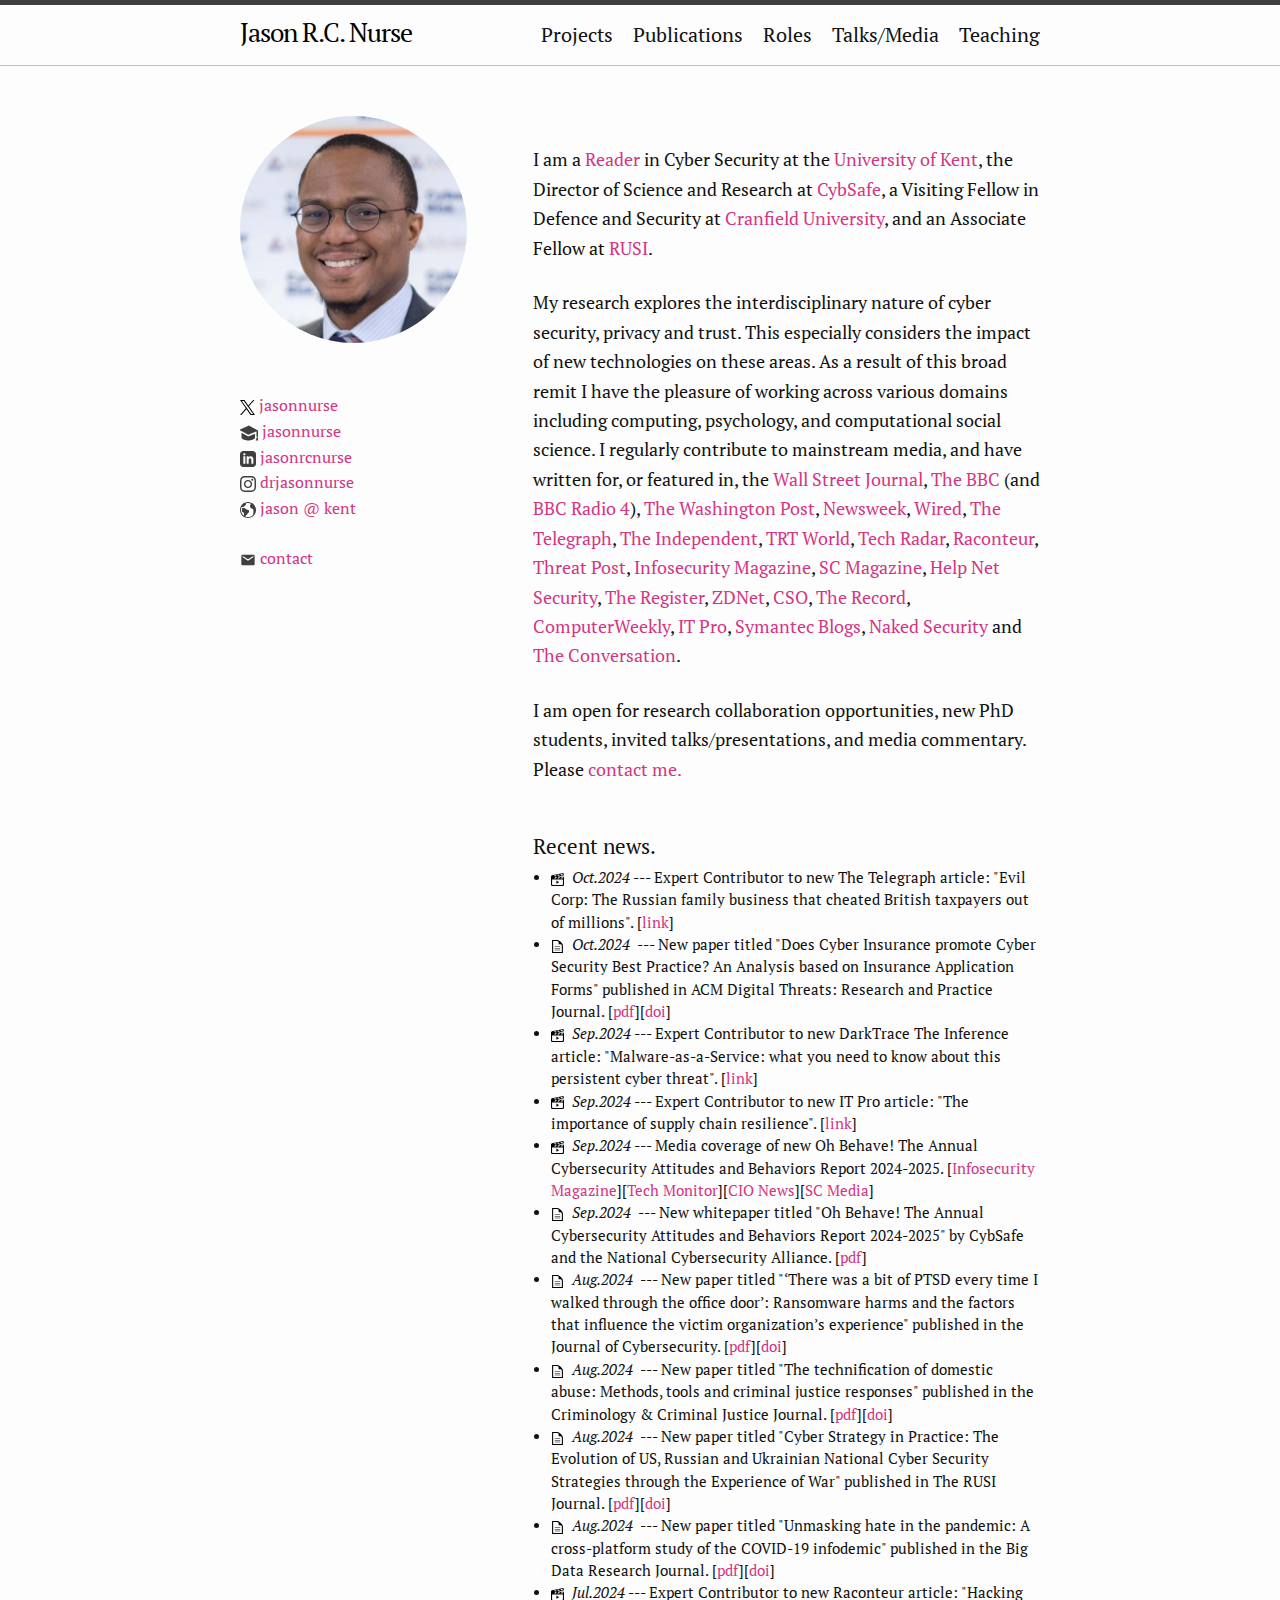
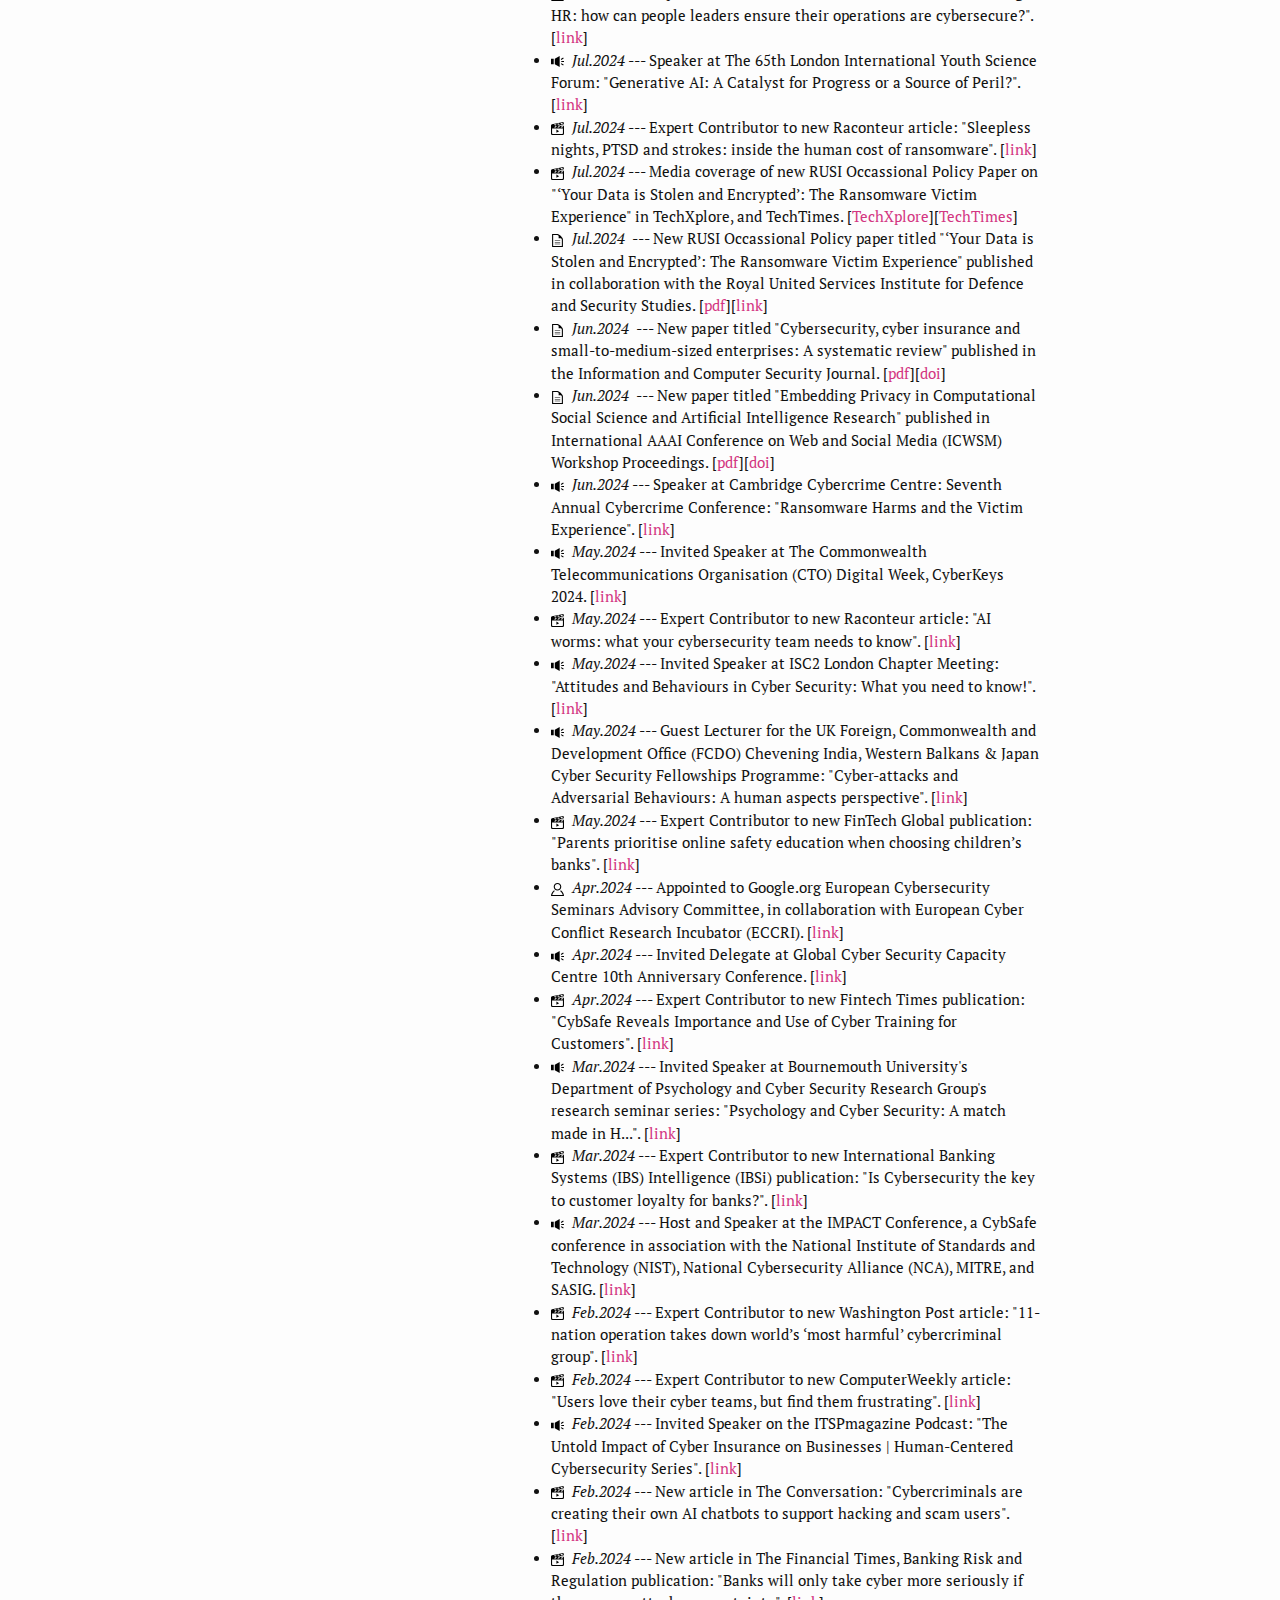
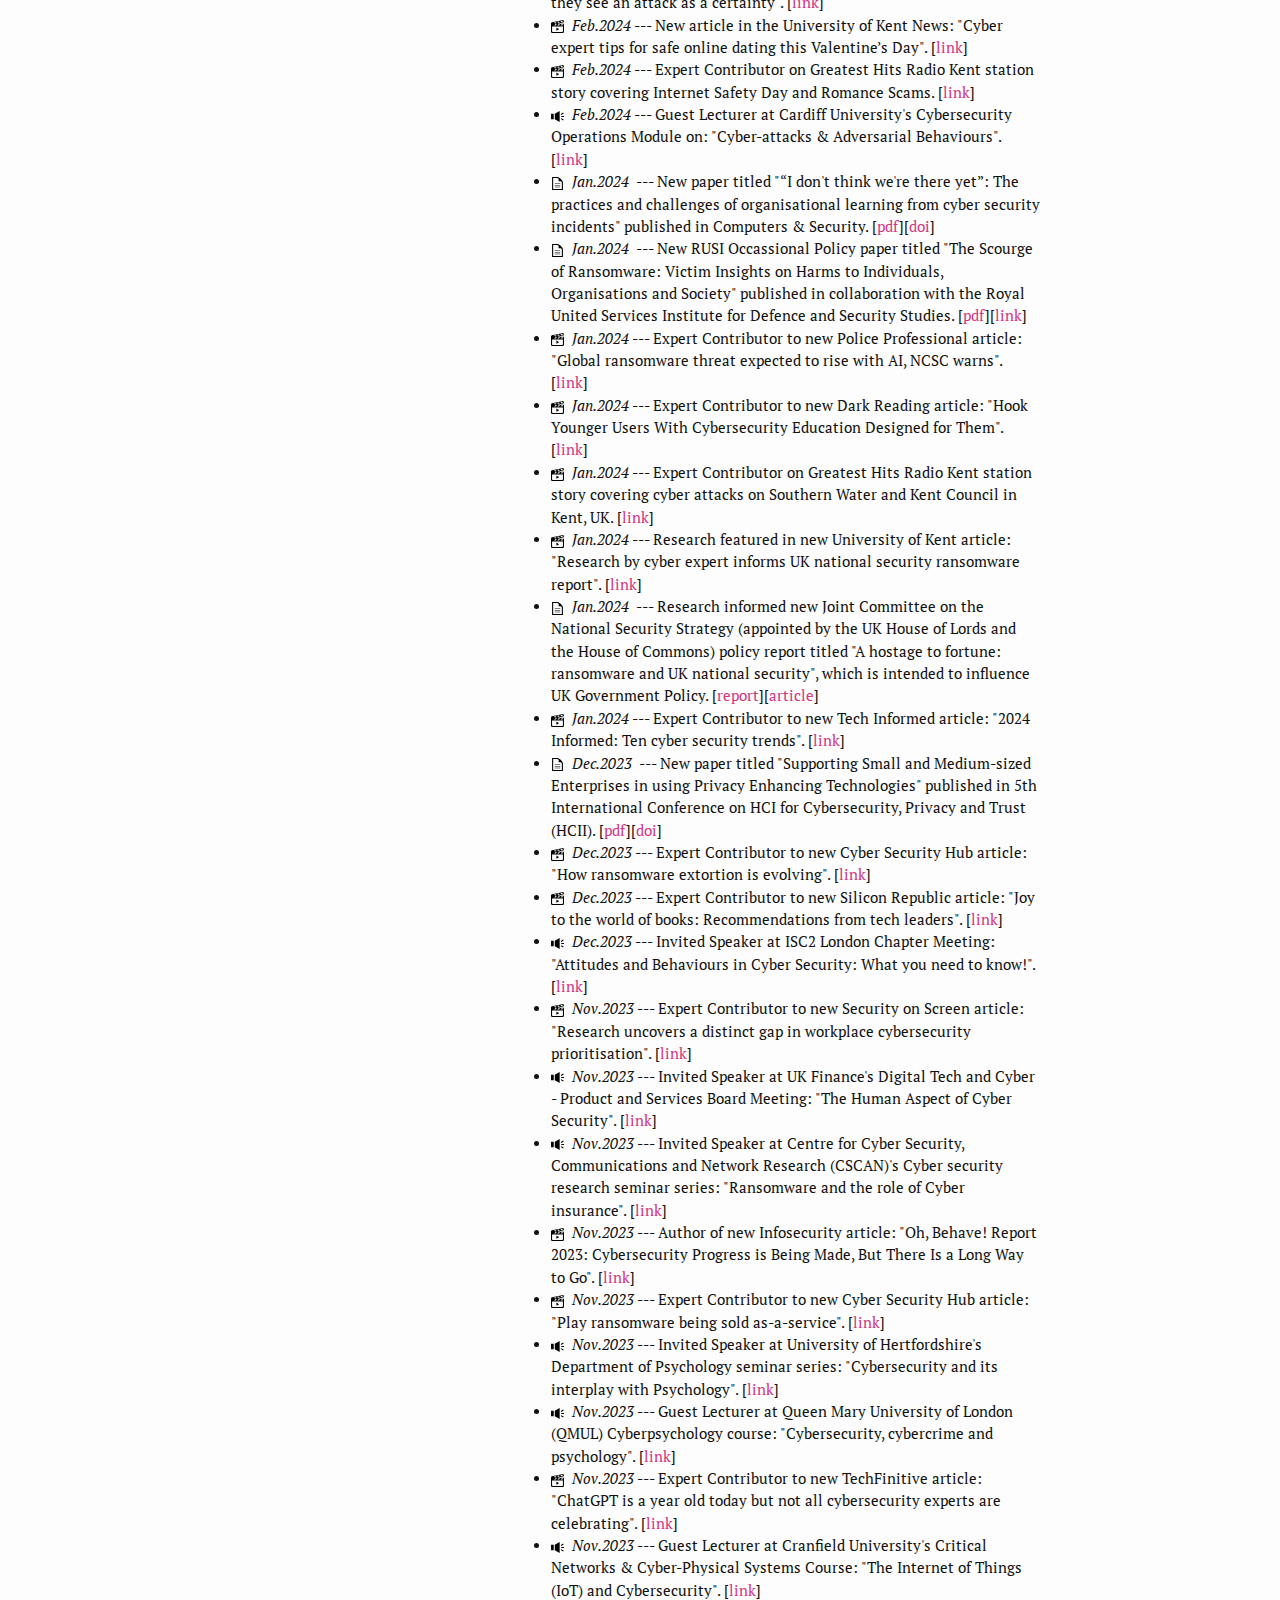
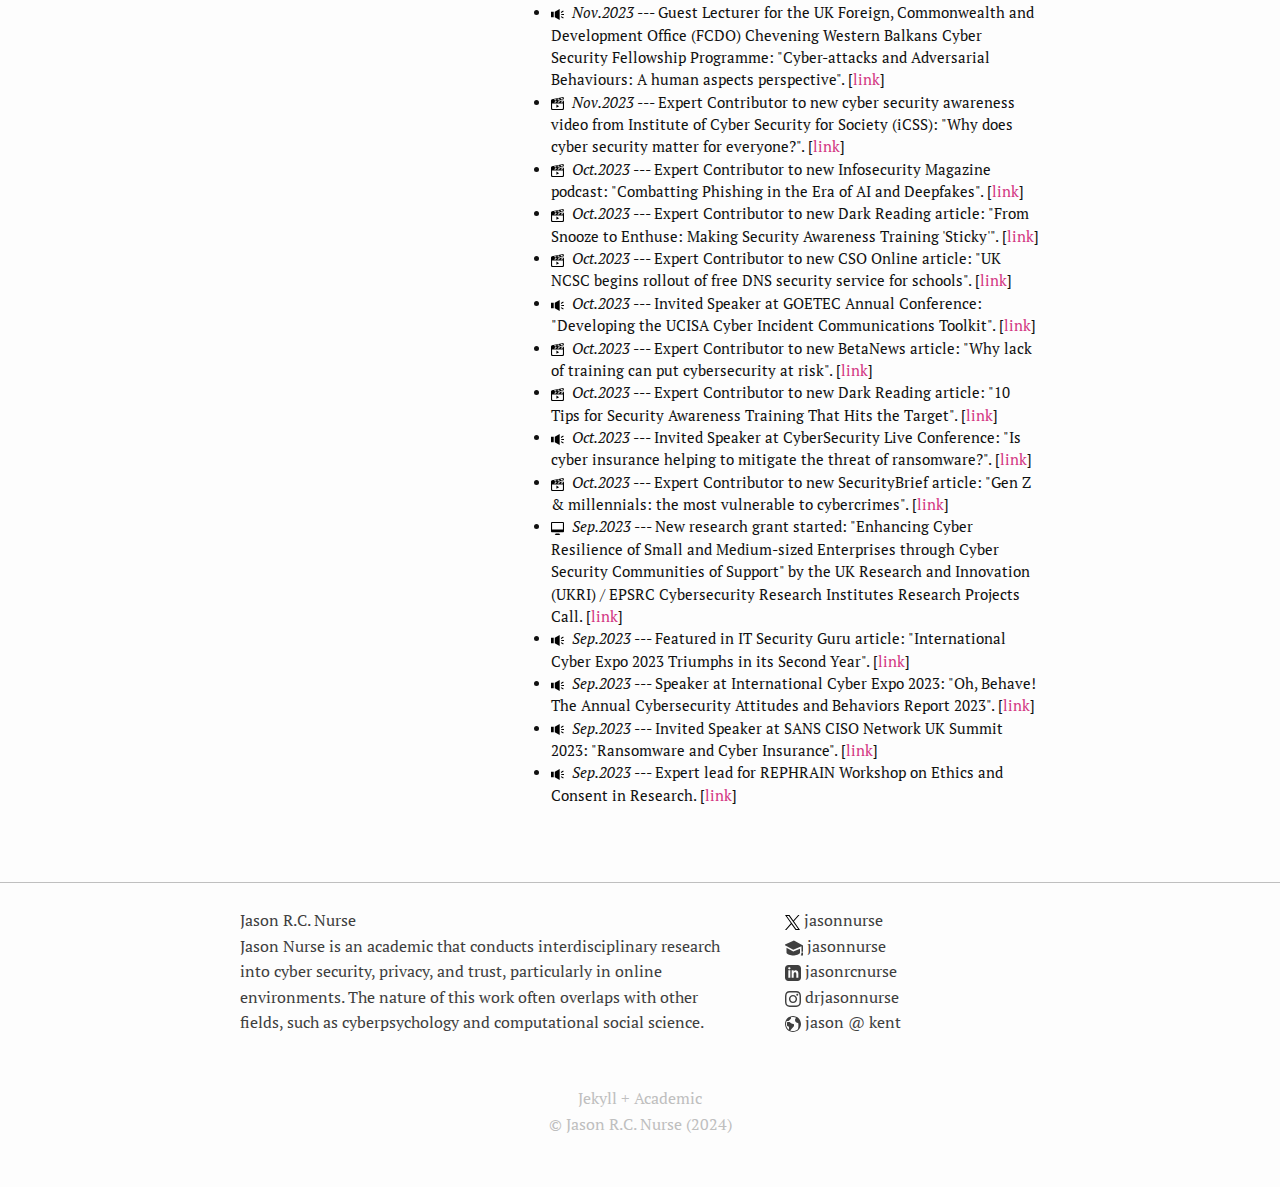
==== index.html @ c812871e "Update index.html" ====
<!DOCTYPE html>
<html lang="en">

  
<head>
  <meta charset="utf-8">
  <meta http-equiv="X-UA-Compatible" content="IE=edge">
  <meta name="viewport" content="width=device-width, initial-scale=1">

  
  <title>Welcome! | 
  Jason R.C. Nurse
</title>
  

  
  <meta name="description" content="
  Jason Nurse is an academic that conducts interdisciplinary research into cyber security, privacy, and trust, particularly in online environments. The nature of this work often  overlaps with other fields, such as cyberpsychology and computational social science.
">
  

  <link rel="stylesheet" href="/assets/main.css">
  <link rel="canonical" href="https://jasonnurse.github.io/">

  
  
  <meta name="theme-color" content="#ffffff">

  

  

  

  

  
</head>



  <body>

    <header class="site-header" role="banner">

  <div class="wrapper">

    <div class="site-header-float">
    



<a class="site-title" href="




/
">
  
    
  Jason R.C. Nurse

  
</a>

    

    
    <nav class="site-nav">
      <span class="menu-icon">
        <svg viewBox="0 0 18 15" width="18px" height="15px">
          <path fill="#424242" d="M18,1.484c0,0.82-0.665,1.484-1.484,1.484H1.484C0.665,2.969,0,2.304,0,1.484l0,0C0,0.665,0.665,0,1.484,0 h15.031C17.335,0,18,0.665,18,1.484L18,1.484z"/>
          <path fill="#424242" d="M18,7.516C18,8.335,17.335,9,16.516,9H1.484C0.665,9,0,8.335,0,7.516l0,0c0-0.82,0.665-1.484,1.484-1.484 h15.031C17.335,6.031,18,6.696,18,7.516L18,7.516z"/>
          <path fill="#424242" d="M18,13.516C18,14.335,17.335,15,16.516,15H1.484C0.665,15,0,14.335,0,13.516l0,0 c0-0.82,0.665-1.484,1.484-1.484h15.031C17.335,12.031,18,12.696,18,13.516L18,13.516z"/>
        </svg>
      </span>

      <div class="trigger">
        

<span class="nav-list-title">Menu:</span>
<ul class="nav-list ">






  











  
  <li><a class="page-link" href="/projects/">Projects</a></li>
  



  
  <li><a class="page-link" href="/publications/">Publications</a></li>
  



  
  <li><a class="page-link" href="/roles/">Roles</a></li>
  



  
  <li><a class="page-link" href="/talksmedia/">Talks/Media</a></li>
  



  
  <li><a class="page-link" href="/teaching/">Teaching</a></li>
  



  



  


</ul>

      </div>
    </nav>
    
    </div>

    
    

  </div>

</header>


    
    <main class="page-content" aria-label="Content">
    
      <div class="wrapper"  style="font-size:85%;line-height:1.2">
        <div class="about-col-wrapper">
  <div class="about-col about-col-1">

    
    <img class="user-picture" src="assets/images/jasonnurse.jpeg" alt="" title="Jason R.C. Nurse">
    

    
<span class="contact-list-title">
  Links :
</span>
<ul class="contact-list ">
<!--  <li>
    
<a href="/feed.xml" title="RSS"><span class="icon icon--feed"><svg fill="#000000" height="16" viewBox="0 0 24 24" width="16" xmlns="http://www.w3.org/2000/svg">
    <path d="M0 0h24v24H0z" fill="none"/>
    <circle cx="6.18" cy="17.82" r="2.18"/>
    <path d="M4 4.44v2.83c7.03 0 12.73 5.7 12.73 12.73h2.83c0-8.59-6.97-15.56-15.56-15.56zm0 5.66v2.83c3.9 0 7.07 3.17 7.07 7.07h2.83c0-5.47-4.43-9.9-9.9-9.9z"/>
</svg>
</span>
  <span class="username">
    RSS feed
  </span>
</a>


  </li>
  
  <li>
    <a target="_blank" href="https://github.com/jasonnurse" title="Github"><span class="icon icon--github"><svg viewBox="0 0 16 16" width="16px" height="16px"><path fill="#828282" d="M7.999,0.431c-4.285,0-7.76,3.474-7.76,7.761 c0,3.428,2.223,6.337,5.307,7.363c0.388,0.071,0.53-0.168,0.53-0.374c0-0.184-0.007-0.672-0.01-1.32 c-2.159,0.469-2.614-1.04-2.614-1.04c-0.353-0.896-0.862-1.135-0.862-1.135c-0.705-0.481,0.053-0.472,0.053-0.472 c0.779,0.055,1.189,0.8,1.189,0.8c0.692,1.186,1.816,0.843,2.258,0.645c0.071-0.502,0.271-0.843,0.493-1.037 C4.86,11.425,3.049,10.76,3.049,7.786c0-0.847,0.302-1.54,0.799-2.082C3.768,5.507,3.501,4.718,3.924,3.65 c0,0,0.652-0.209,2.134,0.796C6.677,4.273,7.34,4.187,8,4.184c0.659,0.003,1.323,0.089,1.943,0.261 c1.482-1.004,2.132-0.796,2.132-0.796c0.423,1.068,0.157,1.857,0.077,2.054c0.497,0.542,0.798,1.235,0.798,2.082 c0,2.981-1.814,3.637-3.543,3.829c0.279,0.24,0.527,0.713,0.527,1.437c0,1.037-0.01,1.874-0.01,2.129 c0,0.208,0.14,0.449,0.534,0.373c3.081-1.028,5.302-3.935,5.302-7.362C15.76,3.906,12.285,0.431,7.999,0.431z"/></svg>
</span><span class="username">jasonnurse</span></a>

  </li>
  
-->
  
  <li>
    <a target="_blank" href="https://twitter.com/jasonnurse" title="Twitter"><span class="icon icon--twitter">
      <img src="/assets/images/X_logo.svg" width="15px" height="15px" />
      <!--
      <svg viewBox="0 0 16 16" width="16px" height="16px"><path fill="#828282" d="M15.969,3.058c-0.586,0.26-1.217,0.436-1.878,0.515c0.675-0.405,1.194-1.045,1.438-1.809c-0.632,0.375-1.332,0.647-2.076,0.793c-0.596-0.636-1.446-1.033-2.387-1.033c-1.806,0-3.27,1.464-3.27,3.27 c0,0.256,0.029,0.506,0.085,0.745C5.163,5.404,2.753,4.102,1.14,2.124C0.859,2.607,0.698,3.168,0.698,3.767 c0,1.134,0.577,2.135,1.455,2.722C1.616,6.472,1.112,6.325,0.671,6.08c0,0.014,0,0.027,0,0.041c0,1.584,1.127,2.906,2.623,3.206 C3.02,9.402,2.731,9.442,2.433,9.442c-0.211,0-0.416-0.021-0.615-0.059c0.416,1.299,1.624,2.245,3.055,2.271 c-1.119,0.877-2.529,1.4-4.061,1.4c-0.264,0-0.524-0.015-0.78-0.046c1.447,0.928,3.166,1.469,5.013,1.469 c6.015,0,9.304-4.983,9.304-9.304c0-0.142-0.003-0.283-0.009-0.423C14.976,4.29,15.531,3.714,15.969,3.058z"/></svg>-->
</span><span class="username">jasonnurse</span></a>

  </li>
  

  
  <li>
    <a target="_blank" href="https://scholar.google.co.uk/citations?user=nZbb6xwAAAAJ" title="Google Scholar"><span class="icon icon--scholar"><svg xmlns="http://www.w3.org/2000/svg" width="18" height="18" viewBox="0 0 24 24"><path d="M20 12.875v5.068c0 2.754-5.789 4.057-9 4.057-3.052 0-9-1.392-9-4.057v-6.294l9 4.863 9-3.637zm-8.083-10.875l-12.917 5.75 12 6.5 11-4.417v7.167h2v-8.25l-12.083-6.75zm13.083 20h-4c.578-1 1-2.5 1-4h2c0 1.516.391 2.859 1 4z"/></svg></span><span class="username"> jasonnurse</span></a>
  </li>
  

  
  <li>
    <a target="_blank" href="https://www.linkedin.com/in/jasonrcnurse" title="LinkedIn"><span class="icon icon--linkedin"><svg viewBox="0 0 24 24" width="16px" height="16px"><path fill="#828282" d="M19 0h-14c-2.761 0-5 2.239-5 5v14c0 2.761 2.239 5 5 5h14c2.762 0 5-2.239 5-5v-14c0-2.761-2.238-5-5-5zm-11 19h-3v-11h3v11zm-1.5-12.268c-.966 0-1.75-.79-1.75-1.764s.784-1.764 1.75-1.764 1.75.79 1.75 1.764-.783 1.764-1.75 1.764zm13.5 12.268h-3v-5.604c0-3.368-4-3.113-4 0v5.604h-3v-11h3v1.765c1.396-2.586 7-2.777 7 2.476v6.759z"/></svg>
</span><span class="username">jasonrcnurse</span></a>

  </li>
  

  

  
  <li>
    <a target="_blank" href="https://www.instagram.com/drjasonnurse" title="Instagram"><span class="icon icon--instagram"><svg xmlns="http://www.w3.org/2000/svg" width="16" height="16" viewBox="0 0 24 24"><path d="M12 2.163c3.204 0 3.584.012 4.85.07 3.252.148 4.771 1.691 4.919 4.919.058 1.265.069 1.645.069 4.849 0 3.205-.012 3.584-.069 4.849-.149 3.225-1.664 4.771-4.919 4.919-1.266.058-1.644.07-4.85.07-3.204 0-3.584-.012-4.849-.07-3.26-.149-4.771-1.699-4.919-4.92-.058-1.265-.07-1.644-.07-4.849 0-3.204.013-3.583.07-4.849.149-3.227 1.664-4.771 4.919-4.919 1.266-.057 1.645-.069 4.849-.069zm0-2.163c-3.259 0-3.667.014-4.947.072-4.358.2-6.78 2.618-6.98 6.98-.059 1.281-.073 1.689-.073 4.948 0 3.259.014 3.668.072 4.948.2 4.358 2.618 6.78 6.98 6.98 1.281.058 1.689.072 4.948.072 3.259 0 3.668-.014 4.948-.072 4.354-.2 6.782-2.618 6.979-6.98.059-1.28.073-1.689.073-4.948 0-3.259-.014-3.667-.072-4.947-.196-4.354-2.617-6.78-6.979-6.98-1.281-.059-1.69-.073-4.949-.073zm0 5.838c-3.403 0-6.162 2.759-6.162 6.162s2.759 6.163 6.162 6.163 6.162-2.759 6.162-6.163c0-3.403-2.759-6.162-6.162-6.162zm0 10.162c-2.209 0-4-1.79-4-4 0-2.209 1.791-4 4-4s4 1.791 4 4c0 2.21-1.791 4-4 4zm6.406-11.845c-.796 0-1.441.645-1.441 1.44s.645 1.44 1.441 1.44c.795 0 1.439-.645 1.439-1.44s-.644-1.44-1.439-1.44z"/></svg></span><span class="username"> drjasonnurse</span></a>

  </li>
  

  
  <li>
    
<a target="_blank" href="https://www.cs.kent.ac.uk/people/staff/jrcn/" title="Site"><span class="icon icon--website"><?xml version="1.0" encoding="utf-8"?>
<!-- Generated by IcoMoon.io -->
<!DOCTYPE svg PUBLIC "-//W3C//DTD SVG 1.1//EN" "http://www.w3.org/Graphics/SVG/1.1/DTD/svg11.dtd">
<svg version="1.1" xmlns="http://www.w3.org/2000/svg" xmlns:xlink="http://www.w3.org/1999/xlink" width="16" height="16" viewBox="0 0 16 16">
<path d="M8 0c-4.418 0-8 3.582-8 8s3.582 8 8 8 8-3.582 8-8-3.582-8-8-8zM8 15c-0.984 0-1.92-0.203-2.769-0.57l3.643-4.098c0.081-0.092 0.126-0.21 0.126-0.332v-1.5c0-0.276-0.224-0.5-0.5-0.5-1.765 0-3.628-1.835-3.646-1.854-0.094-0.094-0.221-0.146-0.354-0.146h-2c-0.276 0-0.5 0.224-0.5 0.5v3c0 0.189 0.107 0.363 0.276 0.447l1.724 0.862v2.936c-1.813-1.265-3-3.366-3-5.745 0-1.074 0.242-2.091 0.674-3h1.826c0.133 0 0.26-0.053 0.354-0.146l2-2c0.094-0.094 0.146-0.221 0.146-0.354v-1.21c0.634-0.189 1.305-0.29 2-0.29 1.1 0 2.141 0.254 3.067 0.706-0.065 0.055-0.128 0.112-0.188 0.172-0.567 0.567-0.879 1.32-0.879 2.121s0.312 1.555 0.879 2.121c0.569 0.569 1.332 0.879 2.119 0.879 0.049 0 0.099-0.001 0.149-0.004 0.216 0.809 0.605 2.917-0.131 5.818-0.007 0.027-0.011 0.055-0.013 0.082-1.271 1.298-3.042 2.104-5.002 2.104z"></path>
</svg>
</span><span class="username">
  jason @ Kent
</span></a>

      </li>
  

</ul>


    <ul class="contact-list">
      
      <li>
        <a href="mailto:j.r.c.nurse@kent.ac.uk" title="Email"><span class="icon icon--email"><svg viewBox="0 0 24 24" width="16px" height="16px"><path fill="#828282" d="M20 4H4c-1.1 0-1.99.9-1.99 2L2 18c0 1.1.9 2 2 2h16c1.1 0 2-.9 2-2V6c0-1.1-.9-2-2-2zm0 4l-8 5-8-5V6l8 5 8-5v2z"/></svg>
</span><span class="username">contact</span></span></a>

      </li>
      

      
    </ul>

  </div>
  <article class="about-col about-col-2" itemscope itemtype="http://schema.org/BlogPosting">

    <!-- <h1>Welcome!</h1> -->

    <div class="post-content" itemprop="articleBody">
      <p><br />
I am a <a href="https://en.wikipedia.org/wiki/Reader_(academic_rank)" target="_blank">Reader</a> in Cyber Security at the <a href="https://www.kent.ac.uk/" target="_blank">University of Kent</a>, the Director of Science and Research at <a href="https://www.cybsafe.com/" target="_blank">CybSafe</a>, a Visiting Fellow in Defence and Security at <a href="https://www.cranfield.ac.uk/themes/defence-and-security" target="_blank">Cranfield University</a>, and an Associate Fellow at <a href="https://rusi.org/" target="_blank">RUSI</a>.</p>

<p>My research explores the interdisciplinary nature of cyber security, privacy and trust. This especially considers the impact of new technologies on these areas. As a result of this broad remit   I have the pleasure of working across various domains including computing, psychology, and computational social science. I regularly contribute to mainstream media, and have written for, or featured in, the <a href="https://www.wsj.com/articles/the-dangerous-secrets-our-working-from-home-photos-reveal-11592605931" target="_blank">Wall Street Journal</a>, <a href="https://www.bbc.co.uk/news/technology-40219003" target="_blank">The BBC</a> (and <a href="https://www.bbc.co.uk/programmes/m000ptcf" target="_blank">BBC Radio 4</a>), <a href="https://www.washingtonpost.com/business/2024/02/20/lockbit-ransomware-cronos-nca-fbi/" target="_blank">The Washington Post</a>, <a href="https://www.newsweekjapan.jp/stories/technology/2020/05/zoomslackhouseparty.php" target="_blank">Newsweek</a>, <a href="https://www.wired.co.uk/article/ea-origin-account-login-security-flaw" target="_blank">Wired</a>, <a href="https://www.telegraph.co.uk/news/2024/10/03/evil-corp-ransomware-russia-national-crime-agency/" target="_blank">The Telegraph</a>, <a href="https://www.thetimes.co.uk/article/hackers-could-use-alexa-or-siri-to-spy-on-you-says-cybersecurity-expert-5vghx89mn" target="_blank">The Independent</a>, <a href="https://twitter.com/trtworld/status/1479041804850720771" target="_blank">TRT World</a>, <a href="https://www.techradar.com/uk/news/hackers-are-using-home-office-selfies-to-steal-your-personal-data" target="_blank">Tech Radar</a>, <a href="https://insights.raconteur.net/rethink-insider-risk-and-data-loss-prevention" target="_blank">Raconteur</a>, <a href="https://threatpost.com/home-office-photos-cyberattack-vector/164460/" target="_blank">Threat Post</a>, <a href="https://www.infosecurity-magazine.com/interviews/interview-university-kent/" target="_blank"> Infosecurity Magazine</a>,  <a href="https://insight.scmagazineuk.com/stick-or-carrot-why-some-firms-are-suspending-staff-for-failed-cyber-tests" target="_blank">SC Magazine</a>, <a href="https://www.helpnetsecurity.com/2021/12/07/cybersecurity-higher-education/" target="_blank">Help Net Security</a>, <a href="https://www.theregister.com/2020/09/24/how_to_admit_youve_been_hacked/" target="_blank">The Register</a>, <a href="https://www.zdnet.com/article/why-cloud-security-matters-and-why-you-cant-ignore-it/" target="_blank">ZDNet</a>, <a href="https://www.csoonline.com/article/3616698/ncsc-warns-uk-organisations-of-flubot-sms-spyware-scam.html" target="_blank">CSO</a>, <a href="https://therecord.media/ransomware-cyber-insurance-payments-uk-report" target="_blank">The Record</a>, <a href="https://www.computerweekly.com/news/366571655/Users-love-their-cyber-teams-but-find-them-frustrating" target="_blank">ComputerWeekly</a>, <a href="https://www.itpro.com/business/business-strategy/the-importance-of-supply-chain-resilience" target="_blank">IT Pro</a>, <a href="https://symantec-enterprise-blogs.security.com/blogs/feature-stories/advice-cisos-want-more-resources-think-beyond-pure-tech" target="_blank">Symantec Blogs</a>, <a href="https://nakedsecurity.sophos.com/2021/02/03/what-should-you-say-if-you-have-a-data-breach-catch-up-with-jason-nurse-at-sophos-evolve/" target="_blank">Naked Security</a> and <a href="https://theconversation.com/amazon-facebook-and-google-dont-need-to-spy-on-your-conversations-to-know-what-youre-talking-about-108792" target="_blank">The Conversation</a>.</p>

<p>I am open for research collaboration opportunities, new PhD students, invited talks/presentations, and media commentary. Please <a href="mailto:j.r.c.nurse@kent.ac.uk" title="Email">contact me<a>.</a></a></p>

<h4 id="recent-news">Recent news.</h4>

<div class="recentnewsd">
<ul class="recentnewsd">

  <!--
  <li><img src="assets/images/speaker.svg" title="speaker" alt="speaker">&nbsp;&nbsp;<em>Nov.2024</em> --- Invited Speaker at CyberSecurity Live Conference: "The real impact of ransomware attacks on victim organisations". [<a href="https://www.fstech.co.uk/cybersecuritylive/index.php" target="_blank">link</a>]</li>
  <li><img src="assets/images/speaker.svg" title="speaker" alt="speaker">&nbsp;&nbsp;<em>Oct.2024</em> --- Invited Expert Speaker at Hiscox for Cyber Security Awareness Month: "...". [<a href="..." target="_blank">link</a>]</li>

  <li><img src="assets/images/paper.svg" title="article" alt="article" />&nbsp;&nbsp;<em>Sep.2024</em>&nbsp; --- New paper titled "Assessing Cyber Security Support for Small and Medium-Sized Enterprises" published in IFIP WG 11.12 International Symposium on Human Aspects of Information Security and Assurance. [<a href="https://kar.kent.ac.uk/106167/" target="_blank">pdf</a>][<a href="https://kar.kent.ac.uk/106167/" target="_blank">doi</a>]</li>
  -->

  <li><img src="/assets/images/media.svg" title="media" alt="media"  />&nbsp;&nbsp;<em>Oct.2024</em> --- Expert Contributor to new The Telegraph article: "Evil Corp: The Russian family business that cheated British taxpayers out of millions". [<a href="https://www.telegraph.co.uk/news/2024/10/03/evil-corp-ransomware-russia-national-crime-agency/" target="_blank">link</a>]</li> 
  <li><img src="assets/images/paper.svg" title="article" alt="article" />&nbsp;&nbsp;<em>Oct.2024</em>&nbsp; --- New paper titled "Does Cyber Insurance promote Cyber Security Best Practice? An Analysis based on Insurance Application Forms" published in ACM Digital Threats: Research and Practice Journal. [<a href="https://doi.org/10.1145/3676283" target="_blank">pdf</a>][<a href="https://doi.org/10.1145/3676283" target="_blank">doi</a>]</li>
  <li><img src="/assets/images/media.svg" title="media" alt="media"  />&nbsp;&nbsp;<em>Sep.2024</em> --- Expert Contributor to new DarkTrace The Inference article: "Malware-as-a-Service: what you need to know about this persistent cyber threat". [<a href="https://darktrace.com/the-inference/malware-as-a-service-what-you-need-to-know" target="_blank">link</a>]</li> 
  <li><img src="/assets/images/media.svg" title="media" alt="media"  />&nbsp;&nbsp;<em>Sep.2024</em> --- Expert Contributor to new IT Pro article: "The importance of supply chain resilience". [<a href="https://www.itpro.com/business/business-strategy/the-importance-of-supply-chain-resilience" target="_blank">link</a>]</li> 
  <li><img src="/assets/images/media.svg" title="media" alt="media"  />&nbsp;&nbsp;<em>Sep.2024</em> --- Media coverage of new Oh Behave! The Annual Cybersecurity Attitudes and Behaviors Report 2024-2025. [<a href="https://www.infosecurity-magazine.com/news/third-employees-sharing-work-info/" target="_blank">Infosecurity Magazine</a>][<a href="https://www.techmonitor.ai/technology/cybersecurity/ai-related-cybercrime-sparks-concern-among-65-of-global-survey-participants" target="_blank">Tech Monitor</a>][<a href="https://cionews.co.in/concerns-about-rising-ai-related-cybercrimes/" target="_blank">CIO News</a>][<a href="https://www.scworld.com/news/38-of-ai-using-employees-admit-to-sending-sensitive-work-data" target="_blank">SC Media</a>]</li> 
  <li><img src="assets/images/paper.svg" title="article" alt="article" />&nbsp;&nbsp;<em>Sep.2024</em>&nbsp; --- New whitepaper titled "Oh Behave! The Annual Cybersecurity Attitudes and Behaviors Report 2024-2025" by CybSafe and the National Cybersecurity Alliance. [<a href="https://www.cybsafe.com/whitepapers/oh-behave-the-annual-cybersecurity-attitudes-and-behaviors-report-24-25/" target="_blank">pdf</a>]</li>
  <li><img src="assets/images/paper.svg" title="article" alt="article" />&nbsp;&nbsp;<em>Aug.2024</em>&nbsp; --- New paper titled "‘There was a bit of PTSD every time I walked through the office door’: Ransomware harms and the factors that influence the victim organization’s experience" published in the Journal of Cybersecurity. [<a href="https://doi.org/10.1093/cybsec/tyae013" target="_blank">pdf</a>][<a href="https://doi.org/10.1093/cybsec/tyae013" target="_blank">doi</a>]</li>
  <li><img src="assets/images/paper.svg" title="article" alt="article" />&nbsp;&nbsp;<em>Aug.2024</em>&nbsp; --- New paper titled "The technification of domestic abuse: Methods, tools and criminal justice responses" published in the Criminology & Criminal Justice Journal. [<a href="https://doi.org/10.1177/17488958241266760" target="_blank">pdf</a>][<a href="https://doi.org/10.1177/17488958241266760" target="_blank">doi</a>]</li>
  <li><img src="assets/images/paper.svg" title="article" alt="article" />&nbsp;&nbsp;<em>Aug.2024</em>&nbsp; --- New paper titled "Cyber Strategy in Practice: The Evolution of US, Russian and Ukrainian National Cyber Security Strategies through the Experience of War" published in The RUSI Journal. [<a href="https://doi.org/10.1080/03071847.2024.2377544" target="_blank">pdf</a>][<a href="https://doi.org/10.1080/03071847.2024.2377544" target="_blank">doi</a>]</li>
  <li><img src="assets/images/paper.svg" title="article" alt="article" />&nbsp;&nbsp;<em>Aug.2024</em>&nbsp; --- New paper titled "Unmasking hate in the pandemic: A cross-platform study of the COVID-19 infodemic" published in the Big Data Research Journal. [<a href="https://doi.org/10.1016/j.bdr.2024.100481" target="_blank">pdf</a>][<a href="https://doi.org/10.1016/j.bdr.2024.100481" target="_blank">doi</a>]</li>
  <li><img src="/assets/images/media.svg" title="media" alt="media"  />&nbsp;&nbsp;<em>Jul.2024</em> --- Expert Contributor to new Raconteur article: "Hacking HR: how can people leaders ensure their operations are cybersecure?". [<a href="https://www.raconteur.net/risk-regulation/hr-cybersecurity" target="_blank">link</a>]</li> 
  <li><img src="assets/images/speaker.svg" title="speaker" alt="speaker">&nbsp;&nbsp;<em>Jul.2024</em> --- Speaker at The 65th London International Youth Science Forum: "Generative AI: A Catalyst for Progress or a Source of Peril?". [<a href="https://www.liysf.org.uk/" target="_blank">link</a>]</li>
  <li><img src="/assets/images/media.svg" title="media" alt="media"  />&nbsp;&nbsp;<em>Jul.2024</em> --- Expert Contributor to new Raconteur article: "Sleepless nights, PTSD and strokes: inside the human cost of ransomware". [<a href="https://www.raconteur.net/technology/why-businesses-must-reckon-with-the-human-cost-of-ransomware" target="_blank">link</a>]</li> 
  <li><img src="/assets/images/media.svg" title="media" alt="media"  />&nbsp;&nbsp;<em>Jul.2024</em> --- Media coverage of new RUSI Occassional Policy Paper on "‘Your Data is Stolen and Encrypted’: The Ransomware Victim Experience" in TechXplore, and TechTimes. [<a href="https://techxplore.com/news/2024-07-ransomware-victims.html" target="_blank">TechXplore</a>][<a href="https://www.techtimes.com/articles/306305/20240703/new-report-offers-recommendations-ransomware-victims-better-supported.htm" target="_blank">TechTimes</a>]</li> 
  <li><img src="assets/images/paper.svg" title="article" alt="article" />&nbsp;&nbsp;<em>Jul.2024</em>&nbsp; --- New RUSI Occassional Policy paper titled "‘Your Data is Stolen and Encrypted’: The Ransomware Victim Experience" published in collaboration with the Royal United Services Institute for Defence and Security Studies. [<a href="https://static.rusi.org/ransomware-harms-final.pdf" target="_blank">pdf</a>][<a href="https://rusi.org/explore-our-research/publications/occasional-papers/your-data-stolen-and-encrypted-ransomware-victim-experience" target="_blank">link</a>]</li>
  <li><img src="assets/images/paper.svg" title="article" alt="article" />&nbsp;&nbsp;<em>Jun.2024</em>&nbsp; --- New paper titled "Cybersecurity, cyber insurance and small-to-medium-sized enterprises: A systematic review" published in the Information and Computer Security Journal. [<a href="https://doi.org/10.1108/ICS-01-2024-0025" target="_blank">pdf</a>][<a href="https://doi.org/10.1108/ICS-01-2024-0025" target="_blank">doi</a>]</li>
  <li><img src="assets/images/paper.svg" title="article" alt="article" />&nbsp;&nbsp;<em>Jun.2024</em>&nbsp; --- New paper titled "Embedding Privacy in Computational Social Science and Artificial Intelligence Research" published in International AAAI Conference on Web and Social Media (ICWSM) Workshop Proceedings. [<a href="https://workshop-proceedings.icwsm.org/pdf/2024_18.pdf" target="_blank">pdf</a>][<a href="https://doi.org/10.36190/2024.18" target="_blank">doi</a>]</li>
  <li><img src="assets/images/speaker.svg" title="speaker" alt="speaker">&nbsp;&nbsp;<em>Jun.2024</em> --- Speaker at Cambridge Cybercrime Centre: Seventh Annual Cybercrime Conference: "Ransomware Harms and the Victim Experience". [<a href="https://www.cambridgecybercrime.uk/conference2024.html" target="_blank">link</a>]</li>
  <li><img src="assets/images/speaker.svg" title="speaker" alt="speaker">&nbsp;&nbsp;<em>May.2024</em> --- Invited Speaker at The Commonwealth Telecommunications Organisation (CTO) Digital Week, CyberKeys 2024. [<a href="https://www.linkedin.com/feed/update/urn:li:activity:7199051788606390272/" target="_blank">link</a>]</li>
  <li><img src="/assets/images/media.svg" title="media" alt="media"  />&nbsp;&nbsp;<em>May.2024</em> --- Expert Contributor to new Raconteur article: "AI worms: what your cybersecurity team needs to know". [<a href="https://www.raconteur.net/technology/ai-worms-what-your-cybersecurity-team-needs-to-know" target="_blank">link</a>]</li> 
  <li><img src="assets/images/speaker.svg" title="speaker" alt="speaker">&nbsp;&nbsp;<em>May.2024</em> --- Invited Speaker at ISC2 London Chapter Meeting: "Attitudes and Behaviours in Cyber Security: What you need to know!". [<a href="https://www.linkedin.com/feed/update/urn:li:activity:7192823539517804544/" target="_blank">link</a>]</li>
  <li><img src="assets/images/speaker.svg" title="speaker" alt="speaker">&nbsp;&nbsp;<em>May.2024</em> --- Guest Lecturer for the UK Foreign, Commonwealth and Development Office (FCDO) Chevening India, Western Balkans & Japan Cyber Security Fellowships Programme: "Cyber-attacks and Adversarial Behaviours: A human aspects perspective". [<a href="https://www.chevening.org/fellowship/wbcs/" target="_blank">link</a>]</li>
  <li><img src="/assets/images/media.svg" title="media" alt="media"  />&nbsp;&nbsp;<em>May.2024</em> --- Expert Contributor to new FinTech Global publication: "Parents prioritise online safety education when choosing children’s banks". [<a href="https://fintech.global/2024/05/14/parents-prioritise-online-safety-education-when-choosing-childrens-banks/" target="_blank">link</a>]</li> 
  <li><img src="assets/images/role.svg" title="role" alt="role" />&nbsp;&nbsp;<em>Apr.2024</em> --- Appointed to Google.org European Cybersecurity
    Seminars Advisory Committee, in collaboration with European Cyber Conflict Research Incubator (ECCRI). [<a href="https://cyberseminars.withgoogle.com/" target="_blank">link</a>]</li>
  <li><img src="assets/images/speaker.svg" title="speaker" alt="speaker">&nbsp;&nbsp;<em>Apr.2024</em> --- Invited Delegate at Global Cyber Security Capacity Centre 10th Anniversary Conference.  [<a href="https://gcscc.ox.ac.uk/event/gcscc-10th-anniversary-conference-oxford" target="_blank">link</a>]</li>
  <li><img src="/assets/images/media.svg" title="media" alt="media"  />&nbsp;&nbsp;<em>Apr.2024</em> --- Expert Contributor to new Fintech Times publication: "CybSafe Reveals Importance and Use of Cyber Training for Customers". [<a href="https://thefintechtimes.com/cybsafe-reveals-importance-and-use-of-cyber-training-for-customers/" target="_blank">link</a>]</li> 
  <li><img src="assets/images/speaker.svg" title="speaker" alt="speaker">&nbsp;&nbsp;<em>Mar.2024</em> --- Invited Speaker at Bournemouth University's Department of Psychology and Cyber Security Research Group's research seminar series: "Psychology and Cyber Security: A match made in H...". [<a href="https://www.bournemouth.ac.uk/research/centres-institutes/computing-informatics-research-centre-circ/bournemouth-university-cyber-security-research-group-bucsr" target="_blank">link</a>]</li>
  <li><img src="/assets/images/media.svg" title="media" alt="media"  />&nbsp;&nbsp;<em>Mar.2024</em> --- Expert Contributor to new International Banking Systems (IBS) Intelligence (IBSi) publication: "Is Cybersecurity the key to customer loyalty for banks?". [<a href="https://ibsintelligence.com/blogs/is-cybersecurity-the-key-to-customer-loyalty-for-banks/" target="_blank">link</a>]</li> 
  <li><img src="assets/images/speaker.svg" title="speaker" alt="speaker">&nbsp;&nbsp;<em>Mar.2024</em> --- Host and Speaker at the IMPACT Conference, a CybSafe conference in association with the National Institute of Standards and Technology (NIST), National Cybersecurity Alliance (NCA), MITRE, and SASIG. [<a href="https://www.theimpactconference.com/" target="_blank">link</a>]</li>
  <li><img src="/assets/images/media.svg" title="media" alt="media"  />&nbsp;&nbsp;<em>Feb.2024</em> --- Expert Contributor to new Washington Post article: "11-nation operation takes down world’s ‘most harmful’ cybercriminal group". [<a href="https://www.washingtonpost.com/business/2024/02/20/lockbit-ransomware-cronos-nca-fbi/" target="_blank">link</a>]</li> 
  <li><img src="/assets/images/media.svg" title="media" alt="media"  />&nbsp;&nbsp;<em>Feb.2024</em> --- Expert Contributor to new ComputerWeekly article: "Users love their cyber teams, but find them frustrating". [<a href="https://www.computerweekly.com/news/366571655/Users-love-their-cyber-teams-but-find-them-frustrating" target="_blank">link</a>]</li> 
  <li><img src="assets/images/speaker.svg" title="speaker" alt="speaker">&nbsp;&nbsp;<em>Feb.2024</em> --- Invited Speaker on the ITSPmagazine Podcast: "The Untold Impact of Cyber Insurance on Businesses | Human-Centered Cybersecurity Series". [<a href="https://www.youtube.com/watch?v=vNey2lSCO9s" target="_blank">link</a>]</li>
  <li><img src="/assets/images/media.svg" title="media" alt="media"  />&nbsp;&nbsp;<em>Feb.2024</em> --- New article in The Conversation: "Cybercriminals are creating their own AI chatbots to support hacking and scam users". [<a href="https://theconversation.com/cybercriminals-are-creating-their-own-ai-chatbots-to-support-hacking-and-scam-users-222643" target="_blank">link</a>]</li> 
  <li><img src="/assets/images/media.svg" title="media" alt="media"  />&nbsp;&nbsp;<em>Feb.2024</em> --- New article in The Financial Times, Banking Risk and Regulation publication: "Banks will only take cyber more seriously if they see an attack as a certainty". [<a href="https://www.bankingriskandregulation.com/banks-will-only-take-cyber-more-seriously-if-they-see-an-attack-as-a-certainty/" target="_blank">link</a>]</li> 
  <li><img src="/assets/images/media.svg" title="media" alt="media"  />&nbsp;&nbsp;<em>Feb.2024</em> --- New article in the University of Kent News: "Cyber expert tips for safe online dating this Valentine’s Day". [<a href="https://www.kent.ac.uk/news/cyber-security-digital-technology-and-communication/34582/cyber-expert-tips-for-safe-online-dating-this-valentines-day" target="_blank">link</a>]</li> 
  <li><img src="/assets/images/media.svg" title="media" alt="media"  />&nbsp;&nbsp;<em>Feb.2024</em> --- Expert Contributor on Greatest Hits Radio Kent station story covering Internet Safety Day and Romance Scams. [<a href="https://planetradio.co.uk/greatest-hits/kent/" target="_blank">link</a>]</li>
  <li><img src="assets/images/speaker.svg" title="speaker" alt="speaker">&nbsp;&nbsp;<em>Feb.2024</em> --- Guest Lecturer at Cardiff University's Cybersecurity Operations Module on: "Cyber-attacks & Adversarial Behaviours". [<a href="https://www.cardiff.ac.uk/study/postgraduate/taught/courses/course/cyber-security-msc-full-time-1-year" target="_blank">link</a>]</li>
  <li><img src="assets/images/paper.svg" title="article" alt="article" />&nbsp;&nbsp;<em>Jan.2024</em>&nbsp; --- New paper titled "“I don't think we're there yet”: The practices and challenges of organisational learning from cyber security incidents" published in Computers & Security. [<a href="https://doi.org/10.1016/j.cose.2023.103699" target="_blank">pdf</a>][<a href="https://doi.org/10.1016/j.cose.2023.103699" target="_blank">doi</a>]</li>
  <li><img src="assets/images/paper.svg" title="article" alt="article" />&nbsp;&nbsp;<em>Jan.2024</em>&nbsp; --- New RUSI Occassional Policy paper titled "The Scourge of Ransomware: Victim Insights on Harms to Individuals, Organisations and Society" published in collaboration with the Royal United Services Institute for Defence and Security Studies. [<a href="https://static.rusi.org/ransomware-harms-op-january-2024.pdf" target="_blank">pdf</a>][<a href="https://www.rusi.org/explore-our-research/publications/occasional-papers/ransomware-victim-insights-harms-individuals-organisations-and-society" target="_blank">link</a>]</li> 
  <li><img src="/assets/images/media.svg" title="media" alt="media"  />&nbsp;&nbsp;<em>Jan.2024</em> --- Expert Contributor to new Police Professional article: "Global ransomware threat expected to rise with AI, NCSC warns". [<a href="https://policeprofessional.com/news/global-ransomware-threat-expected-to-rise-with-ai-ncsc-warns/" target="_blank">link</a>]</li>
  <li><img src="/assets/images/media.svg" title="media" alt="media"  />&nbsp;&nbsp;<em>Jan.2024</em> --- Expert Contributor to new Dark Reading article: "Hook Younger Users With Cybersecurity Education Designed for Them". [<a href="https://www.darkreading.com/endpoint-security/hook-younger-users-with-cybersecurity-education-designed-for-them" target="_blank">link</a>]</li>
  <li><img src="/assets/images/media.svg" title="media" alt="media"  />&nbsp;&nbsp;<em>Jan.2024</em> --- Expert Contributor on Greatest Hits Radio Kent station story covering cyber attacks on Southern Water and Kent Council in Kent, UK. [<a href="https://planetradio.co.uk/greatest-hits/kent/" target="_blank">link</a>]</li>
  <li><img src="/assets/images/media.svg" title="media" alt="media"  />&nbsp;&nbsp;<em>Jan.2024</em> --- Research featured in new University of Kent article: "Research by cyber expert informs UK national security ransomware report". [<a href="https://www.kent.ac.uk/news/cyber-security-digital-technology-and-communication/34423/dr-jason-nurse-informs-uk-national-security-ransomware-report" target="_blank">link</a>]</li>
  <li><img src="assets/images/paper.svg" title="article" alt="article" />&nbsp;&nbsp;<em>Jan.2024</em>&nbsp; --- Research informed new Joint Committee on the National Security Strategy (appointed by the UK House of Lords and the House of Commons) policy report titled "A hostage to fortune: ransomware and UK national security", which  is intended to influence UK Government Policy. [<a href="https://committees.parliament.uk/publications/42493/documents/211438/default/" target="_blank">report</a>][<a href="https://doi.org/10.1016/j.cose.2023.103162" target="_blank">article</a>]</li>
  <li><img src="/assets/images/media.svg" title="media" alt="media"  />&nbsp;&nbsp;<em>Jan.2024</em> --- Expert Contributor to new Tech Informed article: "2024 Informed: Ten cyber security trends". [<a href="https://techinformed.com/2024-informed-ten-cybersecurity-trends/" target="_blank">link</a>]</li>

  <li><img src="assets/images/paper.svg" title="article" alt="article" />&nbsp;&nbsp;<em>Dec.2023</em>&nbsp; --- New paper titled "Supporting Small and Medium-sized Enterprises in using Privacy Enhancing Technologies" published in 5th International Conference on HCI for Cybersecurity, Privacy and Trust (HCII). [<a href="https://kar.kent.ac.uk/100198/1/HCII-2023-SME-PETs.pdf" target="_blank">pdf</a>][<a href="https://doi.org/10.1007/978-3-031-35822-7_19" target="_blank">doi</a>]</li>
  <li><img src="/assets/images/media.svg" title="media" alt="media"  />&nbsp;&nbsp;<em>Dec.2023</em> --- Expert Contributor to new Cyber Security Hub article: "How ransomware extortion is evolving". [<a href="https://www.cshub.com/attacks/interviews/how-ransomware-extortion-is-evolving" target="_blank">link</a>]</li>
  <li><img src="/assets/images/media.svg" title="media" alt="media"  />&nbsp;&nbsp;<em>Dec.2023</em> --- Expert Contributor to new Silicon Republic article: "Joy to the world of books: Recommendations from tech leaders". [<a href="https://www.siliconrepublic.com/business/books-recommendations-business-tech-leaders-fiction-christmas-ai-holidays" target="_blank">link</a>]</li>
  <li><img src="assets/images/speaker.svg" title="speaker" alt="speaker">&nbsp;&nbsp;<em>Dec.2023</em> --- Invited Speaker at ISC2 London Chapter Meeting: "Attitudes and Behaviours in Cyber Security: What you need to know!". [<a href="https://www.linkedin.com/posts/isc2-london-chapter_dear-members-im-delighted-to-share-our-activity-7129114364678152195-oS1d" target="_blank">link</a>]</li>
  <li><img src="/assets/images/media.svg" title="media" alt="media"  />&nbsp;&nbsp;<em>Nov.2023</em> --- Expert Contributor to new Security on Screen article: "Research uncovers a distinct gap in workplace cybersecurity prioritisation". [<a href="https://securityonscreen.com/cybsafe-research-uncovers-a-distinct-gap-in-workplace-cybersecurity-prioritisation/" target="_blank">link</a>]</li>
  <li><img src="assets/images/speaker.svg" title="speaker" alt="speaker">&nbsp;&nbsp;<em>Nov.2023</em> --- Invited Speaker at UK Finance's Digital Tech and Cyber - Product and Services Board Meeting: "The Human Aspect of Cyber Security". [<a href="https://www.ukfinance.org.uk/policy-guidance" target="_blank">link</a>]</li>
  <li><img src="assets/images/speaker.svg" title="speaker" alt="speaker">&nbsp;&nbsp;<em>Nov.2023</em> --- Invited Speaker at Centre for Cyber Security, Communications and Network Research (CSCAN)'s Cyber security research seminar series: "Ransomware and the role of Cyber insurance". [<a href="https://www.youtube.com/watch?v=vVqX5qF_cXQ" target="_blank">link</a>]</li>
  <li><img src="/assets/images/media.svg" title="media" alt="media"  />&nbsp;&nbsp;<em>Nov.2023</em> --- Author of new Infosecurity article: "Oh, Behave! Report 2023: Cybersecurity Progress is Being Made, But There Is a Long Way to Go". [<a href="https://www.infosecurity-magazine.com/blogs/behave-report-progress-long-way/" target="_blank">link</a>]</li>
  <li><img src="/assets/images/media.svg" title="media" alt="media"  />&nbsp;&nbsp;<em>Nov.2023</em> --- Expert Contributor to new Cyber Security Hub article: "Play ransomware being sold as-a-service". [<a href="https://www.cshub.com/attacks/articles/play-ransomware-being-sold-as-a-service" target="_blank">link</a>]</li>
  <li><img src="assets/images/speaker.svg" title="speaker" alt="speaker">&nbsp;&nbsp;<em>Nov.2023</em> --- Invited Speaker at University of Hertfordshire's Department of Psychology seminar series: "Cybersecurity and its interplay with Psychology". [<a href="https://www.herts.ac.uk/research/centres/psychology" target="_blank">link</a>]</li>
  <li><img src="assets/images/speaker.svg" title="speaker" alt="speaker">&nbsp;&nbsp;<em>Nov.2023</em> --- Guest Lecturer at Queen Mary University of London (QMUL) Cyberpsychology course: "Cybersecurity, cybercrime and psychology". [<a href="https://www.qmul.ac.uk/undergraduate/coursefinder/courses/2023/psychology/" target="_blank">link</a>]</li>
  <li><img src="/assets/images/media.svg" title="media" alt="media"  />&nbsp;&nbsp;<em>Nov.2023</em> --- Expert Contributor to new TechFinitive article: "ChatGPT is a year old today but not all cybersecurity experts are celebrating". [<a href="https://www.techfinitive.com/chatgpt-is-a-year-old-today-but-not-all-cybersecurity-experts-are-celebrating/" target="_blank">link</a>]</li>
  <li><img src="assets/images/speaker.svg" title="speaker" alt="speaker">&nbsp;&nbsp;<em>Nov.2023</em> --- Guest Lecturer at Cranfield University's Critical Networks & Cyber-Physical Systems Course: "The Internet of Things (IoT) and Cybersecurity". [<a href="https://www.cranfield.ac.uk/courses/short/defence-and-security/critical-networks-and-cyber-physical-systems" target="_blank">link</a>]</li>
  <li><img src="assets/images/speaker.svg" title="speaker" alt="speaker">&nbsp;&nbsp;<em>Nov.2023</em> --- Guest Lecturer for the UK Foreign, Commonwealth and Development Office (FCDO) Chevening Western Balkans Cyber Security Fellowship Programme: "Cyber-attacks and Adversarial Behaviours: A human aspects perspective". [<a href="https://www.chevening.org/fellowship/wbcs/" target="_blank">link</a>]</li>
  <li><img src="/assets/images/media.svg" title="media" alt="media"  />&nbsp;&nbsp;<em>Nov.2023</em> --- Expert Contributor to new cyber security awareness video from Institute of Cyber Security for Society (iCSS): "Why does cyber security matter for everyone?". [<a href="https://blogs.kent.ac.uk/cyber-institute-news/2023/11/17/new-cyber-security-awareness-video-2023/" target="_blank">link</a>]</li>
  <li><img src="/assets/images/media.svg" title="media" alt="media"  />&nbsp;&nbsp;<em>Oct.2023</em> --- Expert Contributor to new Infosecurity Magazine podcast: "Combatting Phishing in the Era of AI and Deepfakes". [<a href="https://www.infosecurity-magazine.com/podcasts/combatting-phishing-in-the-era-of/" target="_blank">link</a>]</li>
  <li><img src="/assets/images/media.svg" title="media" alt="media"  />&nbsp;&nbsp;<em>Oct.2023</em> --- Expert Contributor to new Dark Reading article: "From Snooze to Enthuse: Making Security Awareness Training 'Sticky'". [<a href="https://www.darkreading.com/edge/from-snooze-to-enthuse-security-awareness-training-that-sticks" target="_blank">link</a>]</li> 
  <li><img src="/assets/images/media.svg" title="media" alt="media"  />&nbsp;&nbsp;<em>Oct.2023</em> --- Expert Contributor to new CSO Online article: "UK NCSC begins rollout of free DNS security service for schools". [<a href="https://www.csoonline.com/article/657468/uk-ncsc-begins-rollout-of-free-dns-security-service-for-schools.html" target="_blank">link</a>]</li>
  <li><img src="assets/images/speaker.svg" title="speaker" alt="speaker">&nbsp;&nbsp;<em>Oct.2023</em> --- Invited Speaker at GOETEC Annual Conference: "Developing the UCISA Cyber Incident Communications Toolkit". [<a href="https://goetec.ac.uk/collaboration/members/events/conference/" target="_blank">link</a>]</li>
  <li><img src="/assets/images/media.svg" title="media" alt="media"  />&nbsp;&nbsp;<em>Oct.2023</em> --- Expert Contributor to new BetaNews article: "Why lack of training can put cybersecurity at risk". [<a href="https://betanews.com/2023/10/27/why-lack-of-training-can-put-cybersecurity-at-risk-qa/" target="_blank">link</a>]</li> 
  <li><img src="/assets/images/media.svg" title="media" alt="media"  />&nbsp;&nbsp;<em>Oct.2023</em> --- Expert Contributor to new Dark Reading article: "10 Tips for Security Awareness Training That Hits the Target". [<a href="https://www.darkreading.com/edge/10-tips-for-security-awareness-training-that-hits-the-target" target="_blank">link</a>]</li> 
  <li><img src="assets/images/speaker.svg" title="speaker" alt="speaker">&nbsp;&nbsp;<em>Oct.2023</em> --- Invited Speaker at CyberSecurity Live Conference: "Is cyber insurance helping to mitigate the threat of ransomware?". [<a href="https://www.fstech.co.uk/cybersecuritylive/index.php" target="_blank">link</a>]</li>
  <li><img src="/assets/images/media.svg" title="media" alt="media"  />&nbsp;&nbsp;<em>Oct.2023</em> --- Expert Contributor to new SecurityBrief article: "Gen Z & millennials: the most vulnerable to cybercrimes". [<a href="https://securitybrief.co.nz/story/gen-z-millennials-the-most-vulnerable-to-cybercrimes" target="_blank">link</a>]</li>
  <li><img src="assets/images/project.svg" title="research project" alt="research project" />&nbsp;&nbsp;<em>Sep.2023</em> --- New research grant started: "Enhancing Cyber Resilience of Small and Medium-sized Enterprises through Cyber Security Communities of Support" by the UK Research and Innovation (UKRI) / EPSRC Cybersecurity Research Institutes Research Projects Call. [<a href="https://gow.epsrc.ukri.org/NGBOViewGrant.aspx?GrantRef=EP/X037282/1" target="_blank">link</a>]</li>
  <li><img src="assets/images/speaker.svg" title="speaker" alt="speaker">&nbsp;&nbsp;<em>Sep.2023</em> --- Featured in IT Security Guru article: "International Cyber Expo 2023 Triumphs in its Second Year". [<a href="https://www.itsecurityguru.org/2023/10/10/international-cyber-expo-2023-triumphs-in-its-second-year/" target="_blank">link</a>]</li>
  <li><img src="assets/images/speaker.svg" title="speaker" alt="speaker">&nbsp;&nbsp;<em>Sep.2023</em> --- Speaker at International Cyber Expo 2023: "Oh, Behave! The Annual Cybersecurity Attitudes and Behaviors Report 2023". [<a href="https://www.internationalcyberexpo.com/" target="_blank">link</a>]</li>
  <li><img src="assets/images/speaker.svg" title="speaker" alt="speaker">&nbsp;&nbsp;<em>Sep.2023</em> --- Invited Speaker at SANS CISO Network UK Summit 2023: "Ransomware and Cyber Insurance". [<a href="https://www.sans.org/mlp/ciso-network-event-september-2023/" target="_blank">link</a>]</li>
  <li><img src="assets/images/speaker.svg" title="speaker" alt="speaker">&nbsp;&nbsp;<em>Sep.2023</em> --- Expert lead for REPHRAIN Workshop on Ethics and Consent in Research. [<a href="https://www.rephrain.ac.uk/" target="_blank">link</a>]</li>

<!--
  
  <li><img src="/assets/images/media.svg" title="media" alt="media"  />&nbsp;&nbsp;<em>Aug.2023</em> --- Media coverage of new RUSI Occassional Policy Paper on "Cyber Insurance and the Ransomware Challenge" in Recorded Future News, SC Magazine, and Infosecurity. [<a href="https://therecord.media/ransomware-cyber-insurance-payments-uk-report" target="_blank">The Record</a>][<a href="https://www.scmagazine.com/news/no-evidence-organizations-with-cyberinsurance-more-likely-to-pay-ransom" target="_blank">SC Magazine</a>][<a href="https://www.infosecurity-magazine.com/news/think-tank-insurers-not-fuelling/" target="_blank">Infosecurity</a>][<a href="https://www.politico.com/newsletters/weekly-cybersecurity/2023/07/31/scan-your-eye-for-free-money-00108933" target="_blank">Politico</a>]</li> 
  <li><img src="assets/images/paper.svg" title="article" alt="article" />&nbsp;&nbsp;<em>Aug.2023</em>&nbsp; --- New RUSI Occassional Policy paper titled "Cyber Insurance and the Ransomware Challenge" published in collaboration with the Royal United Services Institute for Defence and Security Studies. [<a href="https://static.rusi.org/OP-cyber-insurance-ransomware-challenge-web-final.pdf" target="_blank">pdf</a>][<a href="https://rusi.org/explore-our-research/publications/occasional-papers/cyber-insurance-and-ransomware-challenge" target="_blank">link</a>]</li>
  <li><img src="/assets/images/media.svg" title="media" alt="media"  />&nbsp;&nbsp;<em>Aug.2023</em> --- Expert Contributor to new Tech Radar Pro article: "Workers are spilling more secrets to AI than to their friends". [<a href="https://www.techradar.com/pro/workers-are-spilling-more-secrets-to-ai-than-to-their-friends" target="_blank">link</a>]</li> 
  <li><img src="/assets/images/media.svg" title="media" alt="media"  />&nbsp;&nbsp;<em>Aug.2023</em> --- Expert Contributor to new Beta News article: "Employees share more secrets with AI than they would in a bar". [<a href="https://betanews.com/2023/07/27/employees-share-more-secrets-with-ai-than-they-would-in-a-bar/" target="_blank">link</a>]</li> 
  <li><img src="assets/images/speaker.svg" title="speaker" alt="speaker">&nbsp;&nbsp;<em>Jul.2023</em> --- Keynote Speaker at 2023 The Cyberpsychology Section Annual Conference: "Cyber security and Cyber Psychology" [<a href="https://www.bps.org.uk/event/cyberpsychology-section-annual-conference-2023" target="_blank">link</a>]</li>
  <li><img src="assets/images/speaker.svg" title="speaker" alt="speaker">&nbsp;&nbsp;<em>Jul.2023</em> --- Infosecurity Magazine Webinar Panel Member: "Don't Take the Bait: Collaborative Intelligence to Build Phishing Resilience". [<a href="https://www.infosecurity-magazine.com/webinars/collaborative-intelligence/" target="_blank">link</a>]</li>
  <li><img src="assets/images/speaker.svg" title="speaker" alt="speaker">&nbsp;&nbsp;<em>Jul.2023</em> --- Invited Speaker at Institute of Chartered Accountants of  Barbados (ICAB) BB ICAB seminar: "'Shielding the digital fort': Understanding cybersecurity's vital role". [<a href="https://bb.linkedin.com/in/icab-bb-icab-42a1581b5" target="_blank">link</a>]</li>
  <li><img src="assets/images/speaker.svg" title="speaker" alt="speaker">&nbsp;&nbsp;<em>Jul.2023</em> --- Invited Speaker on BEHAVE Podcast: "Interdisciplinary Security". [<a href="https://open.spotify.com/episode/392ooowir2TtiobG5bM79E" target="_blank">Spotify</a>][<a href="https://podcasts.apple.com/gb/podcast/interdisciplinary-security-w-dr-jason-nurse/id1653507165?i=1000620857631" target="_blank">Apple podcasts iTunes</a>]</li>
  <li><img src="assets/images/role.svg" title="role" alt="role" />&nbsp;&nbsp;<em>Jul.2023</em> --- Hosted and Organised (acting as Organising Chair) of the 17th IFIP International Symposium on Human Aspects of Information Security & Assurance (HAISA) 2023. [<a href="https://haisa.org/HAISA%20Programme%202023%20v2.pdf" target="_blank">link</a>]</li>
  <li><img src="assets/images/role.svg" title="role" alt="role" />&nbsp;&nbsp;<em>Jul.2023</em> --- Hosted Research Visitor Professor Dutt, IIT Mandi, India. [<a href="https://faculty.iitmandi.ac.in/~varun/" target="_blank">link</a>]</li>

  <li><img src="assets/images/project.svg" title="research project" alt="research project" />&nbsp;&nbsp;<em>Jun.2023</em> --- New research grant awarded: "Enhancing Cyber Resilience of Small and Medium-sized Enterprises through Cyber Security Communities of Support" by the UK Research and Innovation (UKRI) / EPSRC Cybersecurity Research Institutes Research Projects Call. [<a href="https://gow.epsrc.ukri.org/NGBOViewGrant.aspx?GrantRef=EP/X037282/1" target="_blank">link</a>]</li>
  <li><img src="assets/images/role.svg" title="role" alt="role">&nbsp;&nbsp;<em>Jun.2023</em> --- Appointed to the Editorial Board of the Elsevier Computers & Security Journal [<a href="https://www.sciencedirect.com/journal/computers-and-security" target="_blank">link</a>]</li>
  <li><img src="assets/images/paper.svg" title="article" alt="article" />&nbsp;&nbsp;<em>June.2023</em>&nbsp; --- New paper titled "Learning from cyber security incidents: A systematic review and future research agenda" published in Computers & Security. [<a href="https://doi.org/10.1016/j.cose.2023.103309" target="_blank">pdf</a>][<a href="https://doi.org/10.1016/j.cose.2023.103309" target="_blank">doi</a>]</li>
  <li><img src="assets/images/speaker.svg" title="speaker" alt="speaker">&nbsp;&nbsp;<em>Jun.2023</em> --- Invited Speaker at Technische Universiteit Delft's Faculty of Technology, Policy and Management Cybersecurity seminar: "Between a rock and a hard(ening) place: Cyber insurance in the ransomware era". [<a href="https://www.tudelft.nl/tbm/cybersecurity" target="_blank">link</a>]</li>
  <li><img src="assets/images/speaker.svg" title="speaker" alt="speaker">&nbsp;&nbsp;<em>May.2023</em> --- Invited Speaker at International Cyber Security Center of Excellence (INCS-CoE) Expert Community Seminar, Cybercrime and Ransomware: "Cyber insurance and ransomware". [<a href="https://incs-coe.org/research/" target="_blank">link</a>]</li>
  <li><img src="assets/images/paper.svg" title="article" alt="article" />&nbsp;&nbsp;<em>May.2023</em>&nbsp; --- New paper titled "Between a rock and a hard(ening) place: Cyber insurance in the ransomware era" published in Computers & Security. [<a href="https://kar.kent.ac.uk/100308/" target="_blank">pdf</a>][<a href="https://doi.org/10.1016/j.cose.2023.103162" target="_blank">doi</a>]</li>
  <li><img src="assets/images/speaker.svg" title="speaker" alt="speaker">&nbsp;&nbsp;<em>May.2023</em> --- Invited Inspirational Speaker at the Levelling up: Maths for Black Heritage Students Programme (from the Institute of Mathematics and its Applications (IMA) and the London Mathematical Society (LMS)). [<a href="https://www.lms.ac.uk/news/levelling-up-for-students-of-black-heritage" target="_blank">link</a>]</li>
  <li><img src="assets/images/speaker.svg" title="speaker" alt="speaker">&nbsp;&nbsp;<em>May.2023</em> --- Host for Cyber security webinar: "The ultimate people-centric webinar on ransomware prevention". [<a href="https://www.cybsafe.com/webinars/ultimate-people-centric-ransomware-prevention/" target="_blank">link</a>]</li>
  <li><img src="assets/images/role.svg" title="role" alt="role" />&nbsp;&nbsp;<em>May.2023</em> --- External Examiner PhD at the University of Nottingham. [<a href="https://www.nottingham.ac.uk/" target="_blank">link</a>]</li>
  <li><img src="assets/images/award.png" title="award" alt="award" style="width:15px" />&nbsp;&nbsp;<em>May.2023</em>&nbsp; --- Nominated for University of Kent Equality, Diversity, and Inclusion (EDI) Award. [<a href="https://www.kent.ac.uk/equality-diversity-inclusivity" target="_blank">link</a>]</li>
  <li><img src="assets/images/speaker.svg" title="speaker" alt="speaker">&nbsp;&nbsp;<em>Apr.2023</em> --- Invited Speaker at ASTIN Cyber Workshop (ACW) Meeting (Lloyds of London): "Cyber insurance in the ransomware era". [<a href="https://www.lloyds.com/news-and-insights/events" target="_blank">link</a>]</li>
  <li><img src="assets/images/paper.svg" title="article" alt="article" />&nbsp;&nbsp;<em>Apr.2023</em>&nbsp; --- New paper titled "Preparing for future cyber crises: lessons from governance of the coronavirus pandemic" published in Policy Design and Practice Journal. [<a href="https://kar.kent.ac.uk/100974/" target="_blank">pdf</a>][<a href="https://doi.org/10.1080/25741292.2023.2205764" target="_blank">doi</a>]</li>
  <li><img src="/assets/images/media.svg" title="media" alt="media"  />&nbsp;&nbsp;<em>Apr.2023</em> --- Expert Contributor to new Help Net Security article: "How to transform cybersecurity learning and make content more engaging". [<a href="https://www.helpnetsecurity.com/2023/04/11/transform-cybersecurity-learning-video/" target="_blank">link</a>]</li> 
  <li><img src="/assets/images/media.svg" title="media" alt="media"  />&nbsp;&nbsp;<em>Apr.2023</em> --- Expert Contributor to new Silicon Republic article: "Cybersecurity researcher wants users to make smarter security decisions". [<a href="https://www.siliconrepublic.com/business/cybsafe-cybersecurity-jason-nurse" target="_blank">link</a>]</li> 


  <li><img src="assets/images/role.svg" title="role" alt="role" />&nbsp;&nbsp;<em>Mar.2023</em> --- Appointed as the Chair of The Research Institute for Sociotechnical Cyber Security (RISCS) Advisory Board. [<a href="https://riscs.org.uk/" target="_blank">link</a>]</li>
  <li><img src="assets/images/speaker.svg" title="speaker" alt="speaker">&nbsp;&nbsp;<em>Mar.2023</em> --- Host for The IMPACT Conference, spotlighting the latest academic research on the human aspect of cybersecurity. [<a href="https://www.theimpactconference.com/" target="_blank">link</a>]</li>
  <li><img src="assets/images/speaker.svg" title="speaker" alt="speaker">&nbsp;&nbsp;<em>Mar.2023</em> --- Invited Speaker at The Research Institute for Sociotechnical Cyber Security (RISCS) Launch event: "Cyber Security, Insurance and Ransomware". [<a href="https://riscs.org.uk/" target="_blank">link</a>]</li>
  <li><img src="/assets/images/media.svg" title="media" alt="media"  />&nbsp;&nbsp;<em>Mar.2023</em> --- Research featured in University News: "Kent research inspires Cyber Incident Communications Toolkit for universities". [<a href="https://www.kent.ac.uk/news/cyber-security-digital-technology-and-communication/33191/kent-research-inspires-cyber-incident-communications-toolkit-for-universities" target="_blank">link</a>]</li> 
  <li><img src="assets/images/speaker.svg" title="speaker" alt="speaker">&nbsp;&nbsp;<em>Mar.2023</em> --- Invited Speaker at UCISA Webinar: "Cyber Incident Communications Toolkit". [<a href="https://www.ucisa.ac.uk/Events/2023/March/Cyber-Incident-Communications-Toolkit" target="_blank">link</a>]</li>
  <li><img src="assets/images/paper.svg" title="article" alt="article" />&nbsp;&nbsp;<em>Mar.2023</em>&nbsp; --- New paper titled "How cyber insurance influences the ransomware payment decision: theory and evidence" published in The Geneva Papers on Risk and Insurance - Issues and Practice. [<a href="https://kar.kent.ac.uk/100212/" target="_blank">pdf</a>][<a href="https://doi.org/10.1057/s41288-023-00288-8" target="_blank">doi</a>]</li>
  <li><img src="assets/images/speaker.svg" title="speaker" alt="speaker">&nbsp;&nbsp;<em>Mar.2023</em> --- Invited Expert Contributor at Computer Misuse-Facilitated Fraud event. [<a href="https://jasonnurse.github.io/" target="_blank">link</a>]</li>


  <li><img src="assets/images/paper.svg" title="article" alt="article" />&nbsp;&nbsp;<em>Feb.2023</em>&nbsp; --- New paper titled "Perspectives of non-expert users on cyber security and privacy: An analysis of online discussions on Twitter" published in Computers & Security. [<a href="https://kar.kent.ac.uk/96259/" target="_blank">pdf</a>][<a href="https://doi.org/10.1016/j.cose.2022.103008" target="_blank">doi</a>]</li>
  <li><img src="assets/images/speaker.svg" title="speaker" alt="speaker">&nbsp;&nbsp;<em>Feb.2023</em> --- Invited Speaker at Local Government Association (LGA) Cyber security and the crisis communications response Webinar. [<a href="https://lgaevents.local.gov.uk/lga/1742/home" target="_blank">link</a>]</li>
  <li><img src="/assets/images/media.svg" title="media" alt="media"  />&nbsp;&nbsp;<em>Feb.2023</em> --- Interviewed Live on BBC Radio Kent on the increase in QR Code scams and protection measures. [<a href="https://www.bbc.co.uk/programmes/p00yfs36" target="_blank">link</a>]</li>
  <li><img src="assets/images/paper.svg" title="article" alt="article" />&nbsp;&nbsp;<em>Feb.2023</em>&nbsp; --- New paper titled "A Survey of User Perspectives on Security and Privacy in a Home Networking Environment" published in ACM Computing Surveys. [<a href="https://kar.kent.ac.uk/98166/" target="_blank">pdf</a>][<a href="https://doi.org/10.1145/3558095" target="_blank">doi</a>]</li>
  <li><img src="assets/images/role.svg" title="role" alt="role" />&nbsp;&nbsp;<em>Mar.2023</em> --- External examiner PhD in the University of Oxford. [<a href="https://www.ox.ac.uk/" target="_blank">link</a>]</li>
  <li><img src="assets/images/paper.svg" title="article" alt="article" />&nbsp;&nbsp;<em>Jan.2023</em>&nbsp; --- New written evidence submitted to The Joint Committee on the National Security Strategy (JCNSS) Call for Evidence for inquiry into Ransomware. [<a href="https://committees.parliament.uk/writtenevidence/114434/pdf/" target="_blank">evidence</a>][<a href="https://committees.parliament.uk/work/7017/ransomware/publications/" target="_blank">call</a>]</li>
  
  <li><img src="/assets/images/media.svg" title="media" alt="media"  />&nbsp;&nbsp;<em>Jan.2023</em> --- Expert Contributor to new SC Magazine UK article: "Crystal ball cyber predictions for 2023". [<a href="https://insight.scmagazineuk.com/crystal-ball-cyber-predictions-for-2023" target="_blank">link</a>]</li> 
  <li><img src="assets/images/speaker.svg" title="speaker" alt="speaker">&nbsp;&nbsp;<em>Jan.2023</em> --- Invited Speaker at 2023 SC Unlocks series: "Is Cyber Insurance Right for Your Organization?" [<a href="https://sc-unlocks.com/insurance-agenda-2023/" target="_blank">link</a>]</li>
  <li><img src="assets/images/role.svg" title="role" alt="role" />&nbsp;&nbsp;<em>Jan.2023</em>&nbsp; --- Panel Member and Judge for the Third Annual EPSRC/UKRI SPRITE+ Sandpit. [<a href="https://spritehub.org/2022/09/16/call-for-participants-third-annual-sprite-sandpit/" target="_blank">link</a>]</li>
  <li><img src="assets/images/role.svg" title="role" alt="role" />&nbsp;&nbsp;<em>Jan.2023</em>&nbsp; --- Judge for 2023 SC Awards. [<a href="https://www.scmagazine.com/sc-awards-2023-schedule" target="_blank">link</a>]</li>

  <li><img src="assets/images/speaker.svg" title="speaker" alt="speaker">&nbsp;&nbsp;<em>Dec.2022</em> --- Invited Speaker at the 8th Workshop on Research for Insider Threat (WRIT) at The Annual Computer Security Applications Conference (ACSAC): "The ticking time bomb that is the Unintentional Insider Threat". [<a href="https://www.acsac.org/2022/workshops/writ/" target="_blank">link</a>]</li>
  <li><img src="assets/images/speaker.svg" title="speaker" alt="speaker">&nbsp;&nbsp;<em>Dec.2022</em> --- Guest Lecturer at Queen Mary University of London (QMUL) Cyberpsychology course: "Cybersecurity, cybercrime and psychology". [<a href="https://www.qmul.ac.uk/undergraduate/coursefinder/courses/2023/psychology/" target="_blank">link</a>]</li>
  <li><img src="assets/images/speaker.svg" title="speaker" alt="speaker">&nbsp;&nbsp;<em>Nov.2022</em> --- Keynote Speaker at 2022 National Safeguarding Adult Week: Domestic Abuse in Tech-Society: "Computer Misuse as a Facilitator of Domestic Abuse" [<a href="https://www.eventbrite.co.uk/e/national-safeguarding-adults-week-domestic-abuse-in-a-tech-society-tickets-441555613727" target="_blank">link</a>]</li>
  <li><img src="assets/images/speaker.svg" title="speaker" alt="speaker">&nbsp;&nbsp;<em>Nov.2022</em> --- Invited Speaker at 2022 Annual Kent Human Resources Conference: "Managing human cyber risk: a look into cybersecurity attitudes and behaviours" [<a href="https://www.kent.ac.uk/events/event/57375/kent-hr-conference-2022" target="_blank">link</a>]</li>
  <li><img src="assets/images/speaker.svg" title="speaker" alt="speaker">&nbsp;&nbsp;<em>Nov.2022</em> --- Guest Lecturer at Cranfield University's Critical Networks & Cyber-Physical Systems Course: "IoT Cybersecurity". [<a href="https://www.cranfield.ac.uk/courses/short/defence-and-security/critical-networks-and-cyber-physical-systems" target="_blank">link</a>]</li>

  <li><img src="assets/images/paper.svg" title="article" alt="article" />&nbsp;&nbsp;<em>Nov.2022</em>&nbsp; --- New paper titled ""You Just Assume It Is In There, I Guess": Understanding UK Families' Application and Knowledge of Smart Home Cyber Security." published in Journal of Information Security and Applications. [<a href="https://kar.kent.ac.uk/95346/" target="_blank">pdf</a>][<a href="https://doi.org/10.1145/3555159" target="_blank">doi</a>]</li>
  <li><img src="assets/images/paper.svg" title="article" alt="article" />&nbsp;&nbsp;<em>Nov.2022</em>&nbsp; --- New article titled "Beyond the Bottom Line: The Societal Impact of Ransomware" published as a RUSI Commentary. [<a href="https://rusi.org/explore-our-research/publications/commentary/beyond-bottom-line-societal-impact-ransomware" target="_blank">link</a>]</li>
  <li><img src="/assets/images/media.svg" title="media" alt="media"  />&nbsp;&nbsp;<em>Nov.2022</em> --- Expert Contributor to new ZDNet article "The real cost of ransomware is even bigger than we realised". [<a href="https://www.zdnet.com/article/the-real-cost-of-ransomware-is-even-bigger-than-we-realised/" target="_blank">link</a>]</li> 
  <li><img src="/assets/images/media.svg" title="media" alt="media"  />&nbsp;&nbsp;<em>Nov.2022</em> --- Expert Contributor to new SC Magazine UK article "Stick or carrot? Why some firms are suspending staff for failed cyber tests". [<a href="https://insight.scmagazineuk.com/stick-or-carrot-why-some-firms-are-suspending-staff-for-failed-cyber-tests" target="_blank">link</a>]</li> 
  <li><img src="assets/images/speaker.svg" title="speaker" alt="speaker">&nbsp;&nbsp;<em>Nov.2022</em> --- Speaker at 2022 CyberSecurity Live (an FStech FinTech Conference): "Planning for the day you tell the world you've had a data breach!" [<a href="https://www.fstech.co.uk/cybersecuritylive/index.php" target="_blank">link</a>]</li>
  <li><img src="assets/images/speaker.svg" title="speaker" alt="speaker">&nbsp;&nbsp;<em>Nov.2022</em> --- Co-Host at RUSI-Kent Project event: "The Societal Impact of Ransomware", with panellists from the NCSC, the NCA, the BBC, and Ransomware Task Force. [<a href="https://rusi.org/events/open-to-all/societal-impact-ransomware" target="_blank">link</a>]</li>
  <li><img src="assets/images/speaker.svg" title="speaker" alt="speaker">&nbsp;&nbsp;<em>Oct.2022</em> --- Interview on 'Computer Science Journeys' for the National Centre for Computing Education and the Raspberry Pi Foundation for Black History Month UK and Cybersecurity Awareness Month. [<a href="https://isaaccomputerscience.org/pages/cs_journeys_dr_jason_nurse" target="_blank">link</a>]</li>
  <li><img src="assets/images/speaker.svg" title="speaker" alt="speaker">&nbsp;&nbsp;<em>Oct.2022</em> --- How to use SebDB to reduce your human risk: A conversation with Dr. Jason Nurse. [<a href="https://www.cybsafe.com/webinars/business-risk-reduction-sebdb/" target="_blank">link</a>]</li>
  <li><img src="assets/images/role.svg" title="role" alt="role" />&nbsp;&nbsp;<em>Oct.2022</em> --- Appointed to Advisory Group for the UK Engineering and Physical Science Research Council's (EPSRC) Digital Security and Resilience research theme. [<a href="https://www.ukri.org/publications/epsrc-strategic-delivery-plan/" target="_blank">link</a>]</li>
  <li><img src="assets/images/role.svg" title="role" alt="role" />&nbsp;&nbsp;<em>Oct.2022</em> --- Appointed to Organising Committee of the ACM conference on Conversational User Interfaces (ACM CUI). [<a href="https://www.conversationaluserinterfaces.org/2023/" target="_blank">link</a>]</li>
  <li><img src="assets/images/role.svg" title="role" alt="role" />&nbsp;&nbsp;<em>Oct.2022</em> --- Appointed to Ethics Board of the UK's National Research Centre on Privacy, Harm Reduction and Adversarial Influence Online (REPHRAIN). [<a href="https://www.rephrain.ac.uk/ethics-board/" target="_blank">link</a>]</li>
  <li><img src="assets/images/role.svg" title="role" alt="role" />&nbsp;&nbsp;<em>Oct.2022</em> --- External examiner PhD in the University of Edinburgh. [<a href="https://www.ed.ac.uk/" target="_blank">link</a>]</li>
  <li><img src="assets/images/speaker.svg" title="speaker" alt="speaker">&nbsp;&nbsp;<em>Sep.2022</em> --- Speaker at International Cyber Expo: "Oh Behave! The Annual Cybersecurity Attitudes and Behaviors Report 2022". [<a href="https://www.internationalcyberexpo.com/global-cyber-summit-2022/key-findings-2022-oh-behave-research-report" target="_blank">link</a>]</li>
  <li><img src="assets/images/paper.svg" title="article" alt="article" />&nbsp;&nbsp;<em>Sep.2022</em>&nbsp; --- New whitepaper titled "Oh Behave! The Annual Cybersecurity Attitudes and Behaviors Report 2022" by CybSafe and the National Cybersecurity Alliance. [<a href="https://www.cybsafe.com/whitepapers/cybersecurity-attitudes-and-behaviors-report/" target="_blank">pdf</a>]</li>
  <li><img src="assets/images/speaker.svg" title="speaker" alt="speaker">&nbsp;&nbsp;<em>Sep.2022</em> --- Interview with CybSafe CEO & Founder Oz Alashe MBE about me joining to lead the Science and Research team. [<a href="https://www.youtube.com/watch?v=Tpk6lvlRGhA" target="_blank">link</a>]</li>
  <li><img src="assets/images/role.svg" title="role" alt="role" />&nbsp;&nbsp;<em>Sep.2022</em> --- Appointed as the Director of Science and Research at CybSafe, a behavioral risk organisation and platform. [<a href="https://www.cybsafe.com/" target="_blank">link</a>]</li>
  <li><img src="assets/images/speaker.svg" title="speaker" alt="speaker">&nbsp;&nbsp;<em>Sep.2022</em> --- Speaker at SASIG: "The rise of technology-assisted domestic violence and how to identify and address it". [<a href="https://www.thesasig.com/calendar/event/22-09-02-welfare/" target="_blank">link</a>]</li>
  <li><img src="assets/images/speaker.svg" title="speaker" alt="speaker">&nbsp;&nbsp;<em>Sep.2022</em> --- Speaker at teissLondon2022 | Resilience, Response & Recovery Conference: "Measuring security behaviours - The tips, tricks, and pitfalls you need to know". [<a href="https://www.teiss.co.uk/events/teisslondon2022" target="_blank">link</a>]</li>
  <li><img src="assets/images/speaker.svg" title="speaker" alt="speaker">&nbsp;&nbsp;<em>Sep.2022</em> --- Speaker at SASIG: "Oh Behave! The Annual Cybersecurity Attitudes and Behaviors Report 2022". [<a href="https://www.thesasig.com/calendar/event/22-09-05-intelligence/" target="_blank">link</a>]</li>

  <li><img src="assets/images/role.svg" title="role" alt="role" />&nbsp;&nbsp;<em>Aug.2022</em> --- External examiner PhD in Information Security at Royal Holloway, University of London. [<a href="https://www.royalholloway.ac.uk/research-and-teaching/departments-and-schools/information-security/" target="_blank">link</a>]</li>

  <li><img src="assets/images/paper.svg" title="article" alt="article" />&nbsp;&nbsp;<em>Jul.2022</em>&nbsp; --- New written evidence submitted to The DCMS Committee Call for Evidence for inquiry into Connected tech: smart or sinister? [<a href="https://committees.parliament.uk/writtenevidence/109438/pdf/" target="_blank">evidence</a>][<a href="https://committees.parliament.uk/work/6686/connected-tech-smart-or-sinister/publications/" target="_blank">call</a>]</li>

  <li><img src="assets/images/speaker.svg" title="speaker" alt="speaker">&nbsp;&nbsp;<em>Jul.2022</em> --- Speaker at The 64th London International Youth Science Forum: "Truth, Trust and Harm Online: Who is responsible?". [<a href="https://www.liysf.org.uk/" target="_blank">link</a>]</li>
  <li><img src="assets/images/speaker.svg" title="speaker" alt="speaker">&nbsp;&nbsp;<em>Jul.2022</em> --- Co-Presenter at the second international conference on Behavioural and Social Sciences in Security (BASS'22): "Who Are You? Exploring the Threat of Automated User Mimicry in Deceiving Online Social-Media Analysis". [<a href="https://crestresearch.ac.uk/bass22/" target="_blank">link</a>]</li>
  <li><img src="assets/images/speaker.svg" title="speaker" alt="speaker">&nbsp;&nbsp;<em>Jul.2022</em> --- Co-Presenter at the second international conference on Behavioural and Social Sciences in Security (BASS'22): "Investigating the Cross-Platform Behaviours of Online Hate Groups". [<a href="https://crestresearch.ac.uk/bass22/" target="_blank">link</a>]</li>
  <li><img src="/assets/images/media.svg" title="media" alt="media"  />&nbsp;&nbsp;<em>Jul.2022</em> --- The Domestic Abuse Commissioner has cited the "Computer Misuse as a Facilitator of Domestic Abuse" report which I co-authored within their written evidence submitted to the Online Safety Bill Public Bill Committee. [<a href="https://bills.parliament.uk/publications/47087/documents/2051" target="_blank">Domestic Abuse Commissioner evidence</a>][<a href="https://www.kent.ac.uk/news/society/30756/increasing-use-of-technology-driving-new-forms-of-domestic-abuse" target="_blank">Kent report</a>]</li> 
  <li><img src="/assets/images/media.svg" title="media" alt="media"  />&nbsp;&nbsp;<em>Jul.2022</em> --- The Geneva Association has cited the RUSI/Kent Occasional Paper "Cyber Insurance and the Cyber Security Challenge" which I co-authored within its new paper "Ransomware: An insurance market perspective". [<a href="https://www.genevaassociation.org/research-topics/cyber/ransomware-report" target="_blank">GA report</a>][<a href="https://rusi.org/explore-our-research/publications/occasional-papers/cyber-insurance-and-cyber-security-challenge" target="_blank">RUSI/Kent report</a>]</li> 
  <li><img src="assets/images/paper.svg" title="article" alt="article" />&nbsp;&nbsp;<em>Jul.2022</em>&nbsp; --- New paper titled "An Investigation Into the Sensitivity of Personal Information and Implications for Disclosure: A UK Perspective" published in Frontiers in Computer Science. [<a href="https://www.frontiersin.org/articles/10.3389/fcomp.2022.908245/full" target="_blank">pdf</a>][<a href="https://doi.org/10.3389/fcomp.2022.908245" target="_blank">doi</a>]</li>
  <li><img src="assets/images/role.svg" title="role" alt="role" />&nbsp;&nbsp;<em>Jun.2022</em> --- Appointed to Advisory Board of Horizon Digital Economy Research, "Everything in Moderation: Trends and Challenges for online communities from public forums to end-to-end encrypted communication" project. [<a href="https://www.horizon.ac.uk/project/everything-in-moderation/" target="_blank">link</a>]</li>
  <li><img src="assets/images/project.svg" title="research project" alt="research project" />&nbsp;&nbsp;<em>Jun.2022</em> --- New research grant awarded: "PETs4SMEs: Supporting and Enabling Effective Privacy Decision Making for SMEs" by the UK Research and Innovation (UKRI) National Research Centre on Privacy, Harm Reduction and Adversarial Influence Online (REPHRAIN). [<a href="https://www.rephrain.ac.uk/pets4smes/" target="_blank">link</a>]</li>
  <li><img src="assets/images/award.png" title="award" alt="award" style="width:15px" />&nbsp;&nbsp;<em>Jun.2022</em>&nbsp; --- Nominated for Divisional Recognition Award, at the University of Kent. [<a href="https://www.kent.ac.uk/about/computing-engineering-and-mathematical-sciences" target="_blank">link</a>]</li>
  <li><img src="/assets/images/media.svg" title="media" alt="media"  />&nbsp;&nbsp;<em>Jun.2022</em> --- Expert Contributor to new ZDNet article "Why cloud security matters and why you can't ignore it". [<a href="https://www.zdnet.com/article/why-cloud-security-matters-and-why-you-cant-ignore-it/" target="_blank">link</a>]</li> 
  <li><img src="assets/images/paper.svg" title="article" alt="article" />&nbsp;&nbsp;<em>Jun.2022</em>&nbsp; --- New paper titled "Threats to Journalists from the Consumer Internet of Things" published in International Conference on Cybersecurity, Situational Awareness and Social Media. Springer. [<a href="https://kar.kent.ac.uk/94898/1/SNM-2022-IoT-Threat-Journalists.pdf" target="_blank">pdf</a>][<a href="https://dl.acm.org/doi/abs/10.1145/3491101.3503577" target="_blank">doi</a>]</li>
  <li><img src="assets/images/paper.svg" title="article" alt="article" />&nbsp;&nbsp;<em>May.2022</em>&nbsp; --- New paper titled "'It was hard to find the words': Using an Autoethnographic Diary Study to Understand the Difficulties of Smart Home Cyber Security Practices" published in ACM CHI Conference on Human Factors in Computing Systems. [<a href="https://arxiv.org/pdf/2112.09035.pdf" target="_blank">pdf</a>][<a href="https://dl.acm.org/doi/abs/10.1145/3491101.3503577" target="_blank">doi</a>]</li>
  <li><img src="assets/images/speaker.svg" title="speaker" alt="speaker">&nbsp;&nbsp;<em>May.2022</em> --- Speaker at the University of Cambridge's  Security Seminar Series: "“You're never left alone:” the use of digital technologies in domestic abuse". [<a href="http://talks.cam.ac.uk/talk/index/168947" target="_blank">link</a>]</li>
  <li><img src="/assets/images/media.svg" title="media" alt="media"  />&nbsp;&nbsp;<em>May.2022</em> --- Expert Contributor to new Tech Monitor article "Employers are desperate for cybersecurity skills. Hiring practices are turning people away". [<a href="https://techmonitor.ai/technology/cybersecurity/cybersecurity-jobs-employers-talent" target="_blank">link</a>]</li> 
  <li><img src="assets/images/speaker.svg" title="speaker" alt="speaker">&nbsp;&nbsp;<em>May.2022</em> --- Speaker at The Richmond Cyber Security Forum: "Is Cyber Insurance Right for Your Organisation?". [<a href="https://www.richmondevents.com/Forums/Details/ITS22" target="_blank">link</a>]</li>
  <li><img src="assets/images/speaker.svg" title="speaker" alt="speaker">&nbsp;&nbsp;<em>May.2022</em> --- Speaker at The Cybersecurity Revolution (SECREV) Conference: "Cyber Security in the Age of COVID-19: A Timeline and Analysis of Cyber-Crime and Cyber-Attacks During the Pandemic". [<a href="https://www.serene-risc.ca/secrev.org/" target="_blank">link</a>]</li>
  <li><img src="assets/images/paper.svg" title="article" alt="article" />&nbsp;&nbsp;<em>May.2021</em>&nbsp; --- New NCSC Threat Report on Application Stores cites my research article, "Consumer attitudes to IoT security - Research Report". [<a href="https://assets.publishing.service.gov.uk/government/uploads/system/uploads/attachment_data/file/978685/Consumer_Attitudes_Towards_IoT_Security_-_Research_Report.pdf" target="_blank">report</a>][<a href="https://www.ncsc.gov.uk/report/threat-report-on-application-stores" target="_blank">NCSC Threat report</a>]</li>
  <li><img src="assets/images/speaker.svg" title="speaker" alt="speaker">&nbsp;&nbsp;<em>May.2022</em> --- Speaker at Infosecurity Magazine Webinar: "Reducing Third-Party Identity Risk During the Great Resignation and Beyond". [<a href="https://www.infosecurity-magazine.com/webinars/reducing-third-party-identity-risk/" target="_blank">link</a>]</li>


  <li><img src="assets/images/paper.svg" title="article" alt="article" />&nbsp;&nbsp;<em>Apr.2022</em>&nbsp; --- New paper titled "Personal Information: Perceptions, Types and Evolution" published in Journal of Information Security and Applications. [<a href="https://doi.org/10.1016/j.jisa.2022.103163" target="_blank">pdf</a>][<a href="https://doi.org/10.1016/j.jisa.2022.103163" target="_blank">doi</a>]</li>
  <li><img src="/assets/images/media.svg" title="media" alt="media"  />&nbsp;&nbsp;<em>Apr.2022</em> --- Expert Contributor to new ETR article "The Growing Impact of Cybersecurity Insurance: How Organizations are Dealing with a Rise of Ransomware Attacks". [<a href="https://etr.ai/newsletter/" target="_blank">link</a>]</li> 
  <li><img src="assets/images/speaker.svg" title="speaker" alt="speaker">&nbsp;&nbsp;<em>Apr.2022</em> --- Guest Lecturer at the University of Wolverhampton's MSc Cyberpsychology: Cybercrime Module on: "Cybersecurity and the nature of Online Threats". [<a href="https://www.wlv.ac.uk/courses/msc-cyberpsychology/" target="_blank">link</a>]</li>
  <li><img src="assets/images/speaker.svg" title="speaker" alt="speaker">&nbsp;&nbsp;<em>Mar.2022</em> --- Panel Chair and Speaker at ASEAN-Singapore Cybersecurity Centre of Excellence (ASCCE)-UK Cyber Conference & Workshop on Strategic Communications with the UK Government Communication Service International (GCSI), "The Big Breach: Communicating with the Citizen and Businesses". [<a href="https://www.linkedin.com/feed/update/urn:li:activity:6907890575463337984/" target="_blank">link</a>]</li>
  <li><img src="assets/images/speaker.svg" title="speaker" alt="speaker">&nbsp;&nbsp;<em>Mar.2022</em> --- Keynote Speaker at European Commission event on How to train more Cybersecurity experts: "Addressing Skills Shortage and Gap Through Higher Education". [<a href="https://digital-skills-jobs.europa.eu/en/latest/events/webinar-how-train-more-cybersecurity-experts" target="_blank">link</a>]</li>
  <li><img src="assets/images/speaker.svg" title="speaker" alt="speaker">&nbsp;&nbsp;<em>Mar.2022</em> --- Speaker at RISCS Away Day for Early Career Researchers: "Tackling a multidisciplinary cyber security problems". [<a href="https://www.riscs.org.uk/" target="_blank">link</a>]</li>
  <li><img src="assets/images/speaker.svg" title="speaker" alt="speaker">&nbsp;&nbsp;<em>Mar.2022</em> --- Speaker at University of Nottingham Cyber Security Group seminar: "Communicating after Cyber Security Incidents". [<a href="https://www.nottingham.ac.uk/computerscience/research/cyber-security/cyber-security.aspx" target="_blank">link</a>]</li>
  <li><img src="/assets/images/media.svg" title="media" alt="media"  />&nbsp;&nbsp;<em>Mar.2022</em> --- Expert Contributor to new article in Raconteur: "Rethink insider risk and data loss prevention". [<a href="https://insights.raconteur.net/rethink-insider-risk-and-data-loss-prevention" target="_blank">link</a>]</li> 
  <li><img src="/assets/images/media.svg" title="media" alt="media"  />&nbsp;&nbsp;<em>Mar.2022</em> --- Expert Contributor to new article in Metro: "Horrifying websites let men find and trade nudes of women they know". [<a href="https://metro.co.uk/2022/03/10/horrifying-websites-let-men-find-and-trade-nudes-of-women-they-know-16253079/" target="_blank">link</a>]</li> 
  <li><img src="assets/images/award.png" title="award" alt="award" style="width:15px" />&nbsp;&nbsp;<em>Mar.2022</em>&nbsp; --- My students won the Most Innovative Use of Modern Tech Prize for their undergraduate project, "A Chatbot to support and guide new Students around Campus". [<a href="https://blogs.kent.ac.uk/unikentcomp-news/2022/03/10/computing-students-win-the-most-innovative-use-of-modern-tech-prize-for-chatbot-to-help-and-guide-new-students/" target="_blank">link</a>]</li>
  <li><img src="assets/images/speaker.svg" title="speaker" alt="speaker">&nbsp;&nbsp;<em>Mar.2022</em> --- Speaker at EDG Cummins Inc. Connected Community Lunch & Learn Event: "The security and privacy risks to remote working". [<a href="https://www.linkedin.com/feed/update/urn:li:activity:6902200676982882304/" target="_blank">link</a>]</li>
  <li><img src="/assets/images/media.svg" title="media" alt="media"  />&nbsp;&nbsp;<em>Feb.2022</em> --- New article in The Next Web (TNW): "Domestic abusers are weaponizing everyday tech — and there's no quick fix". [<a href="https://thenextweb.com/news/domestic-abusers-are-weaponizing-everyday-tech-and-theres-no-quick-fix" target="_blank">link</a>]</li> 
  <li><img src="assets/images/speaker.svg" title="speaker" alt="speaker">&nbsp;&nbsp;<em>Feb.2022</em> --- Speaker at Ransomware Resilience Summit Europe 2022: "Training Staff and Breeding a Cyber Risk Culture". [<a href="https://ransomwareresilience-eu.com/events/ransomware-resilience-summit-europe" target="_blank">link</a>][<a href="https://www.kisacoresearch.com/sites/default/files/agendas/agenda_ransomware_resilience_europe_external.pdf" target="_blank">agenda</a>]</li>
  <li><img src="/assets/images/media.svg" title="media" alt="media"  />&nbsp;&nbsp;<em>Feb.2022</em> --- New article in The Conversation: "How tech is driving new forms of domestic abuse". [<a href="https://theconversation.com/how-tech-is-driving-new-forms-of-domestic-abuse-176187" target="_blank">link</a>]</li> 
  <li><img src="/assets/images/media.svg" title="media" alt="media"  />&nbsp;&nbsp;<em>Feb.2022</em> --- Expert Contributor to new article in Education Today: "How the education sector can fight back against cybercrime". [<a href="https://www.education-today.co.uk/how-the-education-sector-can-fight-back-against-cybercrime/" target="_blank">link</a>]</li> 
  <li><img src="assets/images/speaker.svg" title="speaker" alt="speaker">&nbsp;&nbsp;<em>Feb.2022</em> --- Guest Lecturer at Cardiff University's Cybersecurity Operations Module on: "Cyber-attacks & Adversarial Behaviours". [<a href="https://www.cardiff.ac.uk/study/postgraduate/taught/courses/course/cybersecurity-msc" target="_blank">link</a>]</li>
  <li><img src="assets/images/speaker.svg" title="speaker" alt="speaker">&nbsp;&nbsp;<em>Feb.2022</em> --- Speaker at the University of Kent's Global Skills Award (GSA) Lecture Series. [<a href="https://www.kent.ac.uk/graduate-researcher-college/skills-training/global-skills-award" target="_blank">link</a>]</li>
  <li><img src="/assets/images/media.svg" title="media" alt="media"  />&nbsp;&nbsp;<em>Jan.2022</em> --- Media coverage of new "Computer Misuse as a Facilitator of Domestic Abuse" Report from project funded by the UK Home Office Domestic Abuse Perpetrators Research Fund; in Phys, Standard Issue and The News. [<a href="https://phys.org/news/2022-01-technology-domestic-abuse.html" target="_blank">Phys.org</a>][<a href="https://twitter.com/kmfmnews/status/1486734447235850250" target="_blank">kmfm News</a>][<a href="https://www.kentonline.co.uk/kent/news/technology-becomes-new-tool-for-domestic-abusers-261488/" target="_blank">Kent Online</a>][<a href="https://play.acast.com/s/standardissuespodcast/sim-ep-694-pod-188-ann-dowd-the-hostile-environment-and-a-de" target="_blank">Standard Issue</a>][<a href="https://www.portsmouth.co.uk/news/crime/twisted-perpetrators-of-domestic-abuse-are-using-smart-apps-like-alexa-ring-doorbell-to-hunt-down-victims-3536917" target="_blank">The News</a>][<a href="https://www.kent.ac.uk/news/society/30756/increasing-use-of-technology-driving-new-forms-of-domestic-abuse" target="_blank">Kent</a>][<a href="https://www.port.ac.uk/news-events-and-blogs/news/increasing-use-of-technology-driving-new-forms-of-domestic-abuse" target="_blank">Portsmouth</a>]</li> 
  <li><img src="assets/images/paper.svg" title="article" alt="article" />&nbsp;&nbsp;<em>Jan.2022</em>&nbsp; --- New Report from Project funded by the UK Home Office Domestic Abuse Perpetrators Research Fund, titled "Computer Misuse as a Facilitator of Domestic Abuse" published in collaboration with the University of Portsmouth. [<a href="https://pure.port.ac.uk/ws/portalfiles/portal/50080933/Home_office_FINAL_report.pdf" target="_blank">pdf</a>][<a href="https://researchportal.port.ac.uk/en/projects/computer-misuse-as-a-facilitator-of-domestic-abuse" target="_blank">link</a>]</li>
  <li><img src="assets/images/speaker.svg" title="speaker" alt="speaker">&nbsp;&nbsp;<em>Jan.2022</em> --- Speaker at the University of Strathclyde's Cyber Security Group (StrathCyber) Seminar Series: "Communicating Effectively after Cybersecurity Incidents". [<a href="https://www.strath.ac.uk/science/computerinformationsciences/strathcyber/" target="_blank">link</a>]</li>
  <li><img src="/assets/images/media.svg" title="media" alt="media"  />&nbsp;&nbsp;<em>Jan.2022</em> --- My research covered in SC Magazine, "Why tougher cyber insurance rules could be a game changer". [<a href="https://www.scmagazine.com/native/ransomware/why-tougher-cyber-insurance-rules-could-be-a-game-changer" target="_blank">link</a>]</li> 
  <li><img src="/assets/images/media.svg" title="media" alt="media"  />&nbsp;&nbsp;<em>Jan.2022</em> --- Interviewed by TRT World (an international news broadcaster) on, "The psychological harms that can occur from cyber attacks". [<a href="https://twitter.com/trtworld/status/1479041804850720771" target="_blank">link</a>][<a href="https://www.youtube.com/watch?v=Y-KkzaBspsQ" target="_blank">YouTube</a>]</li>

  
  <li><img src="assets/images/paper.svg" title="article" alt="article" />&nbsp;&nbsp;<em>Dec.2021</em>&nbsp; --- Contributed to "Cyber Discovery Evaluation" report which has informed UK Government Policy. [<a href="https://assets.publishing.service.gov.uk/government/uploads/system/uploads/attachment_data/file/1005073/Cyber_Discovery_FINAL_REPORT_v11_ACCESSIBLE.pdf" target="_blank">report</a>]</li>
  <li><img src="/assets/images/media.svg" title="media" alt="media"  />&nbsp;&nbsp;<em>Dec.2021</em> --- Interviewed as a Cyber Skills expert for Help Net Security, "Adapting higher education to address the cybersecurity skills shortage". [<a href="https://www.helpnetsecurity.com/2021/12/07/cybersecurity-higher-education/" target="_blank">link</a>]</li>
  <li><img src="assets/images/speaker.svg" title="speaker" alt="speaker">&nbsp;&nbsp;<em>Dec.2021</em> --- Panel Speaker at the 7th Workshop on Research for Insider Threat (WRIT). [<a href="https://iccs2021.iaasse.org/workshop2.html" target="_blank">link</a>]</li>
  <li><img src="assets/images/paper.svg" title="article" alt="article">&nbsp;&nbsp;<em>Nov.2021</em> --- Lead author on new ENISA (European Union Agency for Cybersecurity) article on: "Addressing Skills Shortage and Gap Through Higher Education". [<a href="https://www.enisa.europa.eu/news/enisa-news/higher-education-in-europe-understanding-the-cybersecurity-skills-gap-in-the-eu" target="_blank">link</a>]</li>
  <li><img src="assets/images/paper.svg" title="article" alt="article">&nbsp;&nbsp;<em>Nov.2021</em> --- New Sophos Thought Leadership article: on "What's Next for Cyber Insurance?". [<a href="https://www.sophos.com/en-us/whitepaper/whats-next-for-cyber-insurance" target="_blank">link</a>]</li>
  <li><img src="assets/images/speaker.svg" title="speaker" alt="speaker">&nbsp;&nbsp;<em>Nov.2021</em> --- Speaker at 2021 Hague Program for Cyber Norms Conference | Governing through crisis. Conflict, crises and the politics of cyberspace: "Can lessons be learnt from the governance of the coronavirus pandemic to help preparations for future cyber crises?". [<a href="https://www.thehaguecybernorms.nl/conference-2021-speakers/gareth-mott" target="_blank">link</a>]</li>
  <li><img src="assets/images/paper.svg" title="article" alt="article">&nbsp;&nbsp;<em>Nov.2021</em> --- New article in CREST Security Review Magazine on: "Balancing Cybersecurity And Privacy In The Remote Workforce". [<a href="https://crestresearch.ac.uk/comment/balancing-cybersecurity-privacy-in-the-remote-workforce/" target="_blank">link</a>]</li>
  <li><img src="assets/images/speaker.svg" title="speaker" alt="speaker">&nbsp;&nbsp;<em>Nov.2021</em> --- Speaker at 7th annual Human Resources Conference: Keeping up with the Change on: "Remote Working in the Age of Covid-19 - An Analysis of New Risks of Cyber Security and Privacy". [<a href="https://www.kent.ac.uk/knowledge-exchange-innovation/news-and-events/967/hr-conference-2021-remote-working-in-the-age-of-covid-19-an-analysis-of-new-risks-of-cyber-security-and-privacy" target="_blank">link</a>]</li>
  <li><img src="assets/images/speaker.svg" title="speaker" alt="speaker">&nbsp;&nbsp;<em>Nov.2021</em> --- Speaker at Cranfield University's Critical Networks and Cyber-Physical Systems course on: "Cyber Security and the Internet of Things". [<a href="https://www.cranfield.ac.uk/courses/short/defence-and-security/critical-networks-and-cyber-physical-systems" target="_blank">link</a>]</li>
  <li><img src="assets/images/speaker.svg" title="speaker" alt="speaker">&nbsp;&nbsp;<em>Nov.2021</em> --- Speaker at University of Portsmouth Crime and New Technologies: Theory and Practice course on: "How Smart Technologies can be used to facilitate Crime". [<a href="https://www.port.ac.uk/study/courses/bsc-hons-criminology-and-cybercrime" target="_blank">link</a>]</li>
  <li><img src="assets/images/speaker.svg" title="speaker" alt="speaker">&nbsp;&nbsp;<em>Sep.2021</em> --- Speaker at Sophos Security SOS Week event: "Does Cyber Insurance Help Or Hinder Online Crime?". [<a href="https://events.sophos.com/sosweek2021" target="_blank">link</a>]</li>
  <li><img src="/assets/images/media.svg" title="media" alt="media"  />&nbsp;&nbsp;<em>Sep.2021</em> --- Expert contributor to new article in Tom's Hardware (Italy), "No, il vostro smartphone non vi sta spiando (ma le app potrebbero)". [<a href="https://www.tomshw.it/smartphone/lo-smartphone-mi-ascolta-spia/" target="_blank">link</a>]</li> 
  <li><img src="assets/images/speaker.svg" title="speaker" alt="speaker">&nbsp;&nbsp;<em>Sep.2021</em> --- Speaker at Cybersecurity Capacity Centre for Southern Africa (C3SA) Identifying cyber threats and risks in SSA Webinar event: "The Evolving nature of Cyber threats". [<a href="http://www.c3sa.uct.ac.za/" target="_blank">link</a>]</li>
  <li><img src="/assets/images/media.svg" title="media" alt="media"  />&nbsp;&nbsp;<em>Sep.2021</em> --- Expert contributor to new article in Tes magazine, "Cyberattacks on schools: the facts". [<a href="https://www.tes.com/magazine/article/cyberattacks-schools-facts" target="_blank">link</a>]</li> 
  <li><img src="assets/images/speaker.svg" title="speaker" alt="speaker">&nbsp;&nbsp;<em>Sep.2021</em> --- Speaker at Cybersecurity Investment Supporting SME decision making event: "Cybersecurity incentives and the role of cyber insurance". [<a href="https://www.linkedin.com/events/6842101594461351936/" target="_blank">link</a>]</li>


  <li><img src="assets/images/speaker.svg" title="speaker" alt="speaker">&nbsp;&nbsp;<em>Aug.2021</em> --- Speaker at #RansomAware Movement event: "Is Cyber Insurance Fuelling the Ransomware Crisis?". [<a href="https://talion.net/ransomaware/" target="_blank">link</a>]</li>
  <li><img src="assets/images/speaker.svg" title="speaker" alt="speaker">&nbsp;&nbsp;<em>Aug.2021</em> --- Speaker at UK Security and Privacy Seminar (UK-SPS) Series: "A Framework for Effective Corporate Communication after Cybersecurity Incidents". [<a href="https://uk-sps.org/seminar/a-framework-for-effective-corporate-communication-after-cybersecurity-incidents/" target="_blank">link</a>][<a href="https://www.youtube.com/watch?v=ua6aIyIt0L8" target="_blank">video</a>]</li>
  <li><img src="assets/images/paper.svg" title="article" alt="article" />&nbsp;&nbsp;<em>Aug.2021</em>&nbsp; --- New posters at Seventeenth Symposium on Usable Privacy and Security (SOUPS): "When Googling it doesn't work: the challenge of finding security advice for smart home devices" by Sarah Turner, Shujun Li, and myself [<a href="https://www.usenix.org/system/files/soups21-poster69-turner.pdf" target="_blank">pdf</a>][<a href="https://www.usenix.org/conference/soups2021/presentation/turner" target="_blank">link</a>] and "'Security should be there by default': Investigating how journalists perceive and respond to risks from the Internet of Things" by Anjuli R. K. Shere, Ivan Flechais and myself [<a href="https://www.usenix.org/system/files/soups21-poster99-shere.pdf" target="_blank">pdf</a>][<a href="https://www.usenix.org/conference/soups2021/presentation/shere" target="_blank">link</a>]</li>
  
  <li><img src="assets/images/paper.svg" title="article" alt="article" />&nbsp;&nbsp;<em>Jul.2021</em>&nbsp; --- New paper titled "Developing a cyber security culture: Current practices and future needs" published in Computers & Security Journal. [<a href="https://kar.kent.ac.uk/88878/" target="_blank">pdf</a>][<a href="https://doi.org/10.1016/j.cose.2021.102387" target="_blank">doi</a>]</li>
  <li><img src="/assets/images/media.svg" title="media" alt="media"  />&nbsp;&nbsp;<em>Jul.2021</em> --- Expert contributor to new article in Siècle Digital (France), "Le coût de la cyberassurance est en hausse de 32%". [<a href="https://siecledigital.fr/2021/07/07/cout-cyberassurances-hausse-32/" target="_blank">link</a>]</li> 
  <li><img src="assets/images/paper.svg" title="article" alt="article" />&nbsp;&nbsp;<em>Jul.2021</em>&nbsp; --- New paper titled "StockBabble: A Conversational Financial Agent to support Stock Market Investors" published in the 3rd ACM Conference on Conversational User Interfaces (CUI 2021). [<a href="https://kar.kent.ac.uk/88386/" target="_blank">pdf</a>][<a href="https://doi.org/10.1145/3469595.3469620" target="_blank">doi</a>]</li>
  <li><img src="assets/images/speaker.svg" title="speaker" alt="speaker">&nbsp;&nbsp;<em>Jul.2021</em> --- Speaker at Chatham House International Security event: "How do we tackle ransomware?". [<a href="https://www.chathamhouse.org/events/all/research-event/how-do-we-tackle-ransomware" target="_blank">link</a>]</li>
  <li><img src="assets/images/paper.svg" title="article" alt="article" />&nbsp;&nbsp;<em>Jul.2021</em>&nbsp; --- New paper titled "When Googling It Doesn’t Work: The Challenge of Finding Security Advice for Smart Home Devices" published in 15th IFIP International Symposium on Human Aspects of Information Security and Assurance (HAISA 2021). [<a href="https://kar.kent.ac.uk/88357/1/HAISA_2021_Website_review.pdf" target="_blank">pdf</a>][<a href="https://doi.org/10.1007/978-3-030-81111-2_10" target="_blank">doi</a>]</li>
  <li><img src="assets/images/paper.svg" title="article" alt="article" />&nbsp;&nbsp;<em>Jul.2021</em>&nbsp; --- New paper titled "SherLOCKED: A Detective-Themed Serious Game for Cyber Security Education" published in 15th IFIP International Symposium on Human Aspects of Information Security and Assurance (HAISA 2021). [<a href="https://kar.kent.ac.uk/88345/1/HAISA-2021-Gamification-Nurse.pdf" target="_blank">pdf</a>][<a href="https://doi.org/10.1007/978-3-030-81111-2_4" target="_blank">doi</a>]</li>
  <li><img src="assets/images/speaker.svg" title="speaker" alt="speaker">&nbsp;&nbsp;<em>Jul.2021</em> --- Speaker at the BPS Cyberpsychology Section Conference 2021: "Why Cyber Security Awareness Campaigns Still Fail to Change Behaviour?". [<a href="https://www.bps.org.uk/events/cyberpsychology-section-virtual-conference" target="_blank">link</a>]</li>
  <li><img src="/assets/images/media.svg" title="media" alt="media"  />&nbsp;&nbsp;<em>Jul.2021</em> --- Media coverage of new RUSI Occassional Policy Paper on "Cyber Insurance and the Cyber Security Challenge" in The Associated Press, ZDNet, Infosecurity, ComputerWeekly, SC Magazine, ITProPortal, The Register, HelpNetSecurity, and US News. [<a href="https://apnews.com/article/kaseya-ransomware-attack-0705-4c2272cdd428ddfa1f3644d513566c06" target="_blank">The Associated Press</a>][<a href="https://www.zdnet.com/article/ransomware-has-become-an-existential-threat-that-means-cyber-insurance-is-about-to-change/" target="_blank">ZDNet</a>][<a href="https://www.infosecurity-magazine.com/news/banning-ransom-payments/" target="_blank">Infosecurity</a>][<a href="https://www.computerweekly.com/news/252503166/Insurers-unprepared-for-challenges-of-underwriting-ransomware" target="_blank">ComputerWeekly</a>][<a href="https://www.scmagazine.com/home/security-news/ransomware/scant-evidence-that-cyber-insurance-boom-is-leading-to-better-security/" target="_blank">SC Magazine</a>][<a href="https://www.itproportal.com/news/cyber-insurance-is-struggling-to-have-the-desired-impact/" target="_blank">IT Pro Portal</a>][<a href="https://www.theregister.com/2021/07/01/rusi_cyber_insurance_ransomware_report/" target="_blank">The Register</a>][<a href="https://www.helpnetsecurity.com/2021/07/06/cyber-insurance-expectations/" target="_blank">HelpNetSecurity</a>][<a href="https://www.theregister.com/2021/07/01/rusi_cyber_insurance_ransomware_report/" target="_blank">The Register</a>][<a href="https://www.usnews.com/news/business/articles/2021-07-05/in-crosshairs-of-ransomware-crooks-cyber-insurers-struggle" target="_blank">US News</a>]</li> 
  <li><img src="assets/images/paper.svg" title="article" alt="article" />&nbsp;&nbsp;<em>Jun.2021</em>&nbsp; --- New RUSI Occassional Policy paper titled "Cyber Insurance and the Cyber Security Challenge" published in collaboration with the Royal United Services Institute for Defence and Security Studies. [<a href="https://static.rusi.org/247-op-cyber-insurance-v2.pdf" target="_blank">pdf</a>][<a href="https://rusi.org/explore-our-research/publications/occasional-papers/cyber-insurance-and-cyber-security-challenge" target="_blank">link</a>]</li>
  <li><img src="assets/images/role.svg" title="role" alt="role" />&nbsp;&nbsp;<em>Jun.2021</em> --- General Chair of International AAAI Conference on Web and Social Media (ICWSM) 2021, June 7-10. [<a href="https://www.icwsm.org/2021/index.html" target="_blank">link</a>]</li>
  <li><img src="assets/images/paper.svg" title="article" alt="article" />&nbsp;&nbsp;<em>Jun.2021</em>&nbsp; --- New paper titled "The Shadowy Lives of Emojis: An Analysis of a Hacktivist Collective's Use of Emojis on Twitter" published in Workshop Proceedings of the 15th International AAAI Conference on Web and Social Media (ICWSM-21). [<a href="http://workshop-proceedings.icwsm.org/abstract?id=2021_04" target="_blank">pdf</a>]</li>
  <li><img src="assets/images/speaker.svg" title="speaker" alt="speaker">&nbsp;&nbsp;<em>Jun.2021</em> --- Speaker at the 33rd Annual FIRST Conference (FIRSTCON21): Crossing Uncertain Times: "A Playbook for Effective Corporate Communication After a Cyber Security Incident". [<a href="https://www.first.org/conference/2021/" target="_blank">link</a>][<a href="https://www.youtube.com/watch?v=XiqOYhJpmbo" target="_blank">video</a>]</li>
  <li><img src="assets/images/speaker.svg" title="speaker" alt="speaker">&nbsp;&nbsp;<em>Jun.2021</em> --- Speaker at the Federation of Small Businesses (FSB) Webinar: "How to Take Control of Cyber Security" on the topic of Cyber Insurance. [<a href="https://www.fsb.org.uk/event-calendar/how-to-take-control-of-cyber-security.html" target="_blank">link</a>]</li>
  <li><img src="assets/images/speaker.svg" title="speaker" alt="speaker">&nbsp;&nbsp;<em>Jun.2021</em> --- Speaker at the Joint Cyber Security CDTs Summer School 2021 (University of Bristol, University of Bath, RHUL, University of Oxford, UCL) on Cyber Resilience. [<a href="https://www.bristol.ac.uk/cdt/cyber-security/summer-school/" target="_blank">link</a>]</li>
  <li><img src="/assets/images/media.svg" title="media" alt="media"  />&nbsp;&nbsp;<em>Jun.2021</em> --- Expert contributor to new article in SmartCompany (AU), "The widespread implications of cyber attacks". [<a href="https://www.smartcompany.com.au/technology/cyber-security/cybersecurity-implications-humans-cyber-attacks/" target="_blank">link</a>]</li> 
  <li><img src="/assets/images/media.svg" title="media" alt="media"  />&nbsp;&nbsp;<em>Jun.2021</em> --- Expert contributor to new article in CSO, "Ransomware surge emphasises cyberthreats faced by UK education sector". [<a href="https://www.csoonline.com/article/3621377/ransomware-surge-emphasises-cyberthreats-faced-by-uk-education-sector.html" target="_blank">link</a>]</li> 
  <li><img src="assets/images/role.svg" title="role" alt="role">&nbsp;&nbsp;<em>May.2021</em> --- Appointed to the College of Peer Reviewers of the UK's National Research Centre on Privacy, Harm Reduction and Adversarial Influence Online (REPHRAIN) [<a href="https://www.rephrain.ac.uk/" target="_blank">link</a>]</li>
  <li><img src="assets/images/speaker.svg" title="speaker" alt="speaker">&nbsp;&nbsp;<em>May.2021</em> --- Keynote speaker at Isaac Computer Science event with a talk titled, "Online Misinformation and Fake News" [<a href="https://isaaccomputerscience.org/events/20210519_discovery_warwickuniversity" target="_blank">link</a>]</li>
  <li><img src="assets/images/paper.svg" title="article" alt="article" />&nbsp;&nbsp;<em>May.2021</em>&nbsp; --- Our paper "Rethinking trust within the Covid-19 work-from-home context" accepted to International Conference on Organisational Learning, Knowledge, and Capabilities (OLKC2021). [<a href="https://olkc.org/" target="_blank">link</a>]</li>
  <li><img src="assets/images/paper.svg" title="article" alt="article" />&nbsp;&nbsp;<em>May.2021</em>&nbsp; --- Our "Cyber Security Incentives and the Role of Cyber Insurance" report cited in IST's Ransomware Task Force (RTF) Report, which proposes A Comprehensive Framework for Action to tackle ransomware. [<a href="https://rusi.org/publication/emerging-insights/cyber-security-incentives-and-role-cyber-insurance" target="_blank">report</a>][<a href="https://securityandtechnology.org/ransomwaretaskforce/report/" target="_blank">policy</a>]</li>
  <li><img src="assets/images/role.svg" title="role" alt="role">&nbsp;&nbsp;<em>May.2021</em> --- Appointed to the Editorial Board of the ACM Digital Threats: Research and Practice (DTRAP) Journal [<a href="https://dl.acm.org/journal/dtrap" target="_blank">link</a>]</li>

  <li><img src="/assets/images/media.svg" title="media" alt="media"  />&nbsp;&nbsp;<em>Apr.2021</em> --- Expert contributor to new article in CSO, "NCSC warns UK organisations of FluBot SMS spyware scam". [<a href="https://www.csoonline.com/article/3616698/ncsc-warns-uk-organisations-of-flubot-sms-spyware-scam.html" target="_blank">link</a>]</li> 
  <li><img src="assets/images/paper.svg" title="article" alt="article" />&nbsp;&nbsp;<em>Apr.2021</em>&nbsp; --- Contributed to "Consumer attitudes to IoT security - Research Report" which has influenced UK Government Policy on Regulating consumer smart product cyber security. [<a href="https://assets.publishing.service.gov.uk/government/uploads/system/uploads/attachment_data/file/978685/Consumer_Attitudes_Towards_IoT_Security_-_Research_Report.pdf" target="_blank">report</a>][<a href="https://www.gov.uk/government/publications/regulating-consumer-smart-product-cyber-security-government-response" target="_blank">policy</a>]</li>
  <li><img src="assets/images/speaker.svg" title="speaker" alt="speaker">&nbsp;&nbsp;<em>Apr.2021</em> --- University of Maryland College of Information Studies talk, "Communicating Effectively after Cybersecurity Incidents and Breaches" [<a href="https://ischool.umd.edu/events/stc-lecture-series-jason-nurse" target="_blank">link</a>][<a href="https://www.youtube.com/watch?v=eC0y9b_UxRA" target="_blank">video</a>]</li>
  <li><img src="/assets/images/media.svg" title="media" alt="media"  />&nbsp;&nbsp;<em>Apr.2021</em> --- Expert contributor to new article in News 18, "Your Cat Videos May be Giving Away Sensitive Data to Hackers, and You Didn't Even Know it". [<a href="https://www.news18.com/news/tech/your-cat-videos-may-be-giving-away-sensitive-data-to-hackers-and-you-didnt-even-know-it-3613301.html" target="_blank">link</a>]</li> 
  <li><img src="assets/images/paper.svg" title="article" alt="article" />&nbsp;&nbsp;<em>Mar.2021</em>&nbsp; --- Contributed to "Understanding the Cyber Security Recruitment Pool" which has informed UK Government Policy. [<a href="https://assets.publishing.service.gov.uk/government/uploads/system/uploads/attachment_data/file/973914/Ipsos_MORI_Cyber_Recruitment_Report_v1.pdf" target="_blank">report</a>]</li>
  <li><img src="assets/images/project.svg" title="research project" alt="research project" />&nbsp;&nbsp;<em>Mar.2021</em> --- New research grant awarded: "Cyber Security Body Of Knowledge: Mapping Research (PhD) Theses to CyBOK 1.0". [<a href="https://www.cybok.org/news/funding-awarded-for-mini-projects" target="_blank">link</a>]</li>
  <li><img src="/assets/images/media.svg" title="media" alt="media"  />&nbsp;&nbsp;<em>Mar.2021</em> --- Expert contributor to new article in Tech Radar, "Hackers are using home office selfies to steal your personal data". [<a href="https://www.techradar.com/uk/news/hackers-are-using-home-office-selfies-to-steal-your-personal-data" target="_blank">link</a>]</li> 
  <li><img src="/assets/images/media.svg" title="media" alt="media"  />&nbsp;&nbsp;<em>Mar.2021</em> --- Expert contributor to new article in ThreatPost, "Home-Office Photos: A Ripe Cyberattack Vector". [<a href="https://threatpost.com/home-office-photos-cyberattack-vector/164460/" target="_blank">link</a>]</li> 
  <li><img src="assets/images/speaker.svg" title="speaker" alt="speaker">&nbsp;&nbsp;<em>Mar.2021</em> --- Opening the University of Kent's public lecture series for British Science Week with a talk titled, "Innovating for the Future at Kent: The Fight against Online Misinformation and Fake News" [<a href="https://www.kent.ac.uk/news/science/28015/public-lecture-series-to-celebrate-british-science-week-5-14-march" target="_blank">link</a>]</li>
  <li><img src="/assets/images/media.svg" title="media" alt="media"  />&nbsp;&nbsp;<em>Mar.2021</em> --- New article in Naked Security, "I see you: your home-working photos reveal more than you think!". [<a href="https://nakedsecurity.sophos.com/2021/03/03/i-see-you-your-home-working-photos-reveal-more-than-you-think/" target="_blank">link</a>]</li>  
  <li><img src="assets/images/award.png" title="award" alt="award" style="width:15px" />&nbsp;&nbsp;<em>Feb.2021</em>&nbsp; --- Best Poster Paper Award at the The Network and Distributed System Security Symposium (NDSS) 2021, for "A Framework for Effective Corporate Communication after Cyber Security Incidents". [<a href="https://www.ndss-symposium.org/wp-content/uploads/NDSS2021posters_paper_16.pdf" target="_blank">poster</a>][<a href="https://www.ndss-symposium.org/ndss2021/" target="_blank">NDSS</a>]</li>
  <li><img src="assets/images/paper.svg" title="article" alt="article" />&nbsp;&nbsp;<em>Feb.2021</em>&nbsp; --- New paper titled "Cybersecurity Awareness" published in Encyclopedia of Cryptography, Security and Privacy. [<a href="https://doi.org/10.1007/978-3-642-27739-9_1596-1" target="_blank">doi</a>]</li>
  <li><img src="/assets/images/media.svg" title="media" alt="media"  />&nbsp;&nbsp;<em>Feb.2021</em> --- Featured in the Insider discussing smart/IoT device surveillance during protests: [<a href="https://www.insider.com/lapd-ring-doorbell-security-videos-blm-protests-says-eff-surveillance-2021-2" target="_blank">link</a>]</li> 
  <li><img src="/assets/images/media.svg" title="media" alt="media"  />&nbsp;&nbsp;<em>Feb.2021</em> --- Featured in Naked Security "What should you say if you have a data breach? Catch up with Jason Nurse": [<a href="https://nakedsecurity.sophos.com/2021/02/03/what-should-you-say-if-you-have-a-data-breach-catch-up-with-jason-nurse-at-sophos-evolve/" target="_blank">link</a>]</li> 

  <li><img src="assets/images/role.svg" title="role" alt="role">&nbsp;&nbsp;<em>Jan.2021</em> --- Appointed as Associate Fellow of The Royal United Services Institute (RUSI) [<a href="https://rusi.org/people/nurse" target="_blank">link</a>]</li>
  <li><img src="assets/images/speaker.svg" title="speaker" alt="speaker">&nbsp;&nbsp;<em>Jan.2021</em> --- Headline talk for SASIG PR Academy "Effective corporate communications and public relations in response to a data breach" [<a href="https://www.thesasig.com/calendar/event/21-01-15-pr/" target="_blank">link</a>]</li>
  <li><img src="assets/images/paper.svg" title="article" alt="article" />&nbsp;&nbsp;<em>Jan.2021</em>&nbsp; --- New Emerging Insights Policy paper titled "Cyber Security Incentives and the Role of Cyber Insurance" published in collaboration with the Royal United Services Institute for Defence and Security Studies. [<a href="https://rusi.org/sites/default/files/246_ei_cyber_insurance_final_web_version.pdf" target="_blank">pdf</a>][<a href="https://rusi.org/publication/emerging-insights/cyber-security-incentives-and-role-cyber-insurance" target="_blank">link</a>]</li>
  <li><img src="assets/images/speaker.svg" title="speaker" alt="speaker">&nbsp;&nbsp;<em>Dec.2020</em> --- Speaker at IEEE UK & Ireland Cyber Security Chapter Webinar: "Corporate communications and PR after cyber security incidents". [<a href="https://www.eventbrite.co.uk/e/webinar-a-framework-for-effective-corporate-communication-after-cyber-secu-tickets-126549796849" target="_blank">link</a>]</li>
  <li><img src="assets/images/speaker.svg" title="speaker" alt="speaker">&nbsp;&nbsp;<em>Dec.2020</em> --- Infosecurity Magazine Webinar Panel Member: "Putting People First: Overcoming Human Error in Email Security". [<a href="https://www.infosecurity-magazine.com/webinars/putting-people-first-email-security" target="_blank">link</a>]</li>
  <li><img src="assets/images/media.svg" title="media" alt="media">&nbsp;&nbsp;<em>Nov.2020</em> --- Interviewed on BBC Radio 4 regarding Cyber Attacks targeting the Sports industry, particularly the recent attack on Manchester United Football Club. [<a href="https://www.bbc.co.uk/programmes/m000ptcf" target="_blank">link</a>]</li>
  <li><img src="assets/images/speaker.svg" title="speaker" alt="speaker">&nbsp;&nbsp;<em>Nov.2020</em> --- Discussing my research at the Sophos Evolve Cybersecurity Summit: "How to Protect Your Company Brand if a Breach Occurs". [<a href="https://events.sophos.com/emea2020" target="_blank">link</a>]</li>
  <li><img src="assets/images/speaker.svg" title="speaker" alt="speaker">&nbsp;&nbsp;<em>Nov.2020</em> --- Invited Panelist at Association of British Insurers(ABI)/Oxera cyber insurance event: "A Known, Unknown: Evolving Cyber Threats and the future of the UK Cyber Insurance Market". [<a href="https://www.oxera.com/events/a-known-unknown-evolving-cyber-threats-and-the-future-of-the-uk-cyber-insurance-market/" target="_blank">link</a>]</li>
  <li><img src="assets/images/speaker.svg" title="speaker" alt="speaker">&nbsp;&nbsp;<em>Nov.2020</em> --- My research is featured in SASIG Webinar: "Developing a playbook for corporate communications after a data breach". [<a href="https://www.thesasig.com/calendar/event/developing-a-playbook-for-corporate-communications-after-a-data-breach/" target="_blank">link</a>]</li>
  <li><img src="assets/images/paper.svg" title="article" alt="article" />&nbsp;&nbsp;<em>Nov.2020</em>&nbsp; --- New paper titled "Cyber Stalking, Cyber Harassment and Adult Mental Health: A Systematic Review" published in Cyberpsychology, Behavior, and Social Networking Journal. [<a href="https://kar.kent.ac.uk/83544/1/Cyber%20Abuse%20Impact%20on%20Adult%20Mental%20Health%20-%20AAM.pdf" target="_blank">pdf</a>][<a href="https://doi.org/10.1089/cyber.2020.0253" target="_blank">doi</a>]</li>
  <li><img src="assets/images/speaker.svg" title="speaker" alt="speaker">&nbsp;&nbsp;<em>Nov.2020</em> --- Speaker at the CyberSecurity Live Conference on: "Cyber Security Incident Response". [<a href="https://www.fstech.co.uk/cybersecuritylive/agenda.php" target="_blank">link</a>]</li>
  <li><img src="/assets/images/media.svg" title="media" alt="media" />&nbsp;&nbsp;<em>Oct.2020</em> --- My research is featured in Infosecurity Magazine: "Interview with Jason Nurse about the Corporate Comms Framework". [<a href="https://www.infosecurity-magazine.com/interviews/interview-university-kent/" target="_blank">link</a>]</li>
    <li><img src="assets/images/media.svg" title="media" alt="media" />&nbsp;&nbsp;<em>Oct.2020</em> --- Featured professional/profile in Infosecurity Magazine. [<a href="https://www.infosecurity-magazine.com/magazine-features/qa-dr-jason-nurse/" target="_blank">link</a>][<a href="https://www.infosecurity-magazine.com/digital-editions/digital-edition-q3-2020-v17/" target="_blank">mag</a>]</li>
    <li><img src="assets/images/media.svg" title="media" alt="media" />&nbsp;&nbsp;<em>Sep.2020</em> --- My research is featured in The Register: "Wondering how to tell the world you've been hacked? Here's a handy guide from infosec academics". [<a href="https://www.theregister.com/2020/09/24/how_to_admit_youve_been_hacked/" target="_blank">link</a>]</li>
    <li><img src="assets/images/paper.svg" title="article" alt="article" />&nbsp;&nbsp;<em>Sep.2020</em>&nbsp;  --- New paper "A framework for effective corporate communication after cyber security incidents" published in Computers &amp; Security. [<a href="https://arxiv.org/pdf/2009.09210.pdf" target="_blank">pdf</a>][<a href="https://www.sciencedirect.com/science/article/pii/S0167404820303096" target="_blank">doi</a>]</li>
    <li><img src="assets/images/role.svg" title="role" alt="role" />&nbsp;&nbsp;<em>Sep.2020</em>  --- Appointed as General Chair of ICWSM 2021 (acceptance rate ~22%). [<a href="https://www.icwsm.org/" target="_blank">link</a>]</li>
    <li><img src="assets/images/speaker.svg" title="speaker" alt="speaker" />&nbsp;&nbsp;<em>Sep.2020</em> --- Speaker at the UKIERI-DST Virtual Workshop on Adversarial Cybersecurity [<a href="http://acslab.org/ukieri/" target="_blank">site</a>]</li>
    <li><img src="assets/images/paper.svg" title="article" alt="article" />&nbsp;&nbsp;<em>Sep.2020</em> --- New paper "Security should be there by default: Investigating how journalists perceive and respond to risks from the Internet of Things" published in the 5th European Workshop on Usable Security (EuroUSEC 2020) co-located with the 2020 IEEE European Symposium on Security and Privacy (Euro S&amp;P). [<a href="https://kar.kent.ac.uk/80999/1/EuroUSEC-2020-Journalists-IoT-Risks.pdf" target="_blank">pdf</a>]</li>
    <li><img src="assets/images/paper.svg" title="article" alt="article" />&nbsp;&nbsp;<em>Sep.2020</em> --- New paper "#ISIS vs #ActionCountersTerrorism: A Computational Analysis of Extremist and Counter-extremist Twitter Narratives" published in the 2nd Workshop on Attackers and Cyber-Crime Operations (WACCO), at the IEEE European Symposium on Security and Privacy (Euro S&amp;P). [<a href="https://arxiv.org/pdf/2008.11808.pdf" target="_blank">pdf</a>]</li>
    
    <li><img src="assets/images/project.svg" title="research project" alt="research project" />&nbsp;&nbsp;<em>Aug.2020</em> --- New research grant awarded: "TIPS in blended home-work environments post-COVID: A socio-technical perspective". [<a href="https://spritehub.org/2020/08/20/tips-in-blended-home-work-environments-a-socio-technical-perspective/" target="_blank">link</a>]</li>
    -->
  </ul>




</div>

    </div>

  </article>
</div>

      </div>
    </main>

    

<footer class="site-footer">

  <div class="wrapper">

      <ul class="footer-col footer-col-1">
        <li>
          



<a class="" href="




/
">
  
    
  Jason R.C. Nurse

  
</a>


        

        
        <li>
  Jason Nurse is an academic that conducts interdisciplinary research into cyber security, privacy, and trust, particularly in online environments. The nature of this work often  overlaps with other fields, such as cyberpsychology and computational social science.
</li>
        

      </ul>

      
        
<span class="contact-list-title">
  Links :
</span>
<ul class="contact-list footer-col footer-col-2">
<!--  <li>
    
<a href="/feed.xml" title="RSS"><span class="icon icon--feed"><svg fill="#000000" height="16" viewBox="0 0 24 24" width="16" xmlns="http://www.w3.org/2000/svg">
    <path d="M0 0h24v24H0z" fill="none"/>
    <circle cx="6.18" cy="17.82" r="2.18"/>
    <path d="M4 4.44v2.83c7.03 0 12.73 5.7 12.73 12.73h2.83c0-8.59-6.97-15.56-15.56-15.56zm0 5.66v2.83c3.9 0 7.07 3.17 7.07 7.07h2.83c0-5.47-4.43-9.9-9.9-9.9z"/>
</svg>
</span>
  <span class="username">
    RSS feed
  </span>
</a>


  </li>
  
  <li>
    <a target="_blank" href="https://github.com/jasonnurse" title="Github"><span class="icon icon--github"><svg viewBox="0 0 16 16" width="16px" height="16px"><path fill="#828282" d="M7.999,0.431c-4.285,0-7.76,3.474-7.76,7.761 c0,3.428,2.223,6.337,5.307,7.363c0.388,0.071,0.53-0.168,0.53-0.374c0-0.184-0.007-0.672-0.01-1.32 c-2.159,0.469-2.614-1.04-2.614-1.04c-0.353-0.896-0.862-1.135-0.862-1.135c-0.705-0.481,0.053-0.472,0.053-0.472 c0.779,0.055,1.189,0.8,1.189,0.8c0.692,1.186,1.816,0.843,2.258,0.645c0.071-0.502,0.271-0.843,0.493-1.037 C4.86,11.425,3.049,10.76,3.049,7.786c0-0.847,0.302-1.54,0.799-2.082C3.768,5.507,3.501,4.718,3.924,3.65 c0,0,0.652-0.209,2.134,0.796C6.677,4.273,7.34,4.187,8,4.184c0.659,0.003,1.323,0.089,1.943,0.261 c1.482-1.004,2.132-0.796,2.132-0.796c0.423,1.068,0.157,1.857,0.077,2.054c0.497,0.542,0.798,1.235,0.798,2.082 c0,2.981-1.814,3.637-3.543,3.829c0.279,0.24,0.527,0.713,0.527,1.437c0,1.037-0.01,1.874-0.01,2.129 c0,0.208,0.14,0.449,0.534,0.373c3.081-1.028,5.302-3.935,5.302-7.362C15.76,3.906,12.285,0.431,7.999,0.431z"/></svg>
</span><span class="username">jasonnurse</span></a>

  </li>
  
-->
  
  <li>
    <a target="_blank" href="https://twitter.com/jasonnurse" title="Twitter"><span class="icon icon--twitter">
      <img src="/assets/images/X_logo.svg" width="15px" height="15px" />
      <!--<svg viewBox="0 0 16 16" width="16px" height="16px"><path fill="#828282" d="M15.969,3.058c-0.586,0.26-1.217,0.436-1.878,0.515c0.675-0.405,1.194-1.045,1.438-1.809c-0.632,0.375-1.332,0.647-2.076,0.793c-0.596-0.636-1.446-1.033-2.387-1.033c-1.806,0-3.27,1.464-3.27,3.27 c0,0.256,0.029,0.506,0.085,0.745C5.163,5.404,2.753,4.102,1.14,2.124C0.859,2.607,0.698,3.168,0.698,3.767 c0,1.134,0.577,2.135,1.455,2.722C1.616,6.472,1.112,6.325,0.671,6.08c0,0.014,0,0.027,0,0.041c0,1.584,1.127,2.906,2.623,3.206 C3.02,9.402,2.731,9.442,2.433,9.442c-0.211,0-0.416-0.021-0.615-0.059c0.416,1.299,1.624,2.245,3.055,2.271 c-1.119,0.877-2.529,1.4-4.061,1.4c-0.264,0-0.524-0.015-0.78-0.046c1.447,0.928,3.166,1.469,5.013,1.469 c6.015,0,9.304-4.983,9.304-9.304c0-0.142-0.003-0.283-0.009-0.423C14.976,4.29,15.531,3.714,15.969,3.058z"/></svg>-->
</span><span class="username">jasonnurse</span></a>

  </li>
  

  
  <li>
    <a target="_blank" href="https://scholar.google.co.uk/citations?user=nZbb6xwAAAAJ" title="Google Scholar"><span class="icon icon--scholar"><svg xmlns="http://www.w3.org/2000/svg" width="18" height="18" viewBox="0 0 24 24"><path d="M20 12.875v5.068c0 2.754-5.789 4.057-9 4.057-3.052 0-9-1.392-9-4.057v-6.294l9 4.863 9-3.637zm-8.083-10.875l-12.917 5.75 12 6.5 11-4.417v7.167h2v-8.25l-12.083-6.75zm13.083 20h-4c.578-1 1-2.5 1-4h2c0 1.516.391 2.859 1 4z"/></svg></span><span class="username"> jasonnurse</span></a>
  </li>
  

  
  <li>
    <a target="_blank" href="https://www.linkedin.com/in/jasonrcnurse" title="LinkedIn"><span class="icon icon--linkedin"><svg viewBox="0 0 24 24" width="16px" height="16px"><path fill="#828282" d="M19 0h-14c-2.761 0-5 2.239-5 5v14c0 2.761 2.239 5 5 5h14c2.762 0 5-2.239 5-5v-14c0-2.761-2.238-5-5-5zm-11 19h-3v-11h3v11zm-1.5-12.268c-.966 0-1.75-.79-1.75-1.764s.784-1.764 1.75-1.764 1.75.79 1.75 1.764-.783 1.764-1.75 1.764zm13.5 12.268h-3v-5.604c0-3.368-4-3.113-4 0v5.604h-3v-11h3v1.765c1.396-2.586 7-2.777 7 2.476v6.759z"/></svg>
</span><span class="username">jasonrcnurse</span></a>

  </li>
  

  

  
  <li>
    <a target="_blank" href="https://www.instagram.com/drjasonnurse" title="Instagram"><span class="icon icon--instagram"><svg xmlns="http://www.w3.org/2000/svg" width="16" height="16" viewBox="0 0 24 24"><path d="M12 2.163c3.204 0 3.584.012 4.85.07 3.252.148 4.771 1.691 4.919 4.919.058 1.265.069 1.645.069 4.849 0 3.205-.012 3.584-.069 4.849-.149 3.225-1.664 4.771-4.919 4.919-1.266.058-1.644.07-4.85.07-3.204 0-3.584-.012-4.849-.07-3.26-.149-4.771-1.699-4.919-4.92-.058-1.265-.07-1.644-.07-4.849 0-3.204.013-3.583.07-4.849.149-3.227 1.664-4.771 4.919-4.919 1.266-.057 1.645-.069 4.849-.069zm0-2.163c-3.259 0-3.667.014-4.947.072-4.358.2-6.78 2.618-6.98 6.98-.059 1.281-.073 1.689-.073 4.948 0 3.259.014 3.668.072 4.948.2 4.358 2.618 6.78 6.98 6.98 1.281.058 1.689.072 4.948.072 3.259 0 3.668-.014 4.948-.072 4.354-.2 6.782-2.618 6.979-6.98.059-1.28.073-1.689.073-4.948 0-3.259-.014-3.667-.072-4.947-.196-4.354-2.617-6.78-6.979-6.98-1.281-.059-1.69-.073-4.949-.073zm0 5.838c-3.403 0-6.162 2.759-6.162 6.162s2.759 6.163 6.162 6.163 6.162-2.759 6.162-6.163c0-3.403-2.759-6.162-6.162-6.162zm0 10.162c-2.209 0-4-1.79-4-4 0-2.209 1.791-4 4-4s4 1.791 4 4c0 2.21-1.791 4-4 4zm6.406-11.845c-.796 0-1.441.645-1.441 1.44s.645 1.44 1.441 1.44c.795 0 1.439-.645 1.439-1.44s-.644-1.44-1.439-1.44z"/></svg></span><span class="username"> drjasonnurse</span></a>

  </li>
  

  
  <li>
    
<a target="_blank" href="https://www.cs.kent.ac.uk/people/staff/jrcn/" title="Site"><span class="icon icon--website"><?xml version="1.0" encoding="utf-8"?>
<!-- Generated by IcoMoon.io -->
<!DOCTYPE svg PUBLIC "-//W3C//DTD SVG 1.1//EN" "http://www.w3.org/Graphics/SVG/1.1/DTD/svg11.dtd">
<svg version="1.1" xmlns="http://www.w3.org/2000/svg" xmlns:xlink="http://www.w3.org/1999/xlink" width="16" height="16" viewBox="0 0 16 16">
<path d="M8 0c-4.418 0-8 3.582-8 8s3.582 8 8 8 8-3.582 8-8-3.582-8-8-8zM8 15c-0.984 0-1.92-0.203-2.769-0.57l3.643-4.098c0.081-0.092 0.126-0.21 0.126-0.332v-1.5c0-0.276-0.224-0.5-0.5-0.5-1.765 0-3.628-1.835-3.646-1.854-0.094-0.094-0.221-0.146-0.354-0.146h-2c-0.276 0-0.5 0.224-0.5 0.5v3c0 0.189 0.107 0.363 0.276 0.447l1.724 0.862v2.936c-1.813-1.265-3-3.366-3-5.745 0-1.074 0.242-2.091 0.674-3h1.826c0.133 0 0.26-0.053 0.354-0.146l2-2c0.094-0.094 0.146-0.221 0.146-0.354v-1.21c0.634-0.189 1.305-0.29 2-0.29 1.1 0 2.141 0.254 3.067 0.706-0.065 0.055-0.128 0.112-0.188 0.172-0.567 0.567-0.879 1.32-0.879 2.121s0.312 1.555 0.879 2.121c0.569 0.569 1.332 0.879 2.119 0.879 0.049 0 0.099-0.001 0.149-0.004 0.216 0.809 0.605 2.917-0.131 5.818-0.007 0.027-0.011 0.055-0.013 0.082-1.271 1.298-3.042 2.104-5.002 2.104z"></path>
</svg>
</span><span class="username">
  jason @ Kent
</span></a>

      </li>
  

</ul>

      

    <div class="bottom">

      
      

      <div class="tech">
        <a target="_blank" href="https://jekyllrb.com/">Jekyll</a> + <a target="_blank" href="https://github.com/gaalcaras/academic">Academic</a>
        
      </div>

      <div class="legal">
      ©
      



<a class="" href="




/
">
  
    
  Jason R.C. Nurse

  
</a>

      
      
      
      (2024)
      
      
     </div>
    </div>

  </div>
</footer>





  </body>

</html>
<!-- -->
---- assets/main.css ----
@charset "UTF-8";
@import url("https://fonts.googleapis.com/css?family=Open+Sans:800|PT+Serif");
/** Reset some basic elements */
body, h1, h2, h3, h4, h5, h6, p, blockquote, pre, hr, dl, dd, ol, ul, figure { margin: 0; padding: 0; }

/** Basic styling */
body { font-family: "PT Serif", serif; font-size: 1.25rem; line-height: 2rem; font-weight: 400; color: #111; background-color: #fdfdfd; -webkit-text-size-adjust: 100%; -webkit-font-feature-settings: "kern" 1; -moz-font-feature-settings: "kern" 1; -o-font-feature-settings: "kern" 1; font-feature-settings: "kern" 1; font-kerning: normal; font-variant-ligatures: common-ligatures contextual; -moz-font-feature-settings: "kern", "liga", "clig", "calt"; -ms-font-feature-settings: "kern", "liga", "clig", "alt"; -webkit-font-feature-settings: "kern", "liga", "clig", "calt"; font-feature-settings: "kern", "liga", "clig", "calt"; overflow-x: hidden; }

@media (max-width: 75em) { body { font-size: 1.25rem; line-height: 2rem; } }

@media (max-width: 45em) { body { font-size: 1.1rem; line-height: 2rem; } }

/** Set `margin-bottom` to maintain vertical rhythm */
p, blockquote, pre, ul, ol, dl, figure { margin-bottom: 25px; }

h1, h2, h3, h4, h5, h6 { margin-top: 50px; }

h1 { margin-bottom: 7.1428571429px; }

h4, h5, h6 { margin-bottom: 7.1428571429px; }

h1 + h2, h2 + h3, h3 + h4, h1 + h3, h1 + h4, h2 + h4 { margin-top: 25px; }

/** Images */
figure { text-align: center; }

figure figcaption { margin-top: 5px; font-style: italic; font-size: 1rem; line-height: 1.6rem; }

@media (max-width: 75em) { figure figcaption { font-size: 1rem; line-height: 1.6rem; } }

@media (max-width: 45em) { figure figcaption { font-size: 0.85rem; line-height: 1.6rem; } }

img { vertical-align: middle; max-width: 100%; }

/** Figures */
figure > img { display: block; }

figcaption { font-size: 19px; }

/** Lists */
ul, ol { margin-left: 50px; }

li > ul, li > ol { margin-bottom: 0; }

/** Headings */
h1, h2, h3, h4, h5, h6 { font-kerning: normal; font-variant-ligatures: common-ligatures contextual; -moz-font-feature-settings: "kern", "liga", "clig", "calt"; -ms-font-feature-settings: "kern", "liga", "clig", "alt"; -webkit-font-feature-settings: "kern", "liga", "clig", "calt"; font-feature-settings: "kern", "liga", "clig", "calt"; }

h1, h2 { letter-spacing: -1px; font-family: "Open Sans", sans-serif; font-size: 2.941rem; line-height: 3.2351rem; font-weight: bold; }

@media (max-width: 75em) { h1, h2 { font-size: 2.441rem; line-height: 2.6851rem; } }

@media (max-width: 45em) { h1, h2 { font-size: 2.148rem; line-height: 2.6851rem; } }

h2 { font-size: 2.111rem; line-height: 2.5332rem; }

@media (max-width: 75em) { h2 { font-size: 1.653em; line-height: 1.3224em; } }

@media (max-width: 45em) { h2 { font-size: 1.719rem; line-height: 1.3224em; } }

h3 { font-family: "PT Serif", serif; }

h3, h4 { font-weight: normal; }

h3 { font-weight: bold; font-size: 1.663rem; line-height: 1.9956rem; }

@media (max-width: 75em) { h3 { font-size: 1.563rem; line-height: 2.0319rem; } }

@media (max-width: 45em) { h3 { font-size: 1.375rem; line-height: 2.0319rem; } }

h4 { font-size: 1.333rem; line-height: 1.5996rem; }

@media (max-width: 75em) { h4 { font-size: 1.333rem; line-height: 1.7329rem; } }

@media (max-width: 45em) { h4 { font-size: 1.233rem; line-height: 1.7329rem; } }

/** Links */
a { color: #d33682; text-decoration: none; }

a:visited { color: #c42b75; }

a:hover { color: #111; text-decoration: underline; }

/** Blockquotes */
blockquote { color: #3F3F3F; padding-left: 25px; padding-right: 50px; font-size: 1.15rem; line-height: 1.84rem; }

@media (max-width: 75em) { blockquote { font-size: 1.15rem; line-height: 1.84rem; } }

@media (max-width: 45em) { blockquote { font-size: 0.95rem; line-height: 1.84rem; } }

blockquote > :last-child { margin-bottom: 0; }

/** Code formatting */
p code, li code { font-size: 1rem; line-height: 1.6rem; }

@media (max-width: 75em) { p code, li code { font-size: 1rem; line-height: 1.6rem; } }

@media (max-width: 45em) { p code, li code { font-size: 0.85rem; line-height: 1.6rem; } }

pre { display: block; padding-top: 16.6666666667px; padding-bottom: 16.6666666667px; padding-left: 10px; overflow-x: auto; font-size: 1rem; line-height: 1.6rem; }

@media (max-width: 75em) { pre { font-size: 1rem; line-height: 1.6rem; } }

@media (max-width: 45em) { pre { font-size: 0.85rem; line-height: 1.6rem; } }

/** Table */
table { margin: auto; border-collapse: collapse; font-size: 1.15rem; line-height: 1.84rem; }

@media (max-width: 75em) { table { font-size: 1.15rem; line-height: 1.84rem; } }

@media (max-width: 45em) { table { font-size: 0.95rem; line-height: 1.84rem; } }

table th { border-bottom: 1px solid #111; padding: 5px; }

table td { padding: 5px; }

h1 + table, h2 + table, h3 + table, h4 + table, h5 + table, h6 + table { margin-top: 25px; }

/** Hr */
hr { color: #3F3F3F; margin: 50px auto 25px auto; width: 100%; padding-left: 10%; border: none; border-top: 1px dashed #3F3F3F; font-size: 1.15rem; line-height: 1.84rem; }

@media (max-width: 75em) { hr { font-size: 1.15rem; line-height: 1.84rem; } }

@media (max-width: 45em) { hr { font-size: 0.95rem; line-height: 1.84rem; } }

/** Wrapper */
.wrapper { max-width: -webkit-calc(900px - (50px * 2)); max-width: calc(900px - (50px * 2)); margin-right: auto; margin-left: auto; padding-right: 50px; padding-left: 50px; }

@media screen and (max-width: 700px) { .wrapper { max-width: -webkit-calc(900px - (50px)); max-width: calc(900px - (50px)); padding-right: 25px; padding-left: 25px; } }

/** Clearfix */
.about-col-wrapper:after, .wrapper:after { content: ""; display: table; clear: both; }

/** Icons */
.icon > svg { display: inline-block; vertical-align: middle; }

.icon > svg circle, .icon > svg path:last-of-type { fill: #3F3F3F; }

/** Footnotes */
.footnotes { font-size: 1.15rem; line-height: 1.84rem; color: #3F3F3F; }

@media (max-width: 75em) { .footnotes { font-size: 1.15rem; line-height: 1.84rem; } }

@media (max-width: 45em) { .footnotes { font-size: 0.95rem; line-height: 1.84rem; } }

/** Forms */
form input { font-size: 1.15rem; line-height: 1.84rem; color: #3F3F3F; font-family: "Open Sans", sans-serif; background: #fdfdfd; border: 1px solid #3F3F3F; padding: 8.3333333333px; }

@media (max-width: 75em) { form input { font-size: 1.15rem; line-height: 1.84rem; } }

@media (max-width: 45em) { form input { font-size: 0.95rem; line-height: 1.84rem; } }

form input[type=email]:focus { border-color: #d33682; }

form input[type=submit]:hover { color: #fdfdfd; background: #3F3F3F; }

form input[type=submit]:active { background: #d33682; }

.recentnewsd { font-size: 90%; line-height: 1.5; }

ul.recentnewsd { padding-left: 0; margin-left: 18px; }

/** Site header */
.site-header { border-top: 5px solid #3F3F3F; border-bottom: 1px solid #bfbfbf; position: relative; }

@media screen and (max-width: 700px) { .site-header { min-height: 100px; } }

.site-header .site-header-float { min-height: 60px; }

.site-header .lang-selector { position: absolute; z-index: 900; top: 0px; right: 0px; width: 30px; text-align: center; margin-right: 10px; padding: 10px; }

.site-header .lang-selector .lang-intro { display: none; }

.site-header .lang-selector .lang { font-variant: small-caps; text-transform: capitalize; list-style: none; line-height: 40px; }

.site-header .lang-selector .lang:nth-child(n+3) { display: none; padding: 10px 0 10px 0; }

.site-header .lang-selector .lang:nth-child(2) { padding-bottom: 10px; }

.site-header .lang-selector .lang a { color: #bfbfbf; }

.site-header .lang-selector:hover { padding-bottom: 0px; background: #3F3F3F; }

.site-header .lang-selector:hover .lang:first-child { padding-bottom: 10px; }

.site-header .lang-selector:hover .lang a { color: #d33682; }

.site-header .lang-selector:hover .lang a:hover { text-decoration: none; color: #bfbfbf; }

.site-header .lang-selector:hover .lang:nth-child(n+3) { border-top: 1px solid #bfbfbf; display: block; }

@media screen and (max-width: 700px) { .site-header .lang-selector { position: relative; left: 0; width: auto; clear: both; margin: -25px -25px; padding: 5px 5px 5px 25px; background: #f2f2f2; text-align: left; font-size: 1.15rem; line-height: 1.84rem; } }

@media screen and (max-width: 700px) and (max-width: 75em) { .site-header .lang-selector { font-size: 1.15rem; line-height: 1.84rem; } }

@media screen and (max-width: 700px) and (max-width: 45em) { .site-header .lang-selector { font-size: 0.95rem; line-height: 1.84rem; } }

@media screen and (max-width: 700px) { .site-header .lang-selector .lang-intro { display: inline-block; } .site-header .lang-selector .lang:nth-child(n+1) { padding: 5px 5px 5px 0; line-height: normal; display: inline-block; } .site-header .lang-selector .lang:nth-child(n+1) a { color: black; } .site-header .lang-selector .lang:nth-child(n+1) a:hover { text-decoration: underline; } .site-header .lang-selector .lang:nth-child(n+3):before { content: "| "; } .site-header .lang-selector:hover { background: #f2f2f2; padding: 5px 5px 5px 25px; } .site-header .lang-selector:hover .lang:nth-child(n+1) { padding: 5px 5px 5px 0; display: inline-block; border: none; } .site-header .lang-selector:hover .lang:nth-child(n+1) a { color: black; } }

@media screen and (max-width: 700px) and (max-width: 500px) { .site-header .lang-selector { margin-top: 0px; } }

.site-title { display: inline-block; font-size: 26px; font-weight: 300; line-height: 55px; letter-spacing: -1px; margin-bottom: -5px; }

.site-title, .site-title:visited { color: black; }

.site-title:hover { text-decoration: none; border-bottom: 5px #d33682 solid; }

.site-title b { font-weight: 600; }

.with-pitch:hover { border-bottom: none; color: #d33682; }

.site-pitch { display: inline-block; clear: both; line-height: 60px; padding-left: 10px; color: #3F3F3F; }

.site-pitch:before { content: " | "; }

@media screen and (max-width: 500px) { .site-pitch { display: block; padding-left: 0; padding-bottom: 15px; line-height: initial; color: #bfbfbf; } .site-pitch:before { content: ""; } }

.site-nav { float: right; line-height: 60px; z-index: 1000; }

.site-nav .menu-icon { display: none; }

.site-nav .nav-list-title { display: none; }

.site-nav .nav-list { list-style: none; margin: 0; }

.site-nav .nav-list li { display: inline-block; height: 55px; }

.site-nav .nav-list li .page-link { color: #111; }

.site-nav .nav-list li .page-link:hover { text-decoration: none; }

.site-nav .nav-list li:not(:last-child) { margin-right: 15px; }

.site-nav .nav-list li:hover { border-bottom: 5px #3F3F3F solid; }

@media screen and (max-width: 500px) { .site-nav .nav-list li { height: auto; line-height: normal; } .site-nav .nav-list li:nth-child(n+0) { margin: 0; height: auto; padding: 0 10px 0px; } .site-nav .nav-list li a { margin: 0px; padding: 0px; } }

@media screen and (max-width: 500px) { .site-nav { position: absolute; top: 9px; right: 25px; background-color: #fdfdfd; border: 1px solid #bfbfbf; border-radius: 5px; text-align: right; margin-left: 20px; } .site-nav .menu-icon { display: block; float: right; width: 36px; height: 26px; line-height: 0; padding-top: 10px; text-align: center; } .site-nav .menu-icon > svg path { fill: black; } .site-nav .trigger { clear: both; display: none; } .site-nav:hover .trigger { display: block; padding-bottom: 5px; } .site-nav .nav-list .page-link:hover { color: #d33682; } .site-nav .nav-list li:hover { border: none; } .site-nav .page-link { display: block; padding: 5px 10px; margin-left: 20px; } .site-nav .page-link:not(:last-child) { margin-right: 0; } }

/** Site footer */
.site-footer { font-size: 1rem; line-height: 1.6rem; border-top: 1px solid #bfbfbf; color: #3F3F3F; }

@media (max-width: 75em) { .site-footer { font-size: 1rem; line-height: 1.6rem; } }

@media (max-width: 45em) { .site-footer { font-size: 0.85rem; line-height: 1.6rem; } }

.site-footer a { color: #3F3F3F; }

.site-footer .footer-col { list-style: none; margin-left: 0; margin-top: 25px; margin-bottom: 50px; }

.site-footer .footer-col .author, .site-footer .footer-col .author a { color: #bfbfbf; }

.site-footer .footer-col-1 { width: -webkit-calc(65% - (50px / 2)); width: calc(65% - (50px / 2)); float: left; }

.site-footer .footer-col-2 { width: -webkit-calc(35% - (50px / 2)); width: calc(35% - (50px / 2)); float: right; }

.site-footer .single-col { clear: both; list-style: none; margin: 0; text-align: center; }

.site-footer .single-col li { display: inline-block; margin-left: 5px; margin-right: 5px; }

.site-footer .single-col .username { display: none; }

.site-footer .single-col svg { width: 20px; height: 20px; }

.site-footer .single-col .icon:hover circle, .site-footer .single-col .icon:hover path:last-of-type { fill: #111; }

.site-footer .nav-list-title, .site-footer .contact-list-title { display: none; }

.site-footer .contact-list a .username:hover { text-decoration: underline; }

@media screen and (max-width: 500px) { .site-footer .contact-list { margin-bottom: 25px; } }

.site-footer .bottom { color: #bfbfbf; width: 100%; clear: both; float: none; text-align: center; margin-top: 50px; margin-bottom: 50px; }

@media screen and (max-width: 500px) { .site-footer .bottom { margin-top: 0px; } }

.site-footer .bottom a { color: #bfbfbf; }

.site-footer .bottom .cc-licence { text-transform: uppercase; }

.site-footer .bottom .lang-selector { display: inline-block; list-style: none; color: #3F3F3F; margin: 12.5px 0 0 0; padding: 10px; }

@media screen and (max-width: 500px) { .site-footer .bottom .lang-selector { text-align: left; padding-left: 0px; margin: 0px 0px 25px 0px; } .site-footer .bottom .lang-selector .lang-intro { font-weight: bold; } }

.site-footer .bottom .lang-selector .lang { display: inline-block; text-transform: lowercase; }

.site-footer .bottom .lang-selector .lang a { color: #3F3F3F; }

.site-footer .bottom .lang-selector .lang:nth-child(n+3):before { content: "|"; }

@media screen and (max-width: 700px) { .site-footer { font-size: 1.15rem; line-height: 1.84rem; } }

@media screen and (max-width: 700px) and (max-width: 75em) { .site-footer { font-size: 1.15rem; line-height: 1.84rem; } }

@media screen and (max-width: 700px) and (max-width: 45em) { .site-footer { font-size: 0.95rem; line-height: 1.84rem; } }

@media screen and (max-width: 500px) { .site-footer .footer-col-1, .site-footer .footer-col-2 { width: 100%; float: none; } .site-footer .nav-list-title, .site-footer .contact-list-title { display: inline; font-weight: bold; } .site-footer .nav-list { margin-top: 0; } .site-footer .contact-list { text-align: left; margin-top: 0; } .site-footer .contact-list li { display: block; } .site-footer .contact-list .username { display: inline; } .site-footer .bottom { text-align: left; } }

/** Page content */
.page-content { padding: 50px 0 25px 0; }

.post-content { padding-bottom: 50px; }

.page-heading { margin-top: 0; }

.pitch h2:first-of-type { margin-top: 0; }

.archive { margin-top: 50px; }

.post-list { margin-left: 0; list-style: none; }

.post-list .last-update { display: none; color: #bfbfbf; }

.post-list .last-update a { color: #bfbfbf; }

.post-list > li { margin-bottom: 50px; }

.post-list > li:hover .last-update { display: inline-block; }

.post-list .post-link:hover { text-decoration: none; }

.post-list .post-meta { font-size: 19px; font-family: "Open Sans", sans-serif; font-weight: 200; color: #3F3F3F; }

.post-list .post-thumbnail-wrapper { width: 100%; max-height: 200px; overflow-y: hidden; margin-top: 12.5px; margin-bottom: 12.5px; }

.post-list .post-thumbnail { margin-top: -20%; }

/** Posts */
.post-header { position: relative; width: 100vw; left: calc(-50vw + 50%); margin-bottom: 50px; overflow-y: hidden; }

@media screen and (max-width: 700px) { .post-header .post-meta { margin-bottom: 8.3333333333px; } }

.post-header .last-update { color: #3F3F3F; }

.post-header .last-update a { color: inherit; }

.post-header .post-thumbnail { position: absolute; z-index: -1; min-height: 100%; }

@media screen and (max-width: 500px) { .post-header .post-thumbnail { position: relative; width: 100%; } }

.post-header .wrapper { background: rgba(255, 255, 255, 0.9); margin-top: 50px; padding-bottom: 0; padding-top: 0; }

@media screen and (max-width: 700px) { .post-header .wrapper { margin-top: 33.3333333333px; } }

@media screen and (max-width: 700px) { .with-thumbnail { margin-bottom: 25px; } }

@media screen and (max-width: 500px) { .with-thumbnail { margin-bottom: 0; } }

.with-thumbnail .wrapper { padding-bottom: 25px; padding-top: 25px; margin-bottom: 50px; }

@media screen and (max-width: 500px) { .with-thumbnail .wrapper { margin: 0px; } }

.post-title { margin-top: 0; color: #d33682; }

.post-summary { margin-top: 0; }

.post-content { padding-bottom: 25px; }

.post-content .footnotes { font-size: 1.15rem; line-height: 1.84rem; margin-top: 8.3333333333px; padding-top: 25px; }

@media (max-width: 75em) { .post-content .footnotes { font-size: 1.15rem; line-height: 1.84rem; } }

@media (max-width: 45em) { .post-content .footnotes { font-size: 0.95rem; line-height: 1.84rem; } }

@media screen and (max-width: 700px) { .post-content .footnotes p { margin-bottom: 12.5px; } }

@media screen and (max-width: 500px) { .post-content .footnotes { margin-top: 0; } }

.post-content .footnotes hr { margin-top: 0; }

.post-author { font-size: 1rem; line-height: 1.6rem; padding: 5%; margin-top: 25px; }

@media (max-width: 75em) { .post-author { font-size: 1rem; line-height: 1.6rem; } }

@media (max-width: 45em) { .post-author { font-size: 0.85rem; line-height: 1.6rem; } }

.post-author .user-picture { float: left; width: 20%; margin-right: 5%; }

.post-author .user-info { width: 75%; list-style: none; }

.post-author .user-shortbio { color: grey; }

.colored-block { font-size: 1.15rem; line-height: 1.84rem; background: #f2f2f2; padding: 5%; }

@media (max-width: 75em) { .colored-block { font-size: 1.15rem; line-height: 1.84rem; } }

@media (max-width: 45em) { .colored-block { font-size: 0.95rem; line-height: 1.84rem; } }

/** About */
.about-col { float: left; }

@media screen and (max-width: 500px) { .about-col { float: none; } .about-col .contact-list { text-align: center; } .about-col .contact-list:last-of-type { margin-bottom: 25px; } }

.contact-list-title { display: none; }

.contact-list { list-style: none; margin-left: 0; margin-top: 25px; text-transform: lowercase; }

.contact-list a:hover { text-decoration: none; }

.user-picture { border-radius: 50%; max-width: calc(85%); }

.about-col-1 { font-size: 1rem; line-height: 1.6rem; padding-right: 25px; width: -webkit-calc(35% - (50px / 4)); width: calc(35% - (50px / 4)); }

@media (max-width: 75em) { .about-col-1 { font-size: 1rem; line-height: 1.6rem; } }

@media (max-width: 45em) { .about-col-1 { font-size: 0.85rem; line-height: 1.6rem; } }

.about-col-1 .user-picture { margin-bottom: 25px; }

.about-col-2 { font-size: 1.15rem; line-height: 1.84rem; width: -webkit-calc(65% - (50px / 4)); width: calc(65% - (50px / 4)); }

@media (max-width: 75em) { .about-col-2 { font-size: 1.15rem; line-height: 1.84rem; } }

@media (max-width: 45em) { .about-col-2 { font-size: 0.95rem; line-height: 1.84rem; } }

.about-col-2 h1 { margin-top: 0; }

@media screen and (max-width: 700px) { .about-col { font-size: 1.25rem; line-height: 2rem; } }

@media screen and (max-width: 700px) and (max-width: 75em) { .about-col { font-size: 1.25rem; line-height: 2rem; } }

@media screen and (max-width: 700px) and (max-width: 45em) { .about-col { font-size: 1.1rem; line-height: 2rem; } }

@media screen and (max-width: 500px) { .about-col { font-size: 1.25rem; line-height: 2rem; padding: 0; float: none; width: auto; } }

@media screen and (max-width: 500px) and (max-width: 75em) { .about-col { font-size: 1.25rem; line-height: 2rem; } }

@media screen and (max-width: 500px) and (max-width: 45em) { .about-col { font-size: 1.1rem; line-height: 2rem; } }

@media screen and (max-width: 500px) { .about-col-1 { padding: 5%; max-width: 200px; margin: auto; } .contact-list { margin: 0; } .user-picture { max-width: 200px; } }

.msg-404 { margin-bottom: 50px; }

.msg-404 .title { font-size: 2.941rem; line-height: 3.2351rem; font-family: "Open Sans", sans-serif; color: #d33682; }

@media (max-width: 75em) { .msg-404 .title { font-size: 2.441rem; line-height: 2.6851rem; } }

@media (max-width: 45em) { .msg-404 .title { font-size: 2.148rem; line-height: 2.6851rem; } }

.msg-404 .description { font-size: 2.111rem; line-height: 2.5332rem; font-family: "PT Serif", serif; }

@media (max-width: 75em) { .msg-404 .description { font-size: 1.653em; line-height: 1.3224em; } }

@media (max-width: 45em) { .msg-404 .description { font-size: 1.719rem; line-height: 1.3224em; } }

.no-version { cursor: default; }

.invisible { display: none; }

.highlight .hll { background-color: #ffffcc; }

.highlight .c { color: #999988; font-style: italic; }

/* Comment */
.highlight .err { color: #a61717; background-color: #e3d2d2; }

/* Error */
.highlight .k { color: #000000; font-weight: bold; }

/* Keyword */
.highlight .o { color: #000000; font-weight: bold; }

/* Operator */
.highlight .cm { color: #999988; font-style: italic; }

/* Comment.Multiline */
.highlight .cp { color: #999999; font-weight: bold; font-style: italic; }

/* Comment.Preproc */
.highlight .c1 { color: #999988; font-style: italic; }

/* Comment.Single */
.highlight .cs { color: #999999; font-weight: bold; font-style: italic; }

/* Comment.Special */
.highlight .gd { color: #000000; background-color: #ffdddd; }

/* Generic.Deleted */
.highlight .ge { color: #000000; font-style: italic; }

/* Generic.Emph */
.highlight .gr { color: #aa0000; }

/* Generic.Error */
.highlight .gh { color: #999999; }

/* Generic.Heading */
.highlight .gi { color: #000000; background-color: #ddffdd; }

/* Generic.Inserted */
.highlight .go { color: #888888; }

/* Generic.Output */
.highlight .gp { color: #555555; }

/* Generic.Prompt */
.highlight .gs { font-weight: bold; }

/* Generic.Strong */
.highlight .gu { color: #aaaaaa; }

/* Generic.Subheading */
.highlight .gt { color: #aa0000; }

/* Generic.Traceback */
.highlight .kc { color: #000000; font-weight: bold; }

/* Keyword.Constant */
.highlight .kd { color: #000000; font-weight: bold; }

/* Keyword.Declaration */
.highlight .kn { color: #000000; font-weight: bold; }

/* Keyword.Namespace */
.highlight .kp { color: #000000; font-weight: bold; }

/* Keyword.Pseudo */
.highlight .kr { color: #000000; font-weight: bold; }

/* Keyword.Reserved */
.highlight .kt { color: #445588; font-weight: bold; }

/* Keyword.Type */
.highlight .m { color: #009999; }

/* Literal.Number */
.highlight .s { color: #d01040; }

/* Literal.String */
.highlight .na { color: #008080; }

/* Name.Attribute */
.highlight .nb { color: #0086B3; }

/* Name.Builtin */
.highlight .nc { color: #445588; font-weight: bold; }

/* Name.Class */
.highlight .no { color: #008080; }

/* Name.Constant */
.highlight .nd { color: #3c5d5d; font-weight: bold; }

/* Name.Decorator */
.highlight .ni { color: #800080; }

/* Name.Entity */
.highlight .ne { color: #990000; font-weight: bold; }

/* Name.Exception */
.highlight .nf { color: #990000; font-weight: bold; }

/* Name.Function */
.highlight .nl { color: #990000; font-weight: bold; }

/* Name.Label */
.highlight .nn { color: #555555; }

/* Name.Namespace */
.highlight .nt { color: #000080; }

/* Name.Tag */
.highlight .nv { color: #008080; }

/* Name.Variable */
.highlight .ow { color: #000000; font-weight: bold; }

/* Operator.Word */
.highlight .w { color: #bbbbbb; }

/* Text.Whitespace */
.highlight .mf { color: #009999; }

/* Literal.Number.Float */
.highlight .mh { color: #009999; }

/* Literal.Number.Hex */
.highlight .mi { color: #009999; }

/* Literal.Number.Integer */
.highlight .mo { color: #009999; }

/* Literal.Number.Oct */
.highlight .sb { color: #d01040; }

/* Literal.String.Backtick */
.highlight .sc { color: #d01040; }

/* Literal.String.Char */
.highlight .sd { color: #d01040; }

/* Literal.String.Doc */
.highlight .s2 { color: #d01040; }

/* Literal.String.Double */
.highlight .se { color: #d01040; }

/* Literal.String.Escape */
.highlight .sh { color: #d01040; }

/* Literal.String.Heredoc */
.highlight .si { color: #d01040; }

/* Literal.String.Interpol */
.highlight .sx { color: #d01040; }

/* Literal.String.Other */
.highlight .sr { color: #009926; }

/* Literal.String.Regex */
.highlight .s1 { color: #d01040; }

/* Literal.String.Single */
.highlight .ss { color: #990073; }

/* Literal.String.Symbol */
.highlight .bp { color: #999999; }

/* Name.Builtin.Pseudo */
.highlight .vc { color: #008080; }

/* Name.Variable.Class */
.highlight .vg { color: #008080; }

/* Name.Variable.Global */
.highlight .vi { color: #008080; }

/* Name.Variable.Instance */
.highlight .il { color: #009999; }

/* Literal.Number.Integer.Long */

/*# sourceMappingURL=main.css.map */
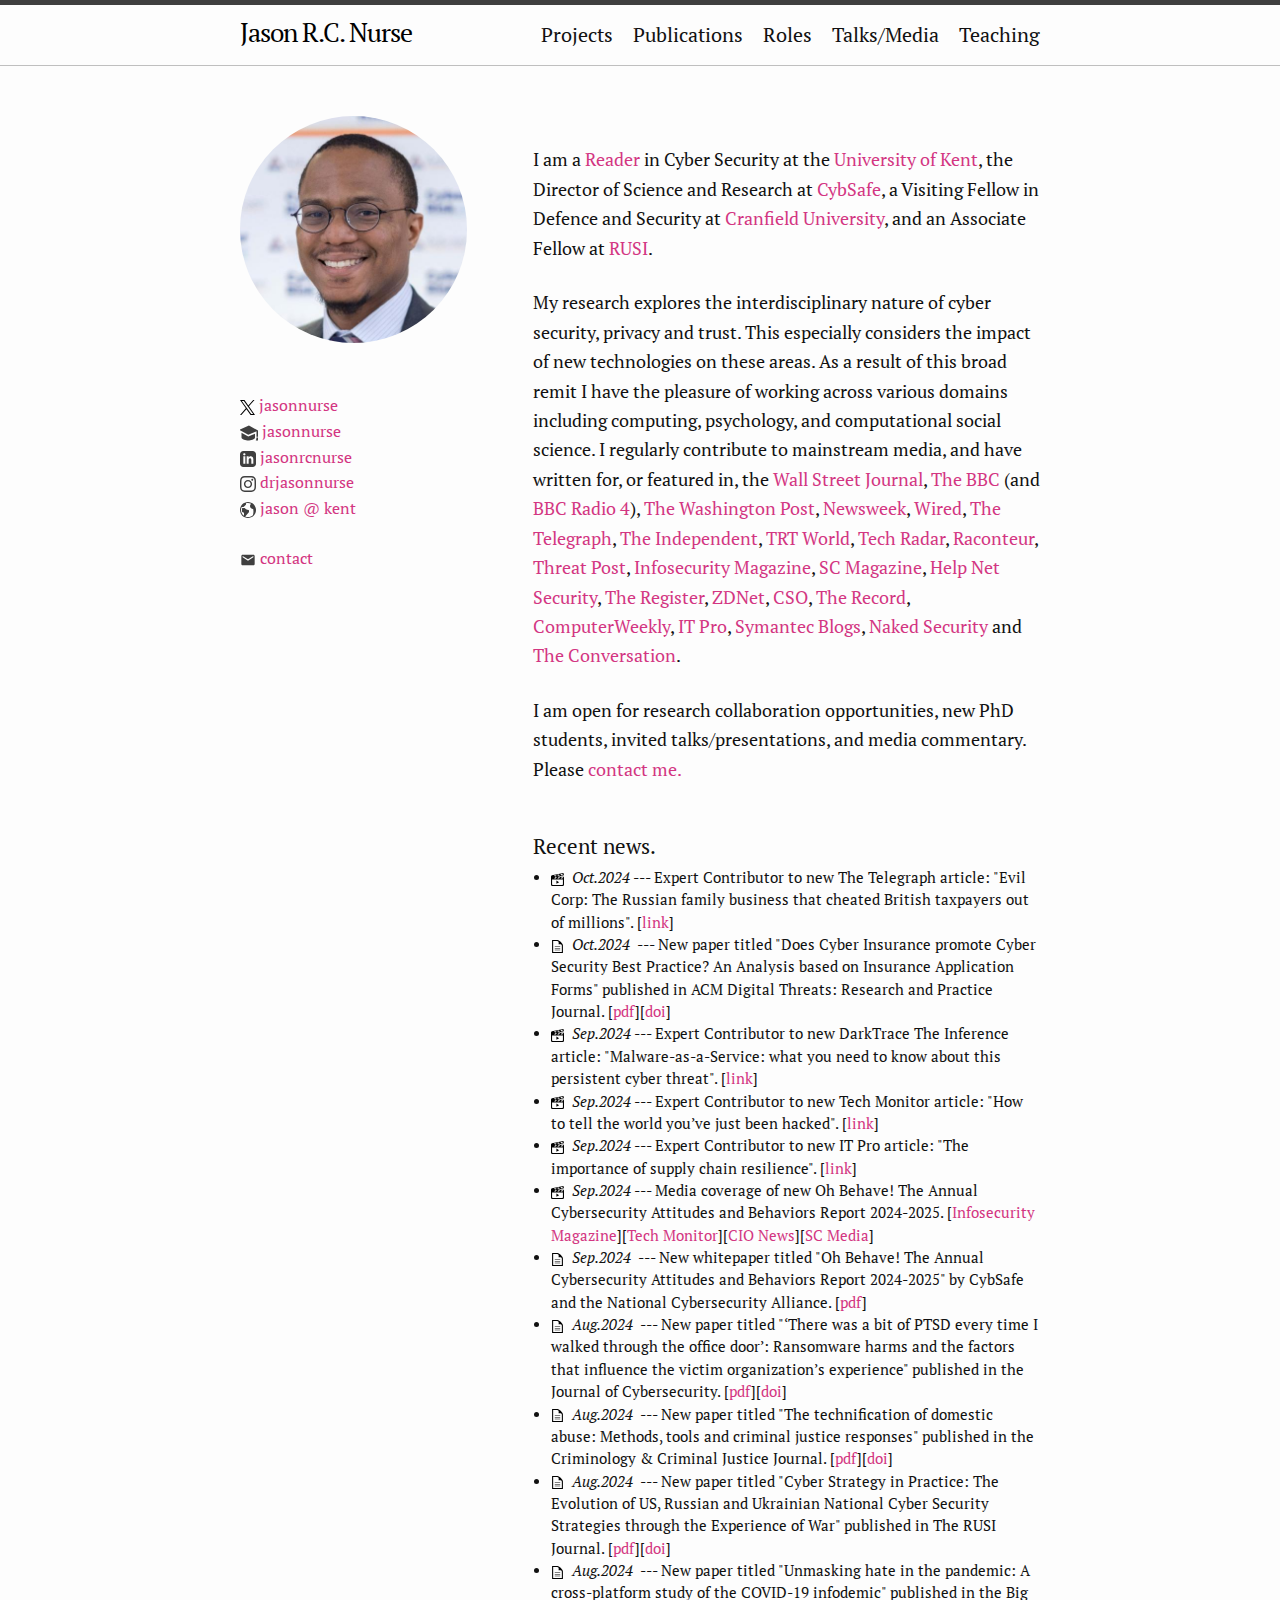
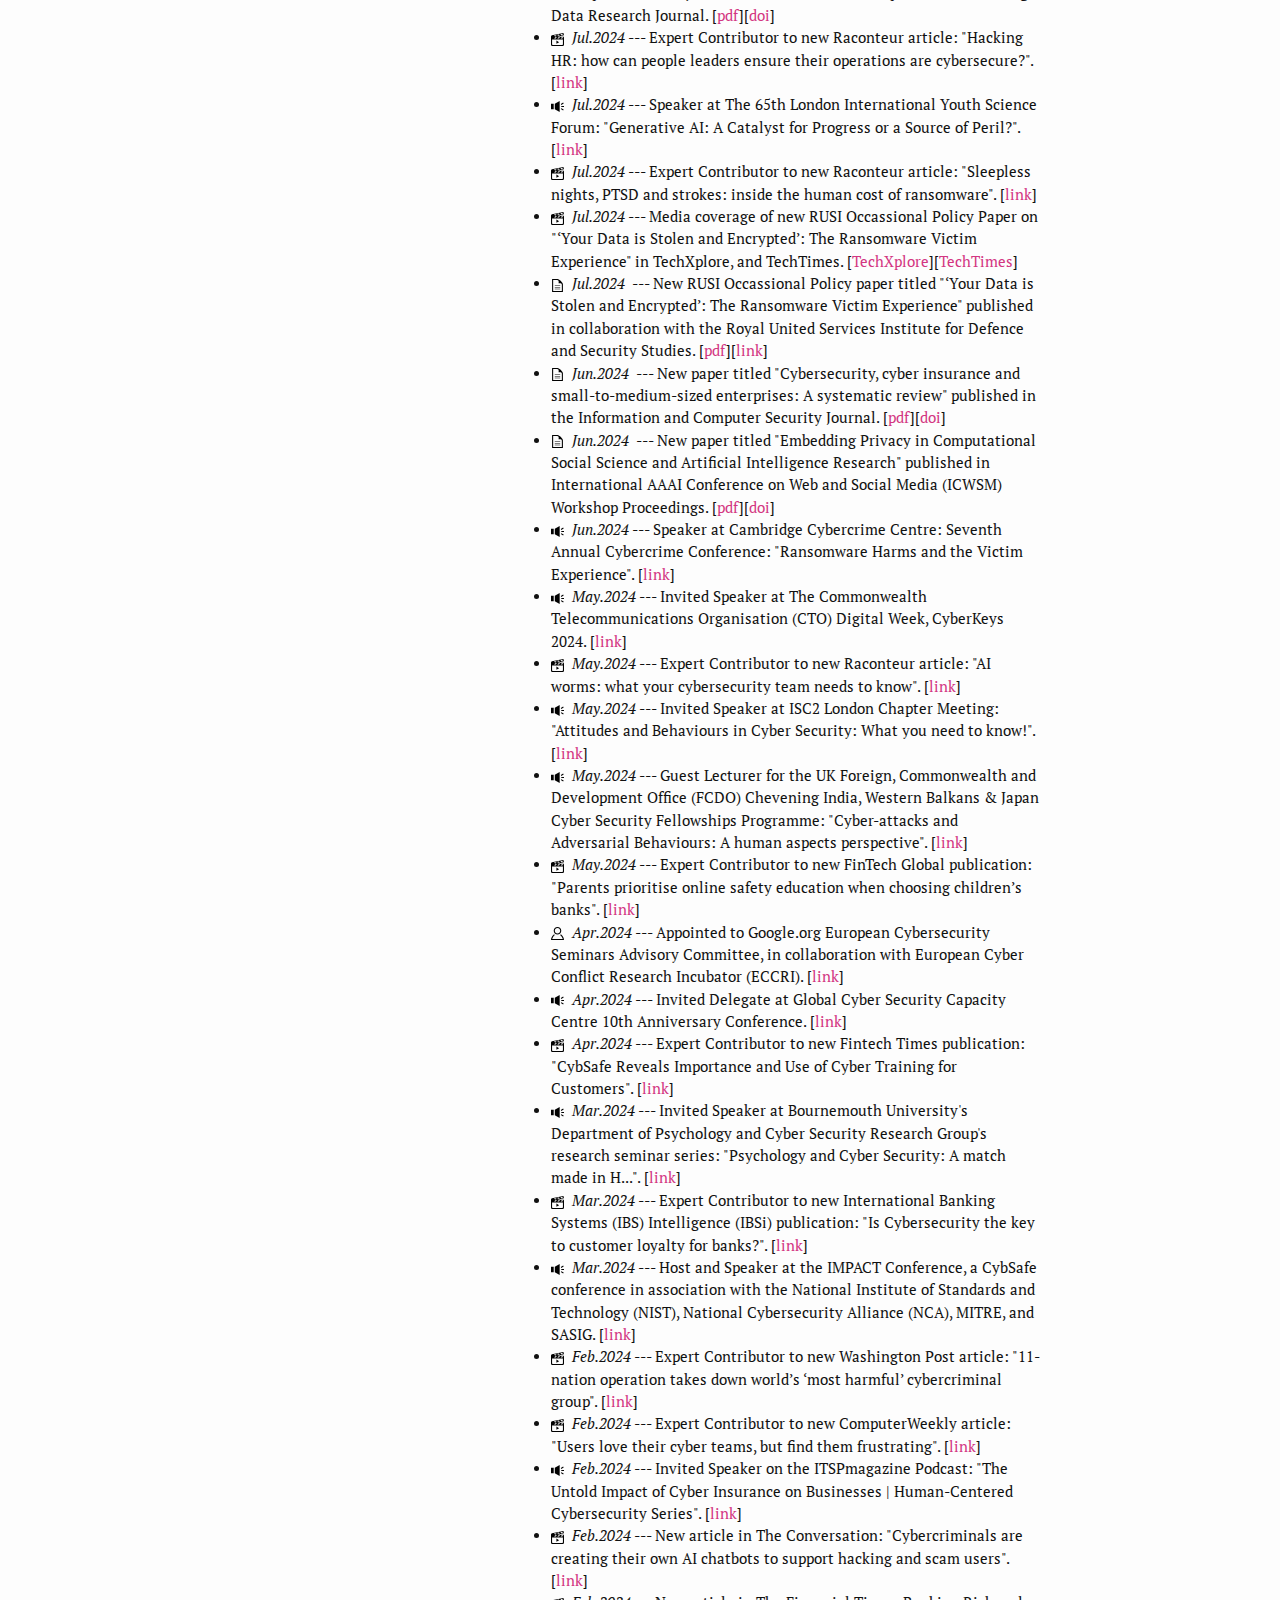
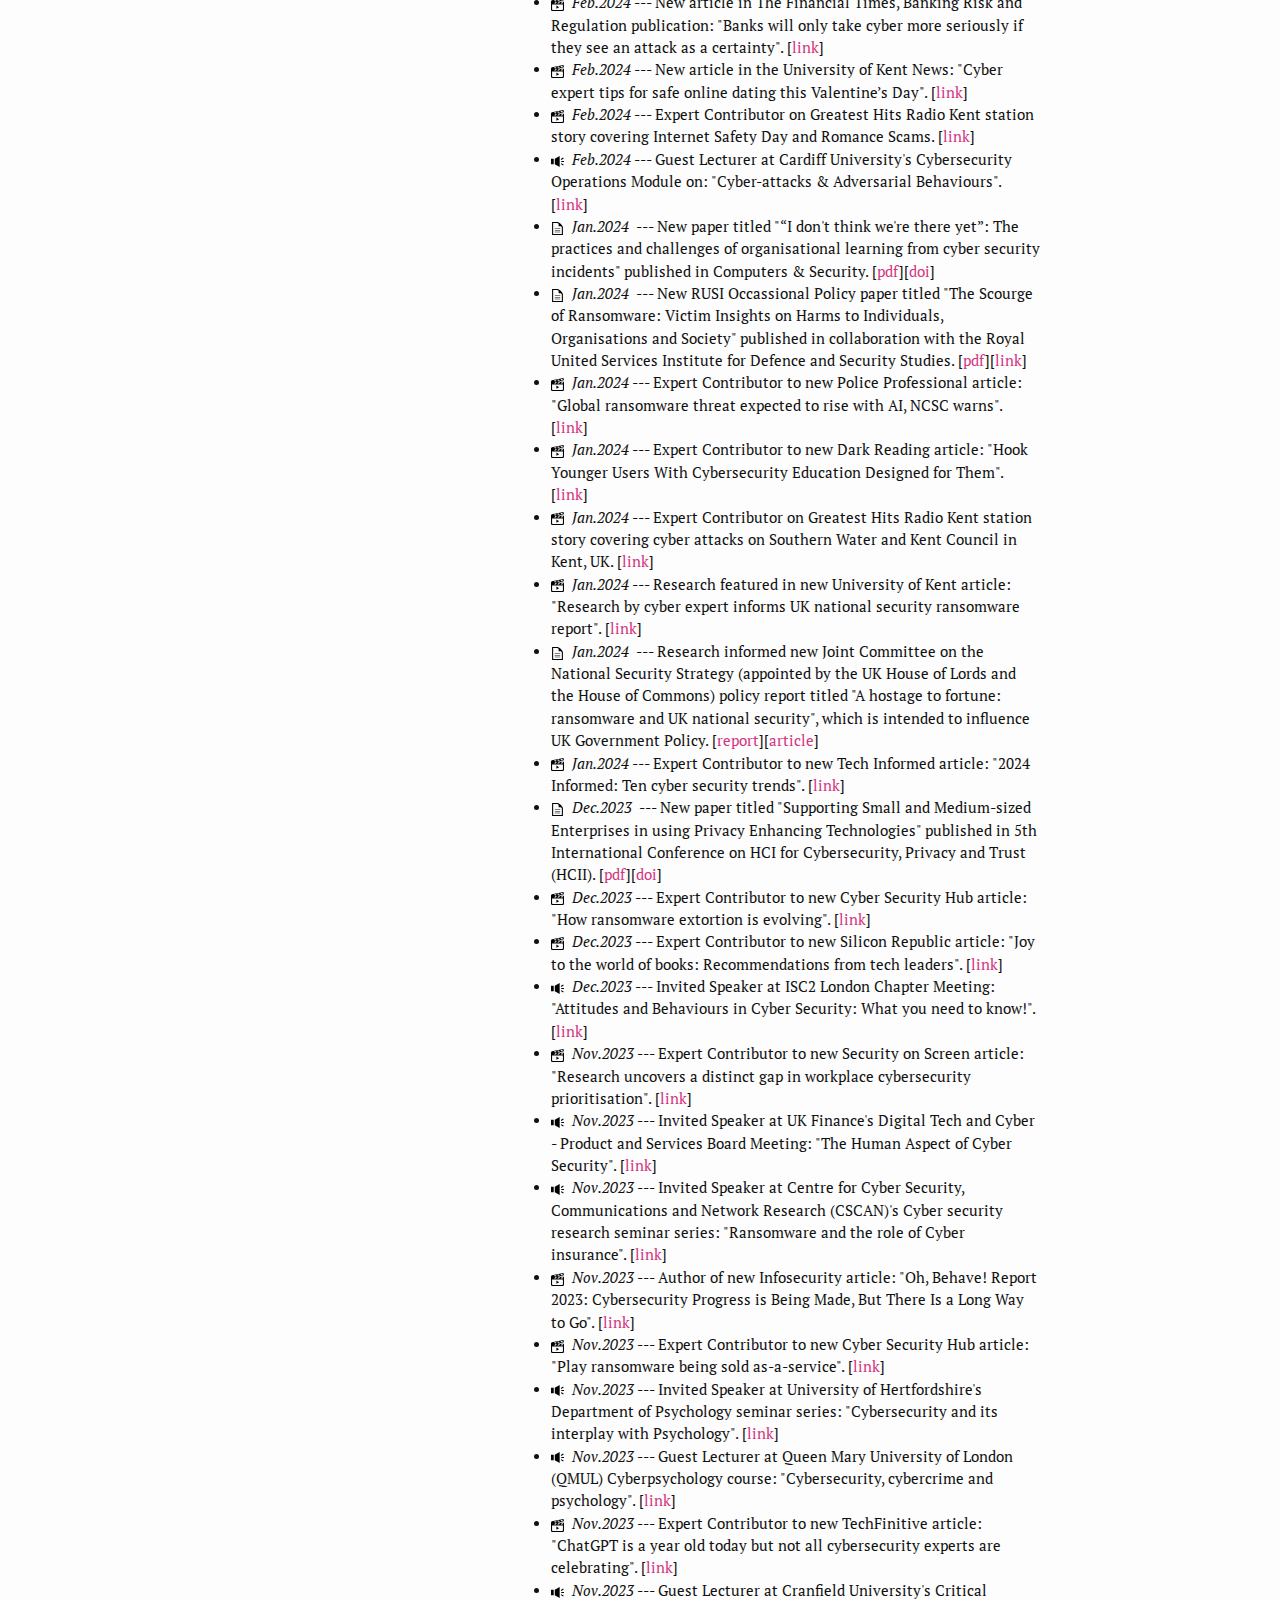
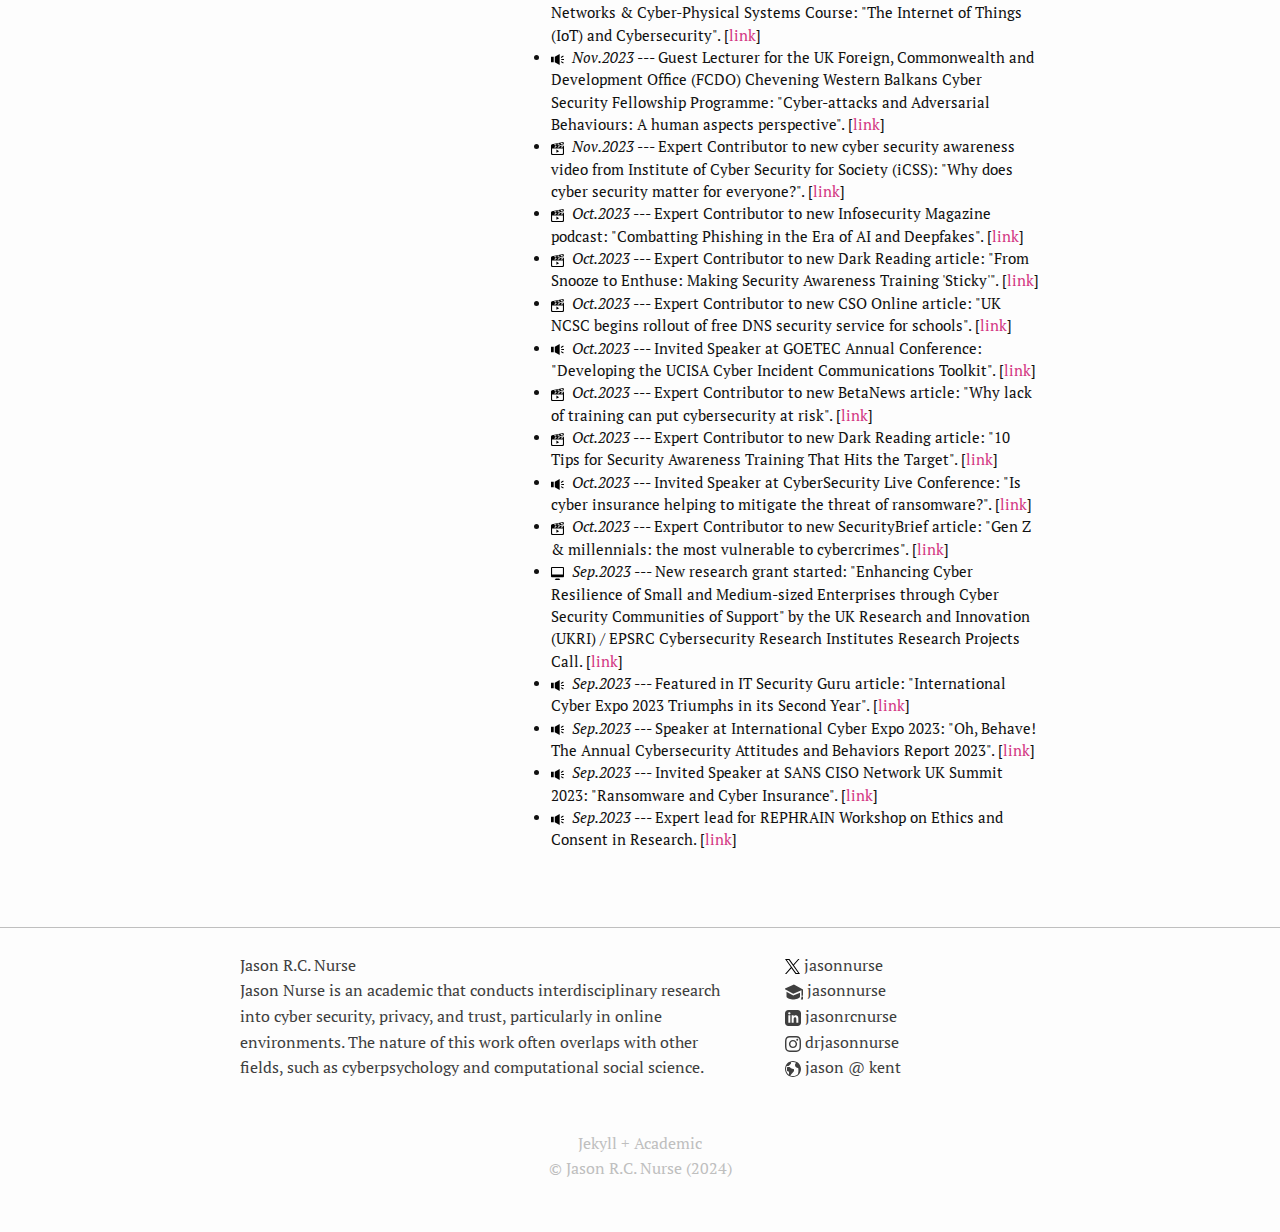
==== commit 789dc9a1: "Update index.html" ====
--- a/index.html
+++ b/index.html
@@ -283,6 +283,7 @@
   <li><img src="/assets/images/media.svg" title="media" alt="media"  />&nbsp;&nbsp;<em>Oct.2024</em> --- Expert Contributor to new The Telegraph article: "Evil Corp: The Russian family business that cheated British taxpayers out of millions". [<a href="https://www.telegraph.co.uk/news/2024/10/03/evil-corp-ransomware-russia-national-crime-agency/" target="_blank">link</a>]</li> 
   <li><img src="assets/images/paper.svg" title="article" alt="article" />&nbsp;&nbsp;<em>Oct.2024</em>&nbsp; --- New paper titled "Does Cyber Insurance promote Cyber Security Best Practice? An Analysis based on Insurance Application Forms" published in ACM Digital Threats: Research and Practice Journal. [<a href="https://doi.org/10.1145/3676283" target="_blank">pdf</a>][<a href="https://doi.org/10.1145/3676283" target="_blank">doi</a>]</li>
   <li><img src="/assets/images/media.svg" title="media" alt="media"  />&nbsp;&nbsp;<em>Sep.2024</em> --- Expert Contributor to new DarkTrace The Inference article: "Malware-as-a-Service: what you need to know about this persistent cyber threat". [<a href="https://darktrace.com/the-inference/malware-as-a-service-what-you-need-to-know" target="_blank">link</a>]</li> 
+  <li><img src="/assets/images/media.svg" title="media" alt="media"  />&nbsp;&nbsp;<em>Sep.2024</em> --- Expert Contributor to new Tech Monitor article: "How to tell the world you’ve just been hacked". [<a href="https://www.techmonitor.ai/risks/cyber-insecurity/how-to-tell-the-world-youve-been-hacked" target="_blank">link</a>]</li> 
   <li><img src="/assets/images/media.svg" title="media" alt="media"  />&nbsp;&nbsp;<em>Sep.2024</em> --- Expert Contributor to new IT Pro article: "The importance of supply chain resilience". [<a href="https://www.itpro.com/business/business-strategy/the-importance-of-supply-chain-resilience" target="_blank">link</a>]</li> 
   <li><img src="/assets/images/media.svg" title="media" alt="media"  />&nbsp;&nbsp;<em>Sep.2024</em> --- Media coverage of new Oh Behave! The Annual Cybersecurity Attitudes and Behaviors Report 2024-2025. [<a href="https://www.infosecurity-magazine.com/news/third-employees-sharing-work-info/" target="_blank">Infosecurity Magazine</a>][<a href="https://www.techmonitor.ai/technology/cybersecurity/ai-related-cybercrime-sparks-concern-among-65-of-global-survey-participants" target="_blank">Tech Monitor</a>][<a href="https://cionews.co.in/concerns-about-rising-ai-related-cybercrimes/" target="_blank">CIO News</a>][<a href="https://www.scworld.com/news/38-of-ai-using-employees-admit-to-sending-sensitive-work-data" target="_blank">SC Media</a>]</li> 
   <li><img src="assets/images/paper.svg" title="article" alt="article" />&nbsp;&nbsp;<em>Sep.2024</em>&nbsp; --- New whitepaper titled "Oh Behave! The Annual Cybersecurity Attitudes and Behaviors Report 2024-2025" by CybSafe and the National Cybersecurity Alliance. [<a href="https://www.cybsafe.com/whitepapers/oh-behave-the-annual-cybersecurity-attitudes-and-behaviors-report-24-25/" target="_blank">pdf</a>]</li>
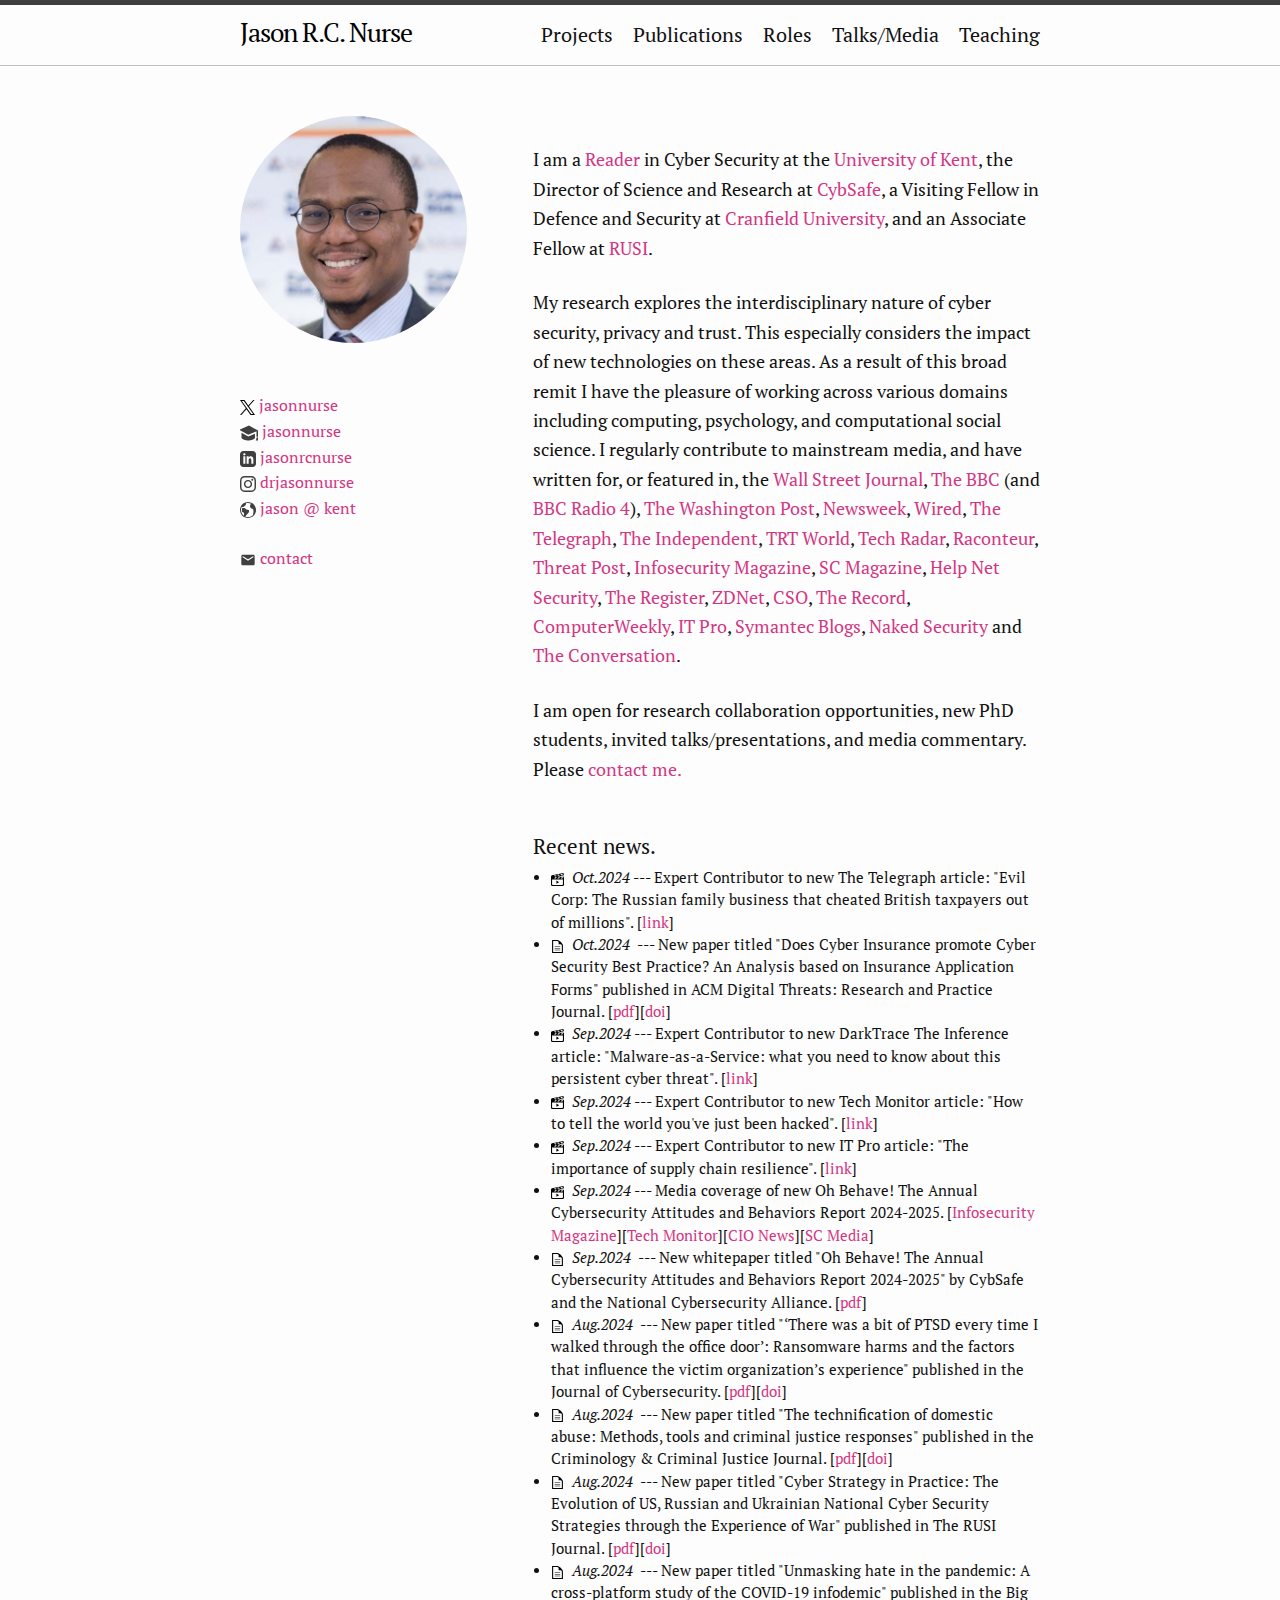
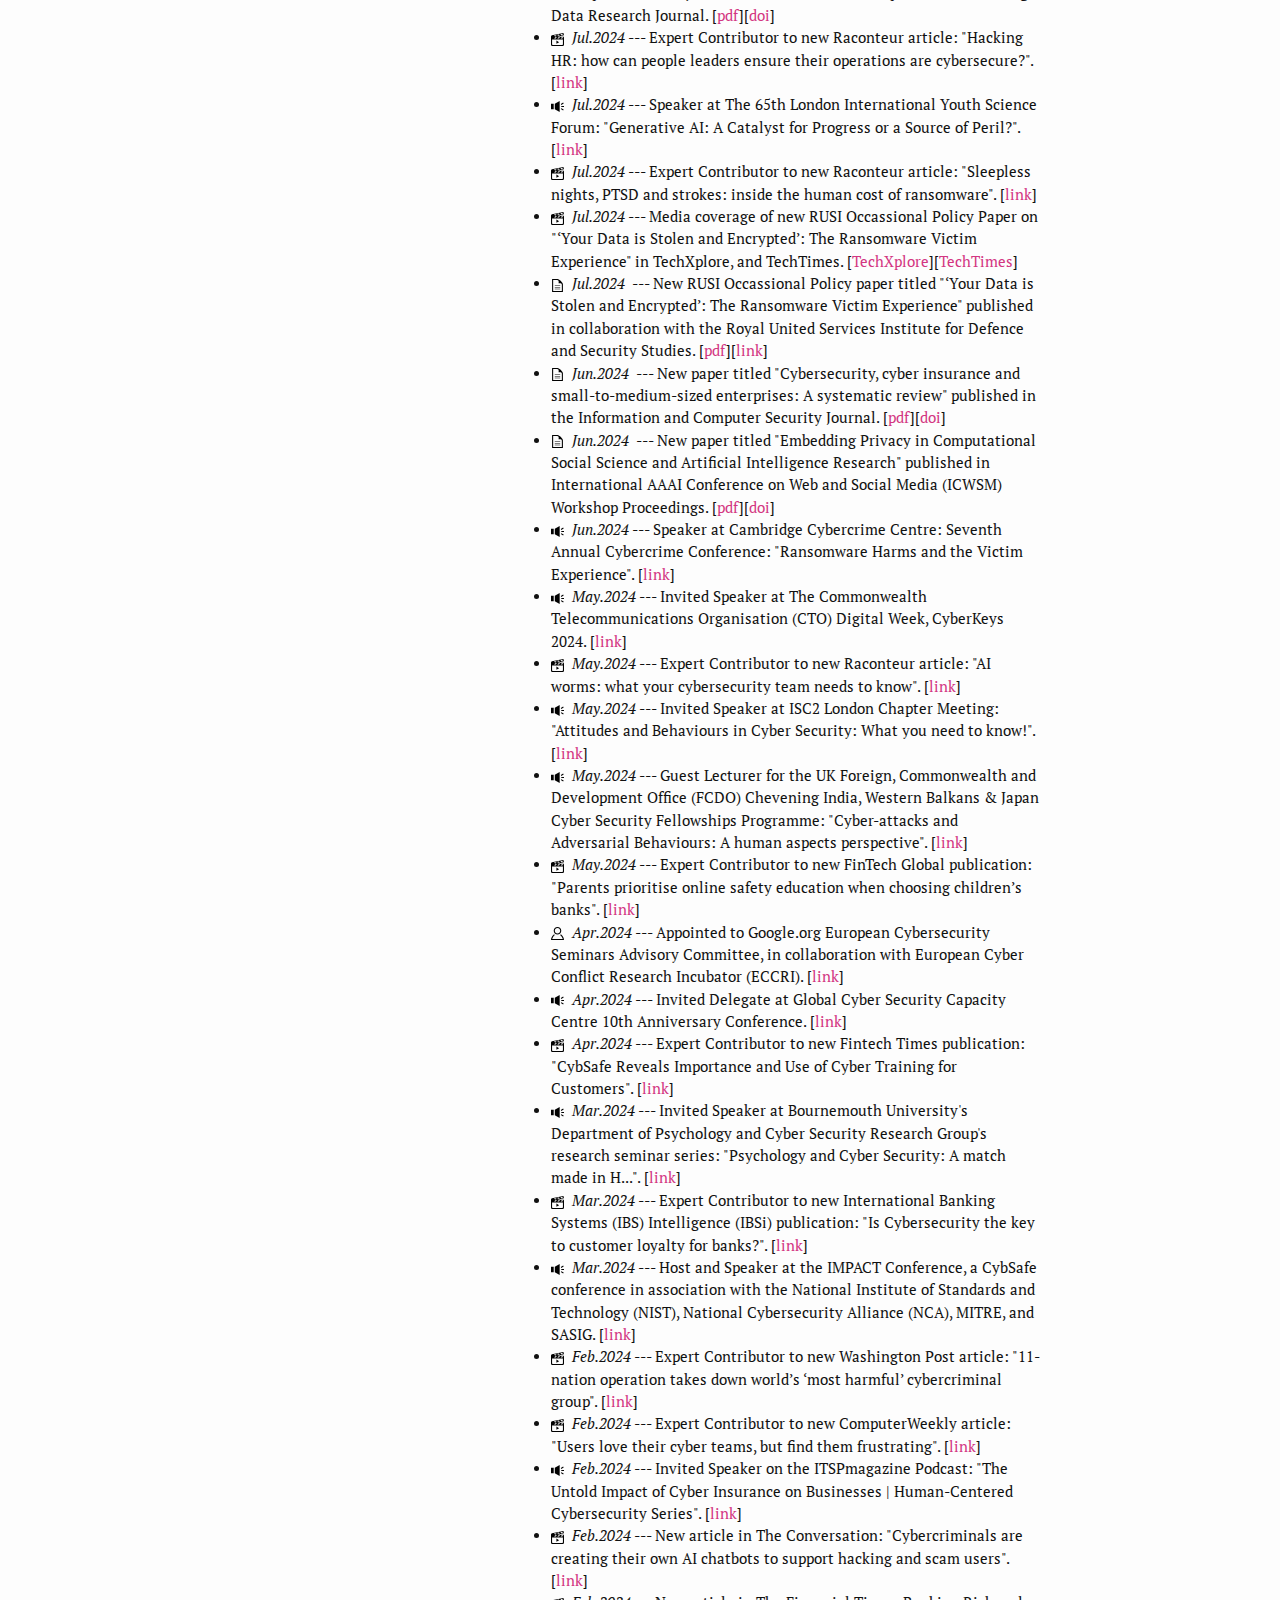
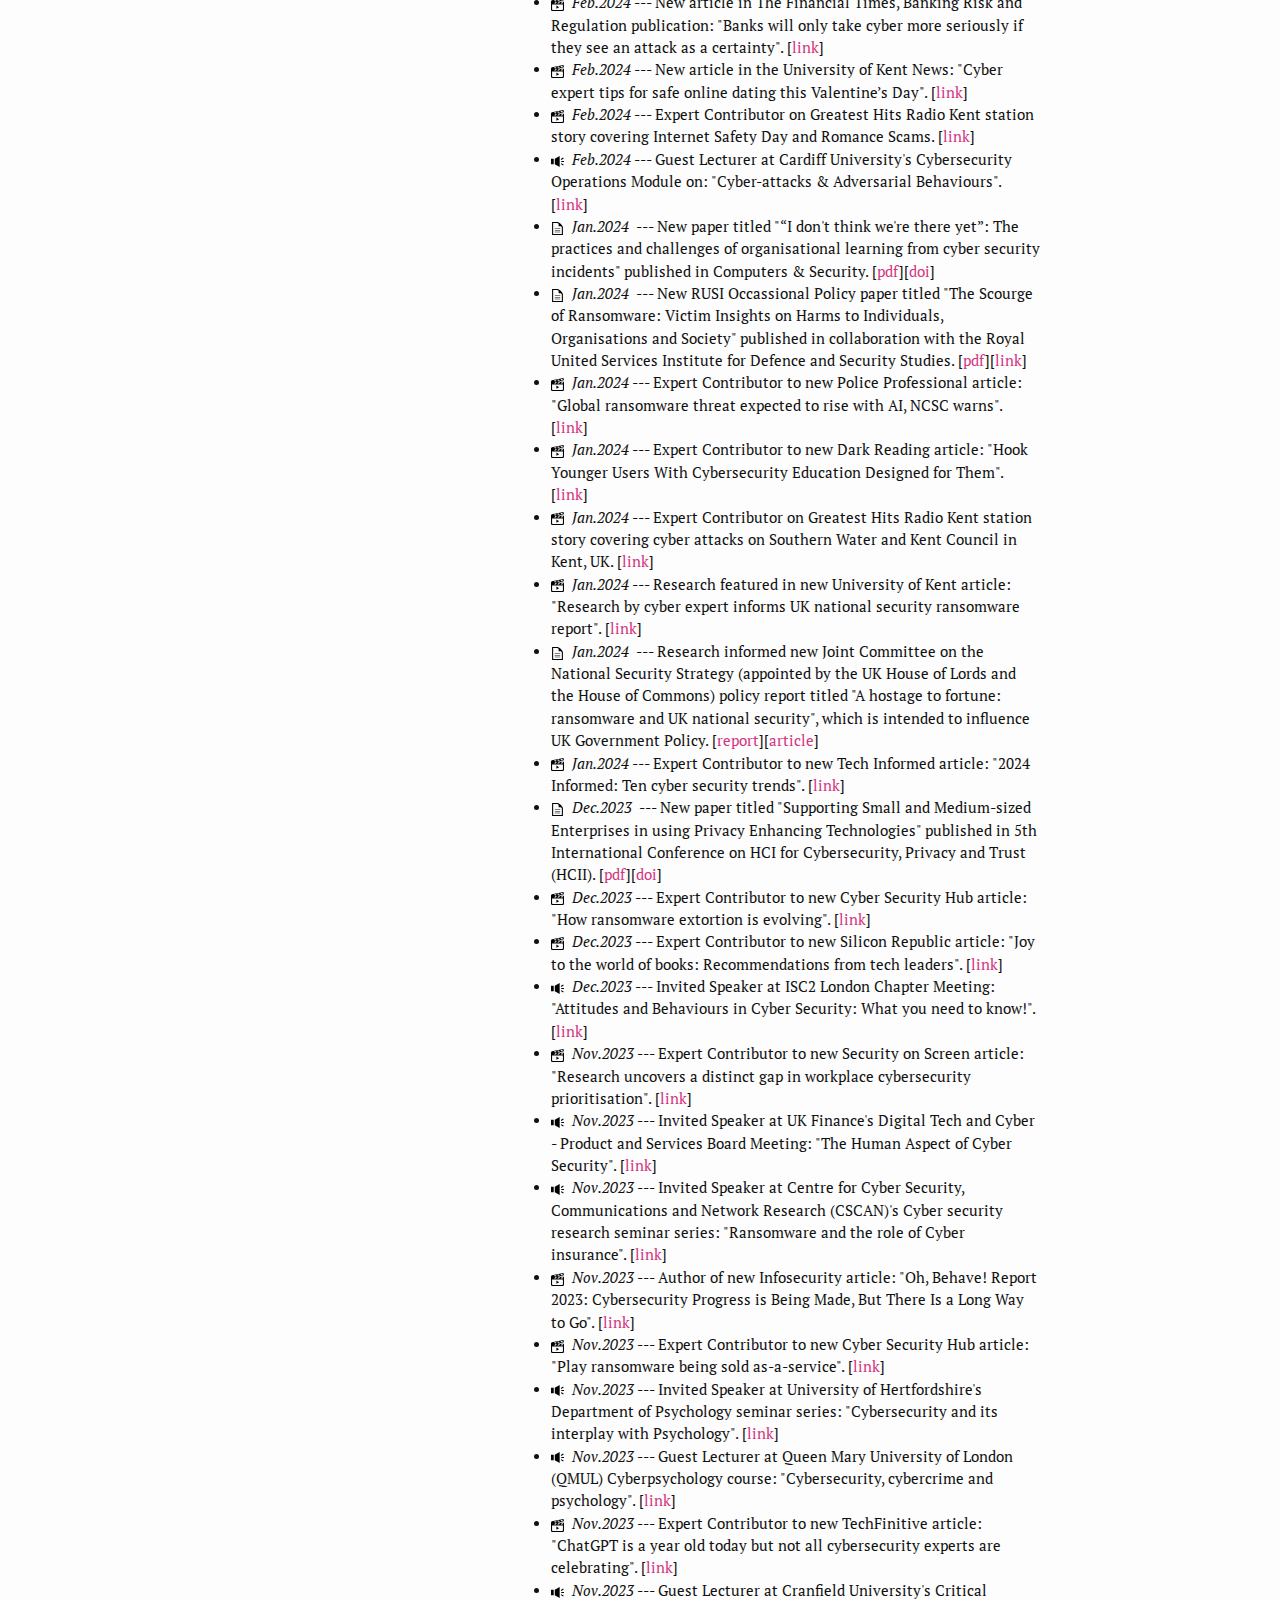
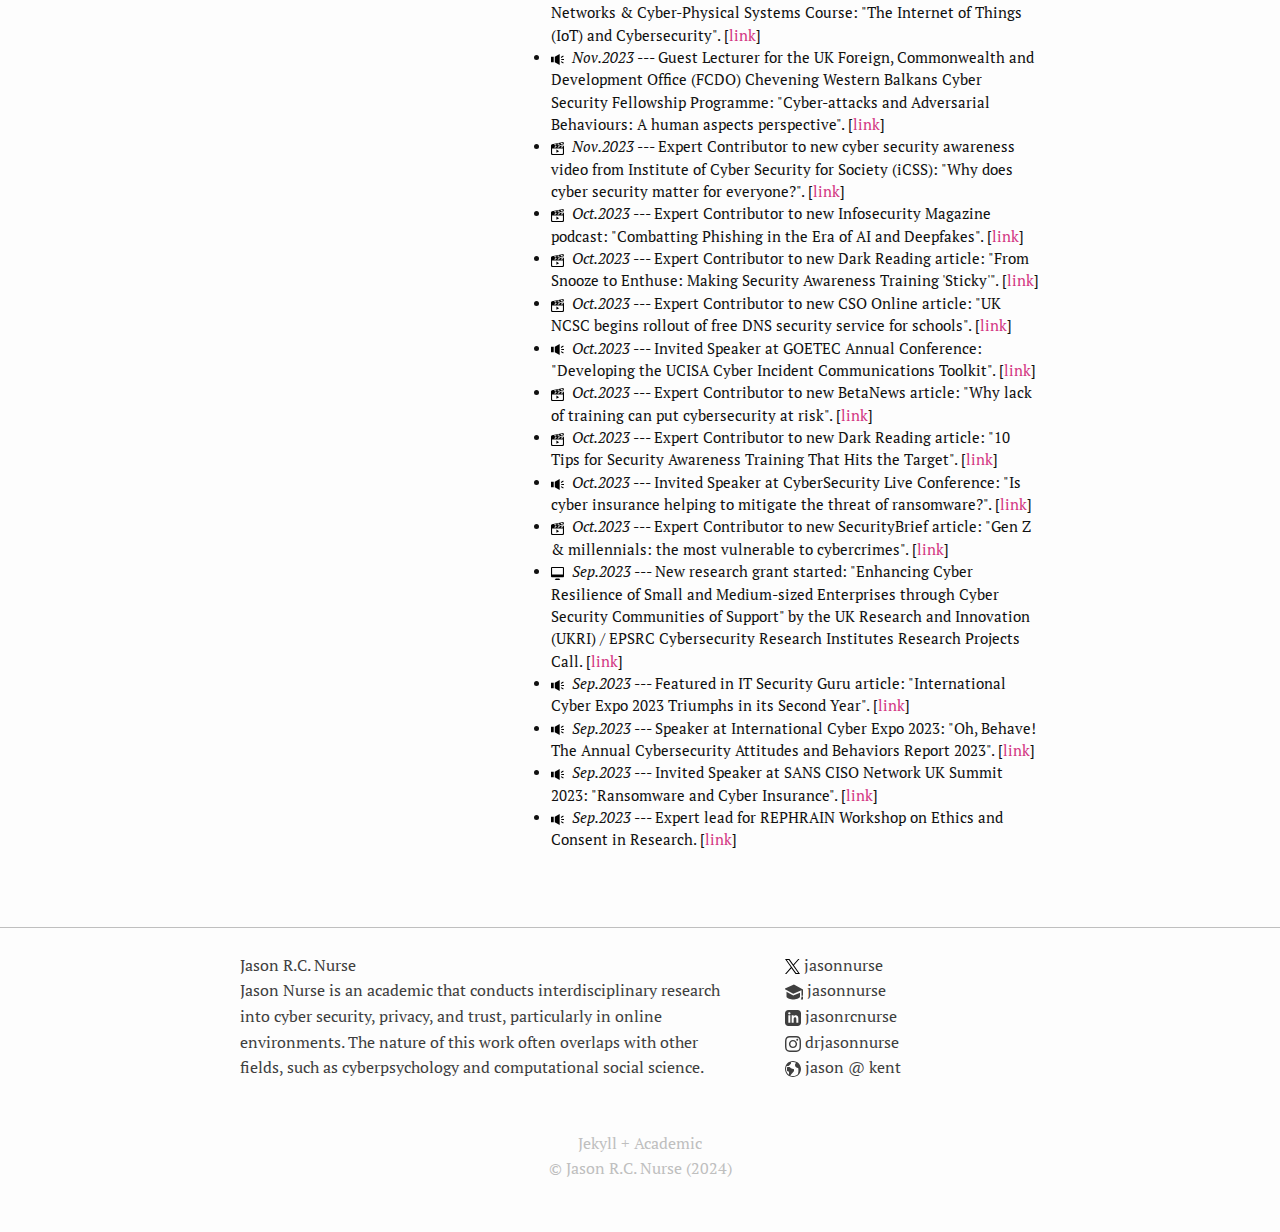
==== commit 6c0453bb: "Update index.html" ====
--- a/index.html
+++ b/index.html
@@ -283,7 +283,7 @@
   <li><img src="/assets/images/media.svg" title="media" alt="media"  />&nbsp;&nbsp;<em>Oct.2024</em> --- Expert Contributor to new The Telegraph article: "Evil Corp: The Russian family business that cheated British taxpayers out of millions". [<a href="https://www.telegraph.co.uk/news/2024/10/03/evil-corp-ransomware-russia-national-crime-agency/" target="_blank">link</a>]</li> 
   <li><img src="assets/images/paper.svg" title="article" alt="article" />&nbsp;&nbsp;<em>Oct.2024</em>&nbsp; --- New paper titled "Does Cyber Insurance promote Cyber Security Best Practice? An Analysis based on Insurance Application Forms" published in ACM Digital Threats: Research and Practice Journal. [<a href="https://doi.org/10.1145/3676283" target="_blank">pdf</a>][<a href="https://doi.org/10.1145/3676283" target="_blank">doi</a>]</li>
   <li><img src="/assets/images/media.svg" title="media" alt="media"  />&nbsp;&nbsp;<em>Sep.2024</em> --- Expert Contributor to new DarkTrace The Inference article: "Malware-as-a-Service: what you need to know about this persistent cyber threat". [<a href="https://darktrace.com/the-inference/malware-as-a-service-what-you-need-to-know" target="_blank">link</a>]</li> 
-  <li><img src="/assets/images/media.svg" title="media" alt="media"  />&nbsp;&nbsp;<em>Sep.2024</em> --- Expert Contributor to new Tech Monitor article: "How to tell the world you’ve just been hacked". [<a href="https://www.techmonitor.ai/risks/cyber-insecurity/how-to-tell-the-world-youve-been-hacked" target="_blank">link</a>]</li> 
+  <li><img src="/assets/images/media.svg" title="media" alt="media"  />&nbsp;&nbsp;<em>Sep.2024</em> --- Expert Contributor to new Tech Monitor article: "How to tell the world you've just been hacked". [<a href="https://www.techmonitor.ai/risks/cyber-insecurity/how-to-tell-the-world-youve-been-hacked" target="_blank">link</a>]</li> 
   <li><img src="/assets/images/media.svg" title="media" alt="media"  />&nbsp;&nbsp;<em>Sep.2024</em> --- Expert Contributor to new IT Pro article: "The importance of supply chain resilience". [<a href="https://www.itpro.com/business/business-strategy/the-importance-of-supply-chain-resilience" target="_blank">link</a>]</li> 
   <li><img src="/assets/images/media.svg" title="media" alt="media"  />&nbsp;&nbsp;<em>Sep.2024</em> --- Media coverage of new Oh Behave! The Annual Cybersecurity Attitudes and Behaviors Report 2024-2025. [<a href="https://www.infosecurity-magazine.com/news/third-employees-sharing-work-info/" target="_blank">Infosecurity Magazine</a>][<a href="https://www.techmonitor.ai/technology/cybersecurity/ai-related-cybercrime-sparks-concern-among-65-of-global-survey-participants" target="_blank">Tech Monitor</a>][<a href="https://cionews.co.in/concerns-about-rising-ai-related-cybercrimes/" target="_blank">CIO News</a>][<a href="https://www.scworld.com/news/38-of-ai-using-employees-admit-to-sending-sensitive-work-data" target="_blank">SC Media</a>]</li> 
   <li><img src="assets/images/paper.svg" title="article" alt="article" />&nbsp;&nbsp;<em>Sep.2024</em>&nbsp; --- New whitepaper titled "Oh Behave! The Annual Cybersecurity Attitudes and Behaviors Report 2024-2025" by CybSafe and the National Cybersecurity Alliance. [<a href="https://www.cybsafe.com/whitepapers/oh-behave-the-annual-cybersecurity-attitudes-and-behaviors-report-24-25/" target="_blank">pdf</a>]</li>
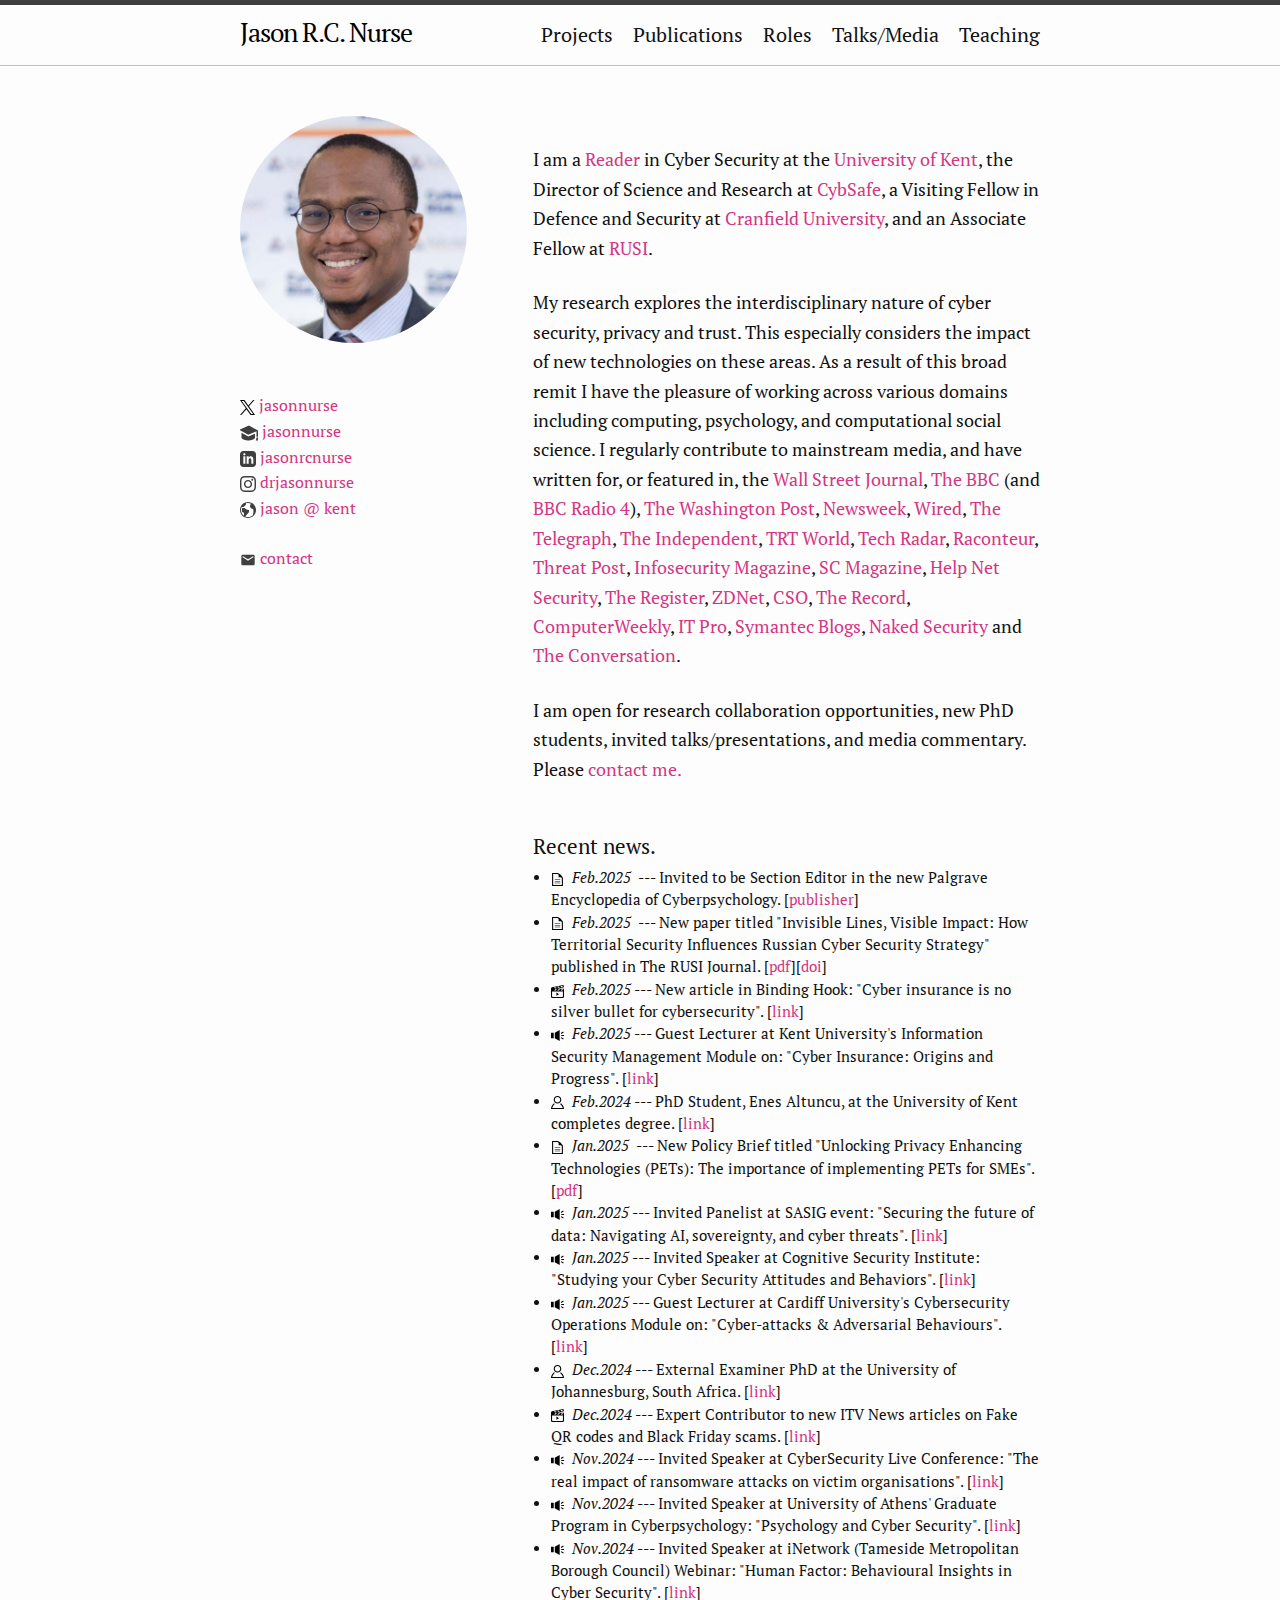
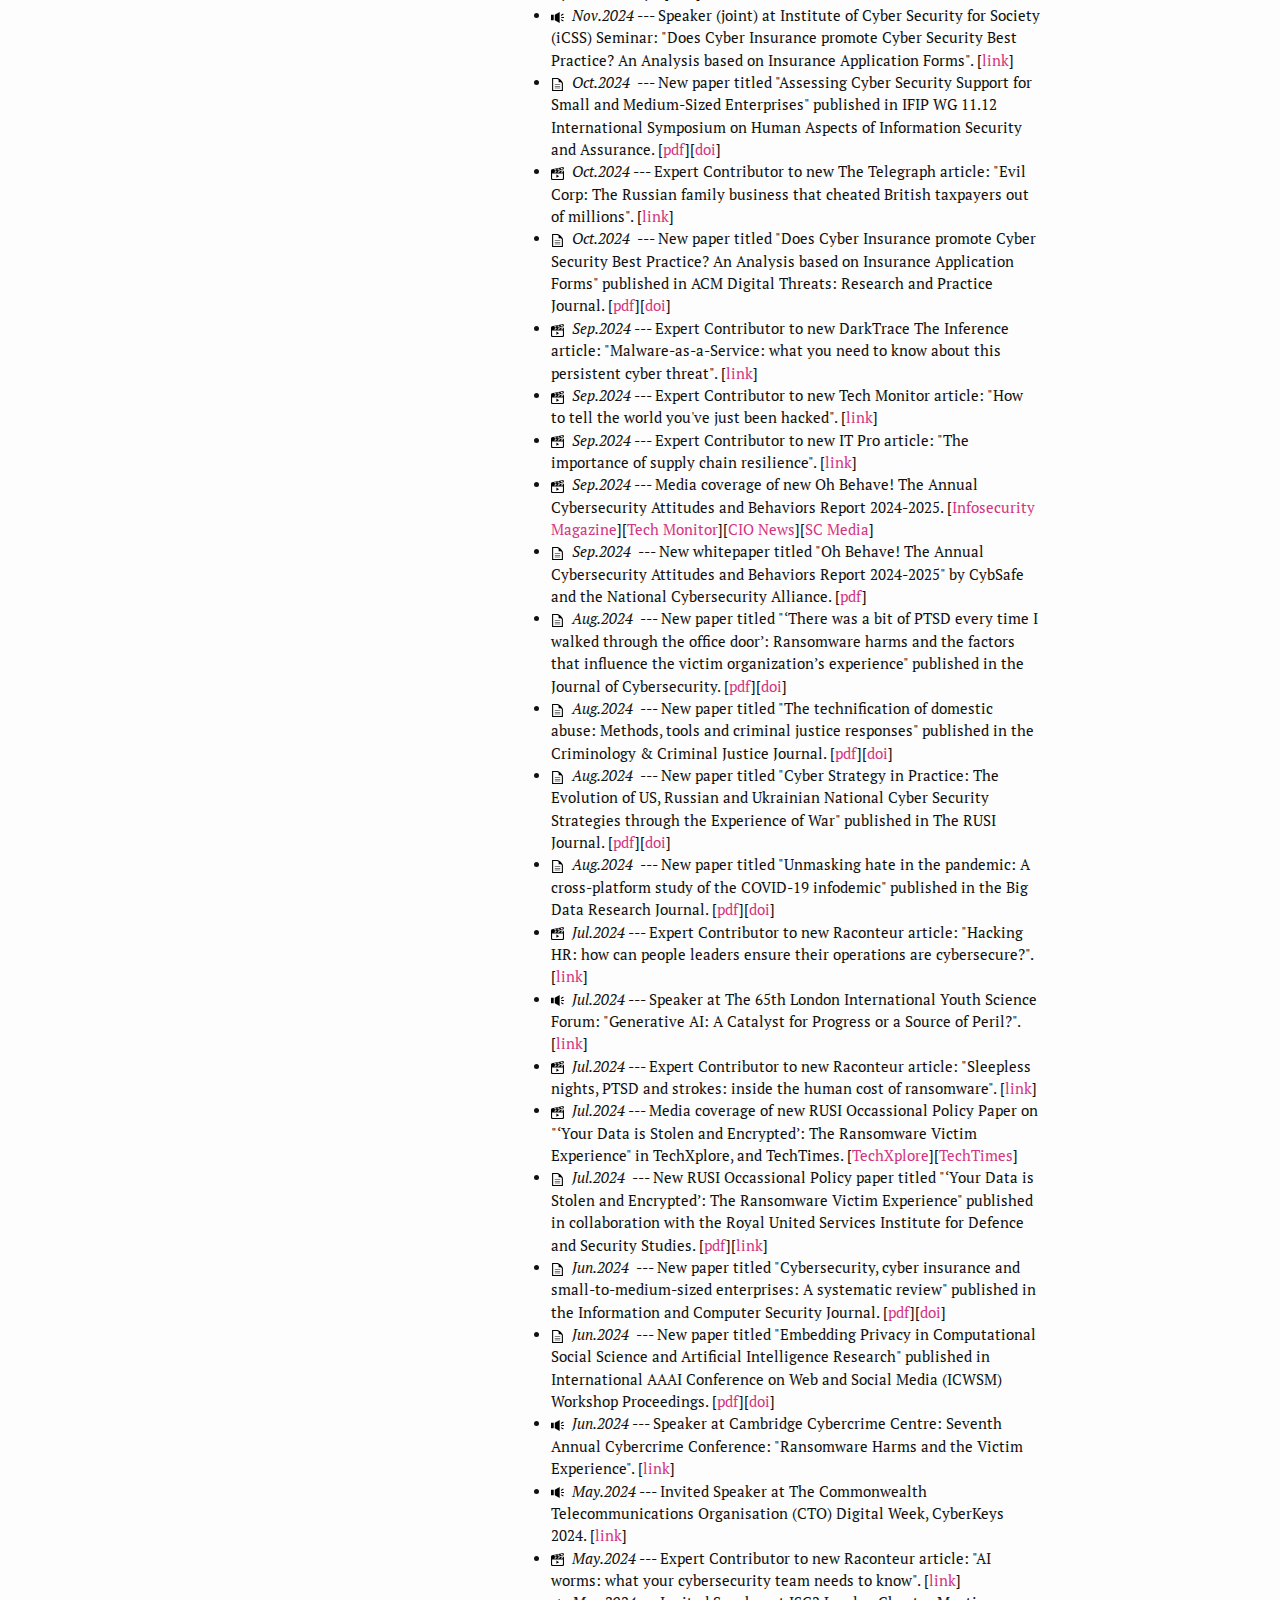
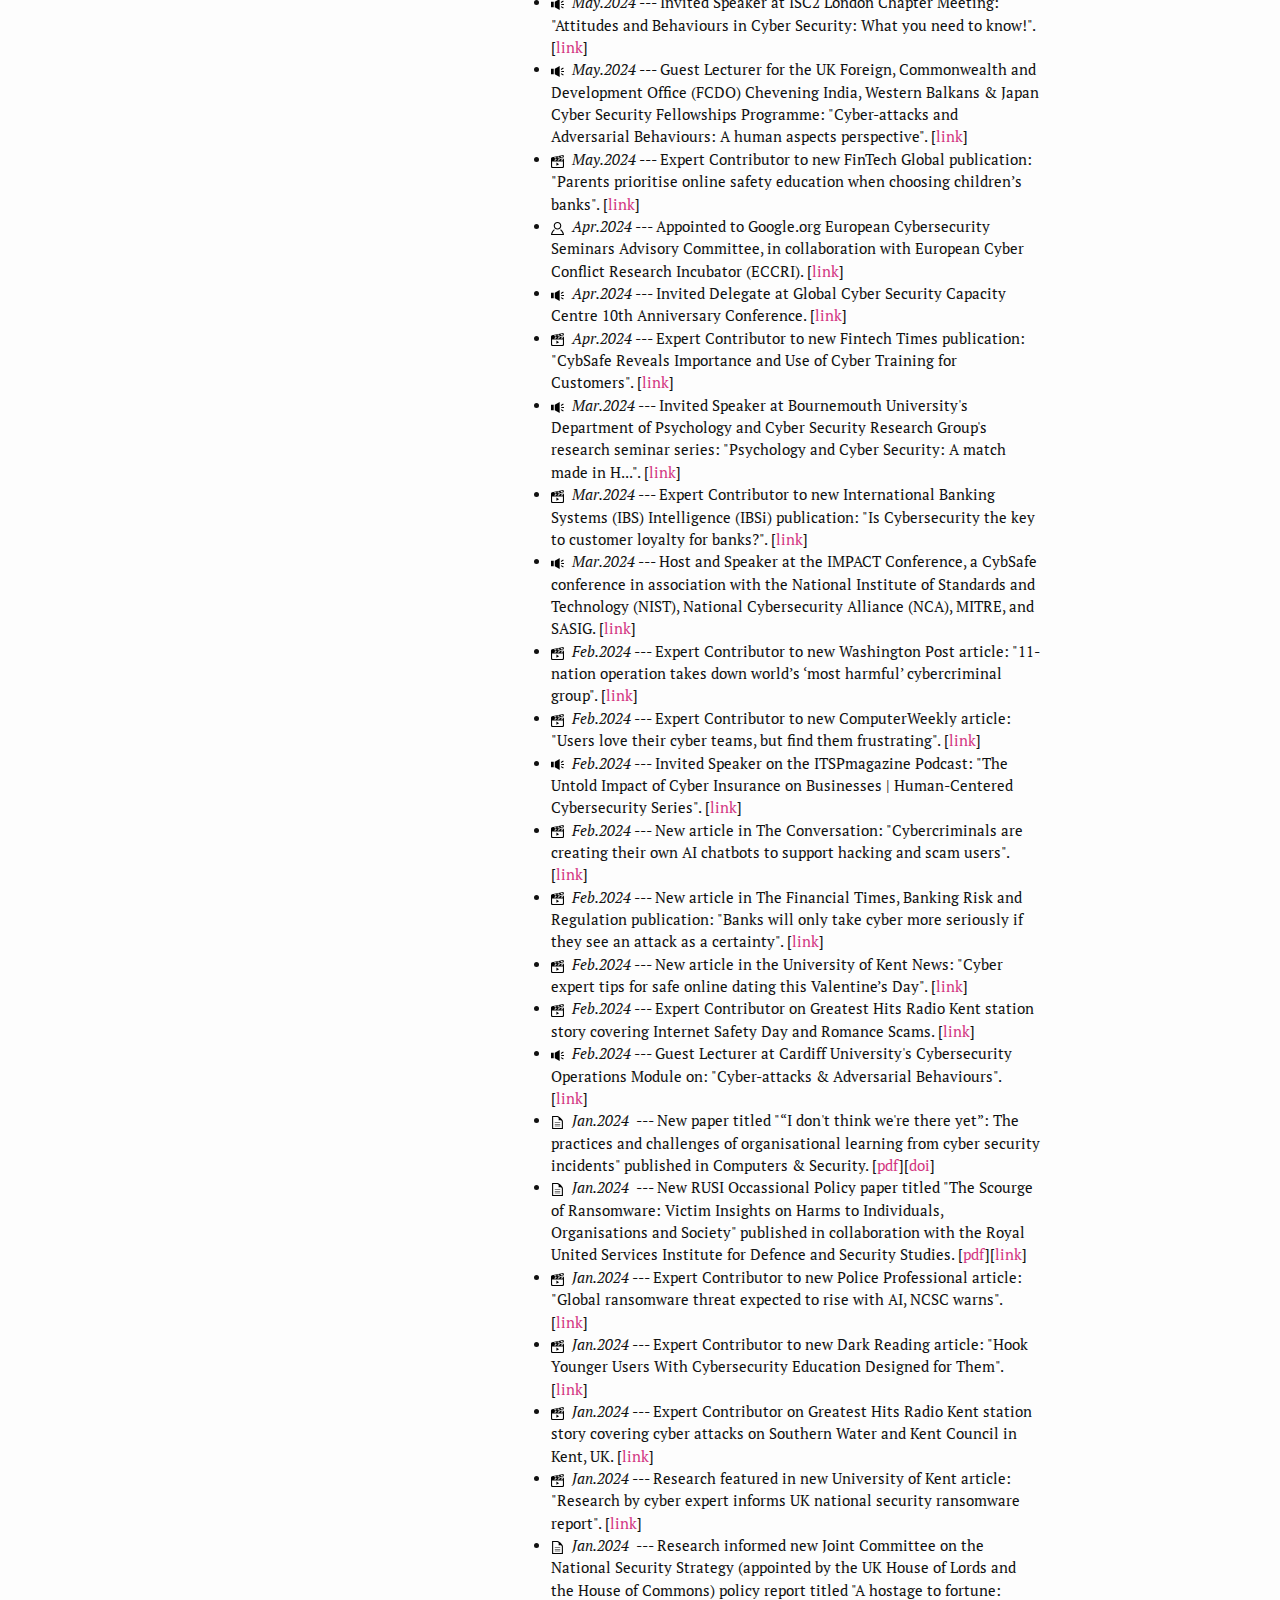
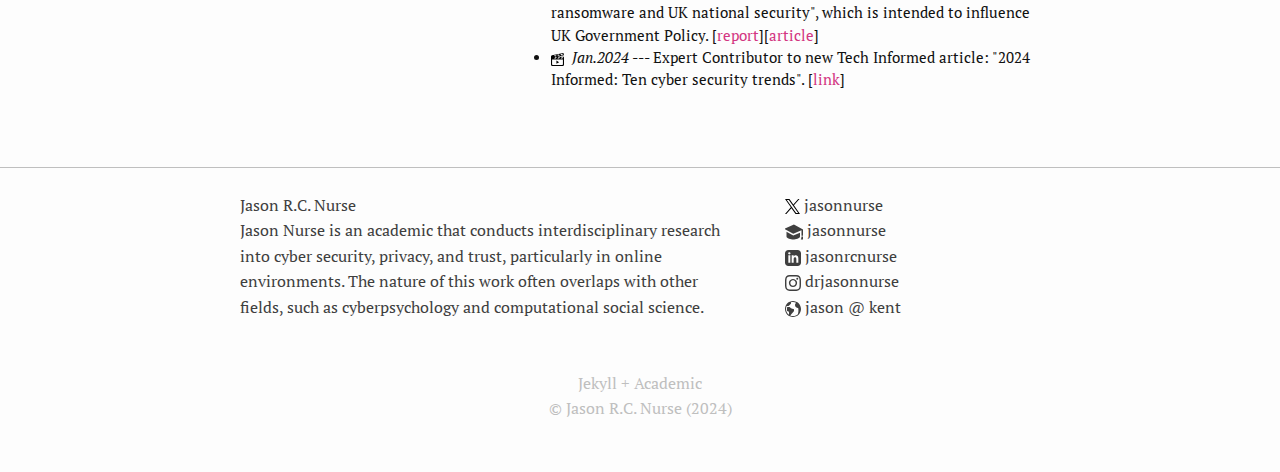
==== commit 64dc0523: "Update index.html" ====
--- a/index.html
+++ b/index.html
@@ -273,12 +273,23 @@
 <div class="recentnewsd">
 <ul class="recentnewsd">
 
-  <!--
+
+  <li><img src="assets/images/paper.svg" title="article" alt="article" />&nbsp;&nbsp;<em>Feb.2025</em>&nbsp; --- Invited to be Section Editor in the new Palgrave Encyclopedia of Cyberpsychology. [<a href="https://www.palgrave.com/gp" target="_blank">publisher</a>]</li>
+  <li><img src="assets/images/paper.svg" title="article" alt="article" />&nbsp;&nbsp;<em>Feb.2025</em>&nbsp; --- New paper titled "Invisible Lines, Visible Impact: How Territorial Security Influences Russian Cyber Security Strategy" published in The RUSI Journal. [<a href="https://kar.kent.ac.uk/108712/" target="_blank">pdf</a>][<a href="https://doi.org/10.1080/03071847.2025.2458143" target="_blank">doi</a>]</li>
+  <li><img src="/assets/images/media.svg" title="media" alt="media"  />&nbsp;&nbsp;<em>Feb.2025</em> --- New article in Binding Hook: "Cyber insurance is no silver bullet for cybersecurity". [<a href="https://bindinghook.com/articles-hooked-on-trends/cyber-insurance-is-no-silver-bullet-for-cybersecurity/" target="_blank">link</a>]</li> 
+  <li><img src="assets/images/speaker.svg" title="speaker" alt="speaker">&nbsp;&nbsp;<em>Feb.2025</em> --- Guest Lecturer at Kent University's Information Security Management Module on: "Cyber Insurance: Origins and Progress". [<a href="https://www.kent.ac.uk/courses/modules/module/COMP6644" target="_blank">link</a>]</li>
+  <li><img src="assets/images/role.svg" title="role" alt="role" />&nbsp;&nbsp;<em>Feb.2024</em> --- PhD Student, Enes Altuncu, at the University of Kent completes degree. [<a href="https://scholar.google.com/citations?user=TP64mowAAAAJ&hl=en" target="_blank">link</a>]</li>
+  <li><img src="assets/images/paper.svg" title="article" alt="article" />&nbsp;&nbsp;<em>Jan.2025</em>&nbsp; --- New Policy Brief titled "Unlocking Privacy Enhancing Technologies (PETs): The importance of implementing PETs for SMEs". [<a href="https://bpb-eu-w2.wpmucdn.com/blogs.bristol.ac.uk/dist/1/670/files/2025/02/REPHRAIN-PETS-for-SMEs-Policy-Brief-January-2025.pdf" target="_blank">pdf</a>]</li>
+  <li><img src="assets/images/speaker.svg" title="speaker" alt="speaker">&nbsp;&nbsp;<em>Jan.2025</em> --- Invited Panelist at SASIG event: "Securing the future of data: Navigating AI, sovereignty, and cyber threats". [<a href="https://www.thesasig.com/calendar/event/2025-01-16-gdpr/" target="_blank">link</a>]</li>
+  <li><img src="assets/images/speaker.svg" title="speaker" alt="speaker">&nbsp;&nbsp;<em>Jan.2025</em> --- Invited Speaker at Cognitive Security Institute: "Studying your Cyber Security Attitudes and Behaviors". [<a href="https://www.cognitivesecurity.institute/" target="_blank">link</a>]</li>
+  <li><img src="assets/images/speaker.svg" title="speaker" alt="speaker">&nbsp;&nbsp;<em>Jan.2025</em> --- Guest Lecturer at Cardiff University's Cybersecurity Operations Module on: "Cyber-attacks & Adversarial Behaviours". [<a href="https://www.cardiff.ac.uk/study/postgraduate/taught/courses/course/cyber-security-msc-full-time-1-year" target="_blank">link</a>]</li>
+  <li><img src="assets/images/role.svg" title="role" alt="role" />&nbsp;&nbsp;<em>Dec.2024</em> --- External Examiner PhD at the University of Johannesburg, South Africa. [<a href="https://www.uj.ac.za/" target="_blank">link</a>]</li>
+  <li><img src="/assets/images/media.svg" title="media" alt="media"  />&nbsp;&nbsp;<em>Dec.2024</em> --- Expert Contributor to new ITV News articles on Fake QR codes and Black Friday scams. [<a href="https://blogs.kent.ac.uk/cyber-institute-news/2024/12/09/icss-researcher-interviewed-by-itv/" target="_blank">link</a>]</li> 
   <li><img src="assets/images/speaker.svg" title="speaker" alt="speaker">&nbsp;&nbsp;<em>Nov.2024</em> --- Invited Speaker at CyberSecurity Live Conference: "The real impact of ransomware attacks on victim organisations". [<a href="https://www.fstech.co.uk/cybersecuritylive/index.php" target="_blank">link</a>]</li>
-  <li><img src="assets/images/speaker.svg" title="speaker" alt="speaker">&nbsp;&nbsp;<em>Oct.2024</em> --- Invited Expert Speaker at Hiscox for Cyber Security Awareness Month: "...". [<a href="..." target="_blank">link</a>]</li>
-
-  <li><img src="assets/images/paper.svg" title="article" alt="article" />&nbsp;&nbsp;<em>Sep.2024</em>&nbsp; --- New paper titled "Assessing Cyber Security Support for Small and Medium-Sized Enterprises" published in IFIP WG 11.12 International Symposium on Human Aspects of Information Security and Assurance. [<a href="https://kar.kent.ac.uk/106167/" target="_blank">pdf</a>][<a href="https://kar.kent.ac.uk/106167/" target="_blank">doi</a>]</li>
-  -->
+  <li><img src="assets/images/speaker.svg" title="speaker" alt="speaker">&nbsp;&nbsp;<em>Nov.2024</em> --- Invited Speaker at University of Athens' Graduate Program in Cyberpsychology: "Psychology and Cyber Security". [<a href="https://cyberpsychology-en.psych.uoa.gr/" target="_blank">link</a>]</li>
+  <li><img src="assets/images/speaker.svg" title="speaker" alt="speaker">&nbsp;&nbsp;<em>Nov.2024</em> --- Invited Speaker at iNetwork (Tameside Metropolitan Borough Council) Webinar: "Human Factor: Behavioural Insights in Cyber Security". [<a href="https://i-network.org.uk/2024/12/20/a-reflection-of-the-human-factor-behavioural-insights-in-cyber-security/" target="_blank">link</a>]</li>
+  <li><img src="assets/images/speaker.svg" title="speaker" alt="speaker">&nbsp;&nbsp;<em>Nov.2024</em> --- Speaker (joint) at Institute of Cyber Security for Society (iCSS) Seminar: "Does Cyber Insurance promote Cyber Security Best Practice? An Analysis based on Insurance Application Forms". [<a href="https://doi.org/10.1145/3676283" target="_blank">link</a>]</li>
+  <li><img src="assets/images/paper.svg" title="article" alt="article" />&nbsp;&nbsp;<em>Oct.2024</em>&nbsp; --- New paper titled "Assessing Cyber Security Support for Small and Medium-Sized Enterprises" published in IFIP WG 11.12 International Symposium on Human Aspects of Information Security and Assurance. [<a href="https://kar.kent.ac.uk/106167/" target="_blank">pdf</a>][<a href="https://doi.org/10.1007/978-3-031-72559-3_11" target="_blank">doi</a>]</li>
 
   <li><img src="/assets/images/media.svg" title="media" alt="media"  />&nbsp;&nbsp;<em>Oct.2024</em> --- Expert Contributor to new The Telegraph article: "Evil Corp: The Russian family business that cheated British taxpayers out of millions". [<a href="https://www.telegraph.co.uk/news/2024/10/03/evil-corp-ransomware-russia-national-crime-agency/" target="_blank">link</a>]</li> 
   <li><img src="assets/images/paper.svg" title="article" alt="article" />&nbsp;&nbsp;<em>Oct.2024</em>&nbsp; --- New paper titled "Does Cyber Insurance promote Cyber Security Best Practice? An Analysis based on Insurance Application Forms" published in ACM Digital Threats: Research and Practice Journal. [<a href="https://doi.org/10.1145/3676283" target="_blank">pdf</a>][<a href="https://doi.org/10.1145/3676283" target="_blank">doi</a>]</li>
@@ -328,6 +339,7 @@
   <li><img src="assets/images/paper.svg" title="article" alt="article" />&nbsp;&nbsp;<em>Jan.2024</em>&nbsp; --- Research informed new Joint Committee on the National Security Strategy (appointed by the UK House of Lords and the House of Commons) policy report titled "A hostage to fortune: ransomware and UK national security", which  is intended to influence UK Government Policy. [<a href="https://committees.parliament.uk/publications/42493/documents/211438/default/" target="_blank">report</a>][<a href="https://doi.org/10.1016/j.cose.2023.103162" target="_blank">article</a>]</li>
   <li><img src="/assets/images/media.svg" title="media" alt="media"  />&nbsp;&nbsp;<em>Jan.2024</em> --- Expert Contributor to new Tech Informed article: "2024 Informed: Ten cyber security trends". [<a href="https://techinformed.com/2024-informed-ten-cybersecurity-trends/" target="_blank">link</a>]</li>
 
+  <!--
   <li><img src="assets/images/paper.svg" title="article" alt="article" />&nbsp;&nbsp;<em>Dec.2023</em>&nbsp; --- New paper titled "Supporting Small and Medium-sized Enterprises in using Privacy Enhancing Technologies" published in 5th International Conference on HCI for Cybersecurity, Privacy and Trust (HCII). [<a href="https://kar.kent.ac.uk/100198/1/HCII-2023-SME-PETs.pdf" target="_blank">pdf</a>][<a href="https://doi.org/10.1007/978-3-031-35822-7_19" target="_blank">doi</a>]</li>
   <li><img src="/assets/images/media.svg" title="media" alt="media"  />&nbsp;&nbsp;<em>Dec.2023</em> --- Expert Contributor to new Cyber Security Hub article: "How ransomware extortion is evolving". [<a href="https://www.cshub.com/attacks/interviews/how-ransomware-extortion-is-evolving" target="_blank">link</a>]</li>
   <li><img src="/assets/images/media.svg" title="media" alt="media"  />&nbsp;&nbsp;<em>Dec.2023</em> --- Expert Contributor to new Silicon Republic article: "Joy to the world of books: Recommendations from tech leaders". [<a href="https://www.siliconrepublic.com/business/books-recommendations-business-tech-leaders-fiction-christmas-ai-holidays" target="_blank">link</a>]</li>
@@ -357,7 +369,7 @@
   <li><img src="assets/images/speaker.svg" title="speaker" alt="speaker">&nbsp;&nbsp;<em>Sep.2023</em> --- Invited Speaker at SANS CISO Network UK Summit 2023: "Ransomware and Cyber Insurance". [<a href="https://www.sans.org/mlp/ciso-network-event-september-2023/" target="_blank">link</a>]</li>
   <li><img src="assets/images/speaker.svg" title="speaker" alt="speaker">&nbsp;&nbsp;<em>Sep.2023</em> --- Expert lead for REPHRAIN Workshop on Ethics and Consent in Research. [<a href="https://www.rephrain.ac.uk/" target="_blank">link</a>]</li>
 
-<!--
+
   
   <li><img src="/assets/images/media.svg" title="media" alt="media"  />&nbsp;&nbsp;<em>Aug.2023</em> --- Media coverage of new RUSI Occassional Policy Paper on "Cyber Insurance and the Ransomware Challenge" in Recorded Future News, SC Magazine, and Infosecurity. [<a href="https://therecord.media/ransomware-cyber-insurance-payments-uk-report" target="_blank">The Record</a>][<a href="https://www.scmagazine.com/news/no-evidence-organizations-with-cyberinsurance-more-likely-to-pay-ransom" target="_blank">SC Magazine</a>][<a href="https://www.infosecurity-magazine.com/news/think-tank-insurers-not-fuelling/" target="_blank">Infosecurity</a>][<a href="https://www.politico.com/newsletters/weekly-cybersecurity/2023/07/31/scan-your-eye-for-free-money-00108933" target="_blank">Politico</a>]</li> 
   <li><img src="assets/images/paper.svg" title="article" alt="article" />&nbsp;&nbsp;<em>Aug.2023</em>&nbsp; --- New RUSI Occassional Policy paper titled "Cyber Insurance and the Ransomware Challenge" published in collaboration with the Royal United Services Institute for Defence and Security Studies. [<a href="https://static.rusi.org/OP-cyber-insurance-ransomware-challenge-web-final.pdf" target="_blank">pdf</a>][<a href="https://rusi.org/explore-our-research/publications/occasional-papers/cyber-insurance-and-ransomware-challenge" target="_blank">link</a>]</li>
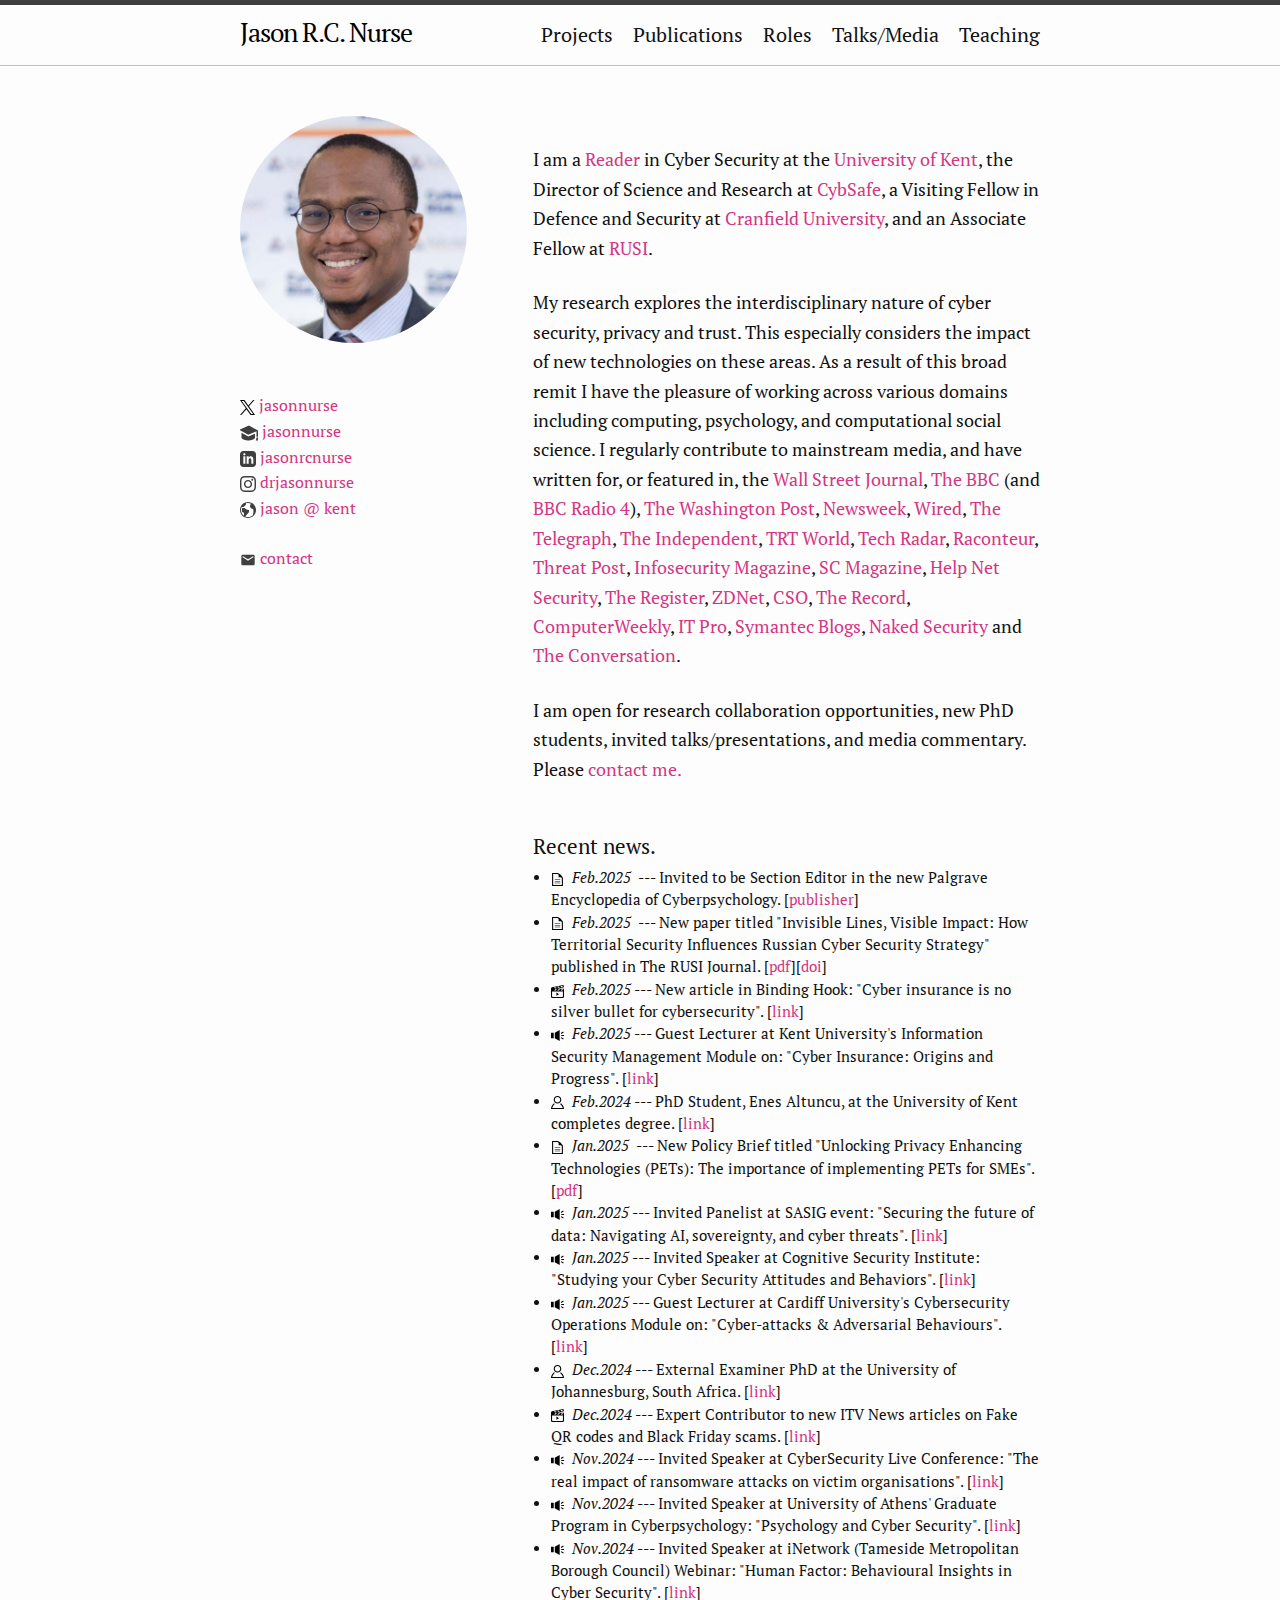
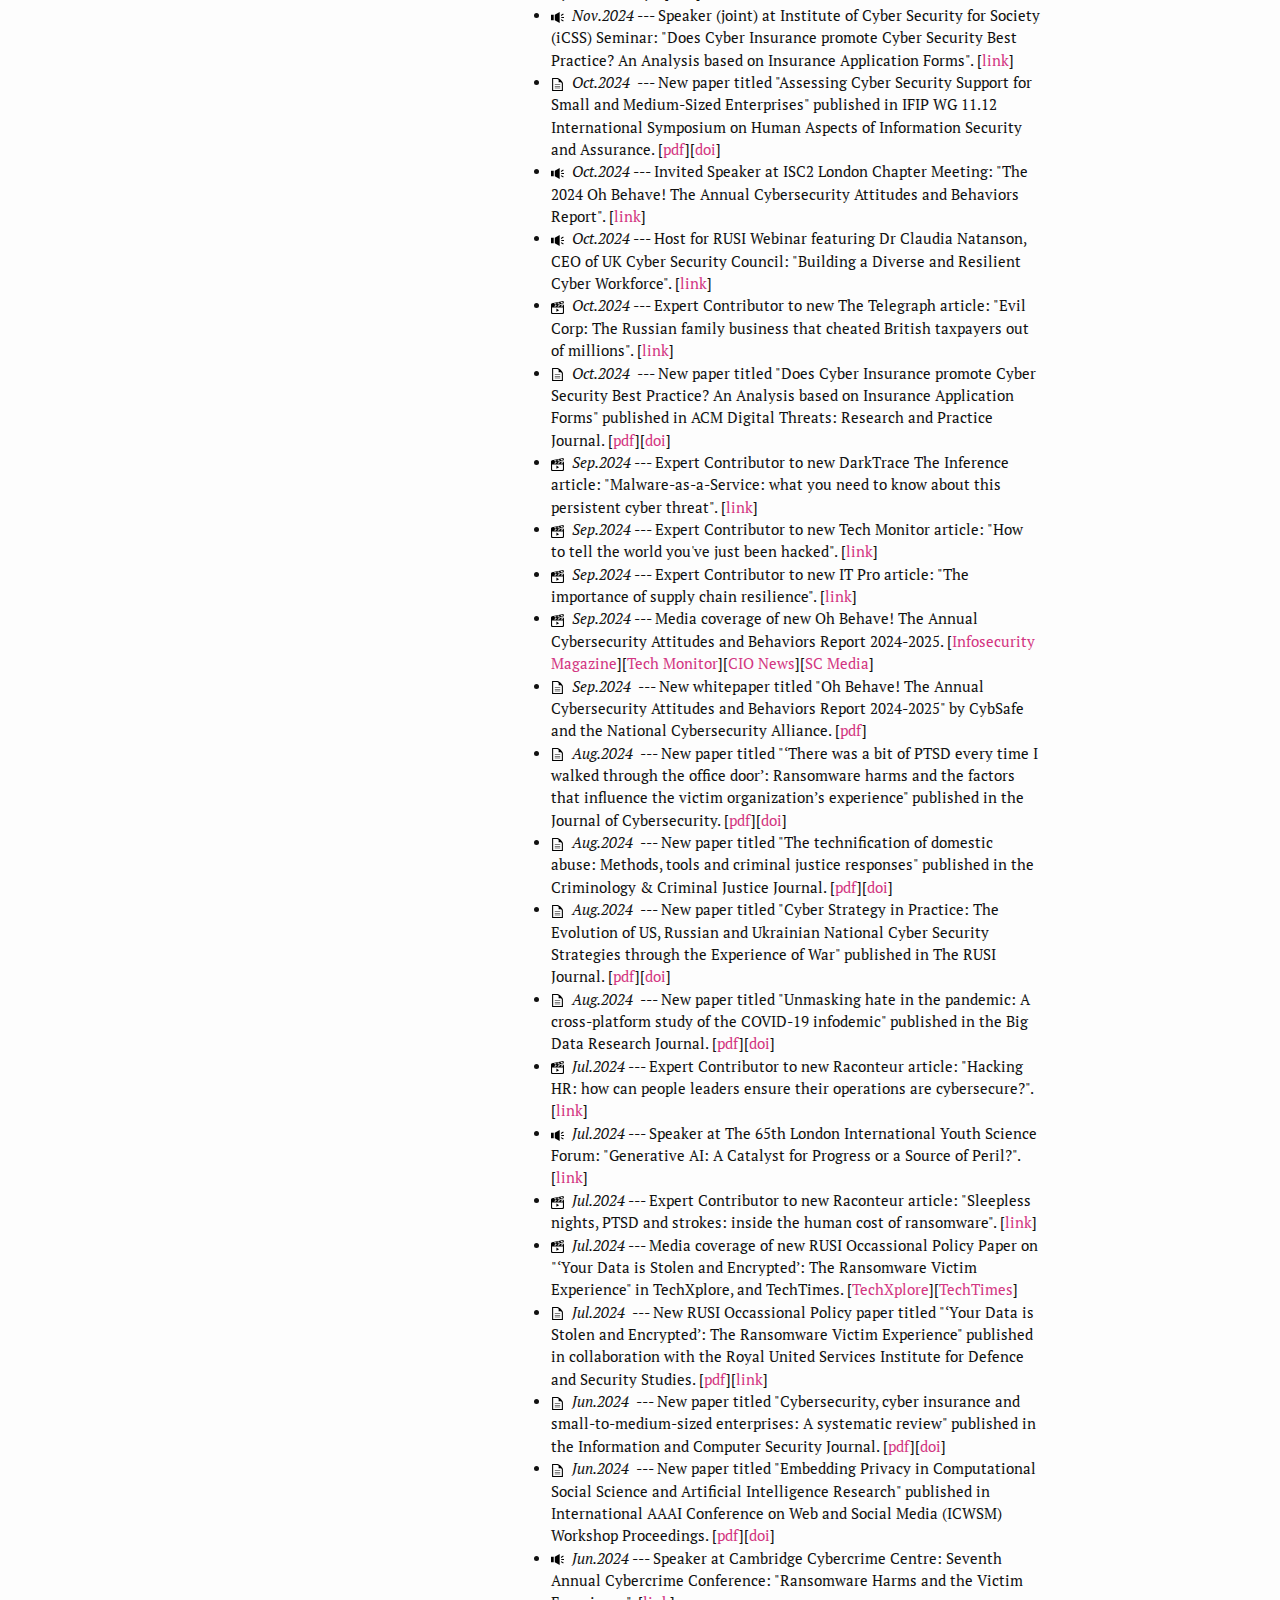
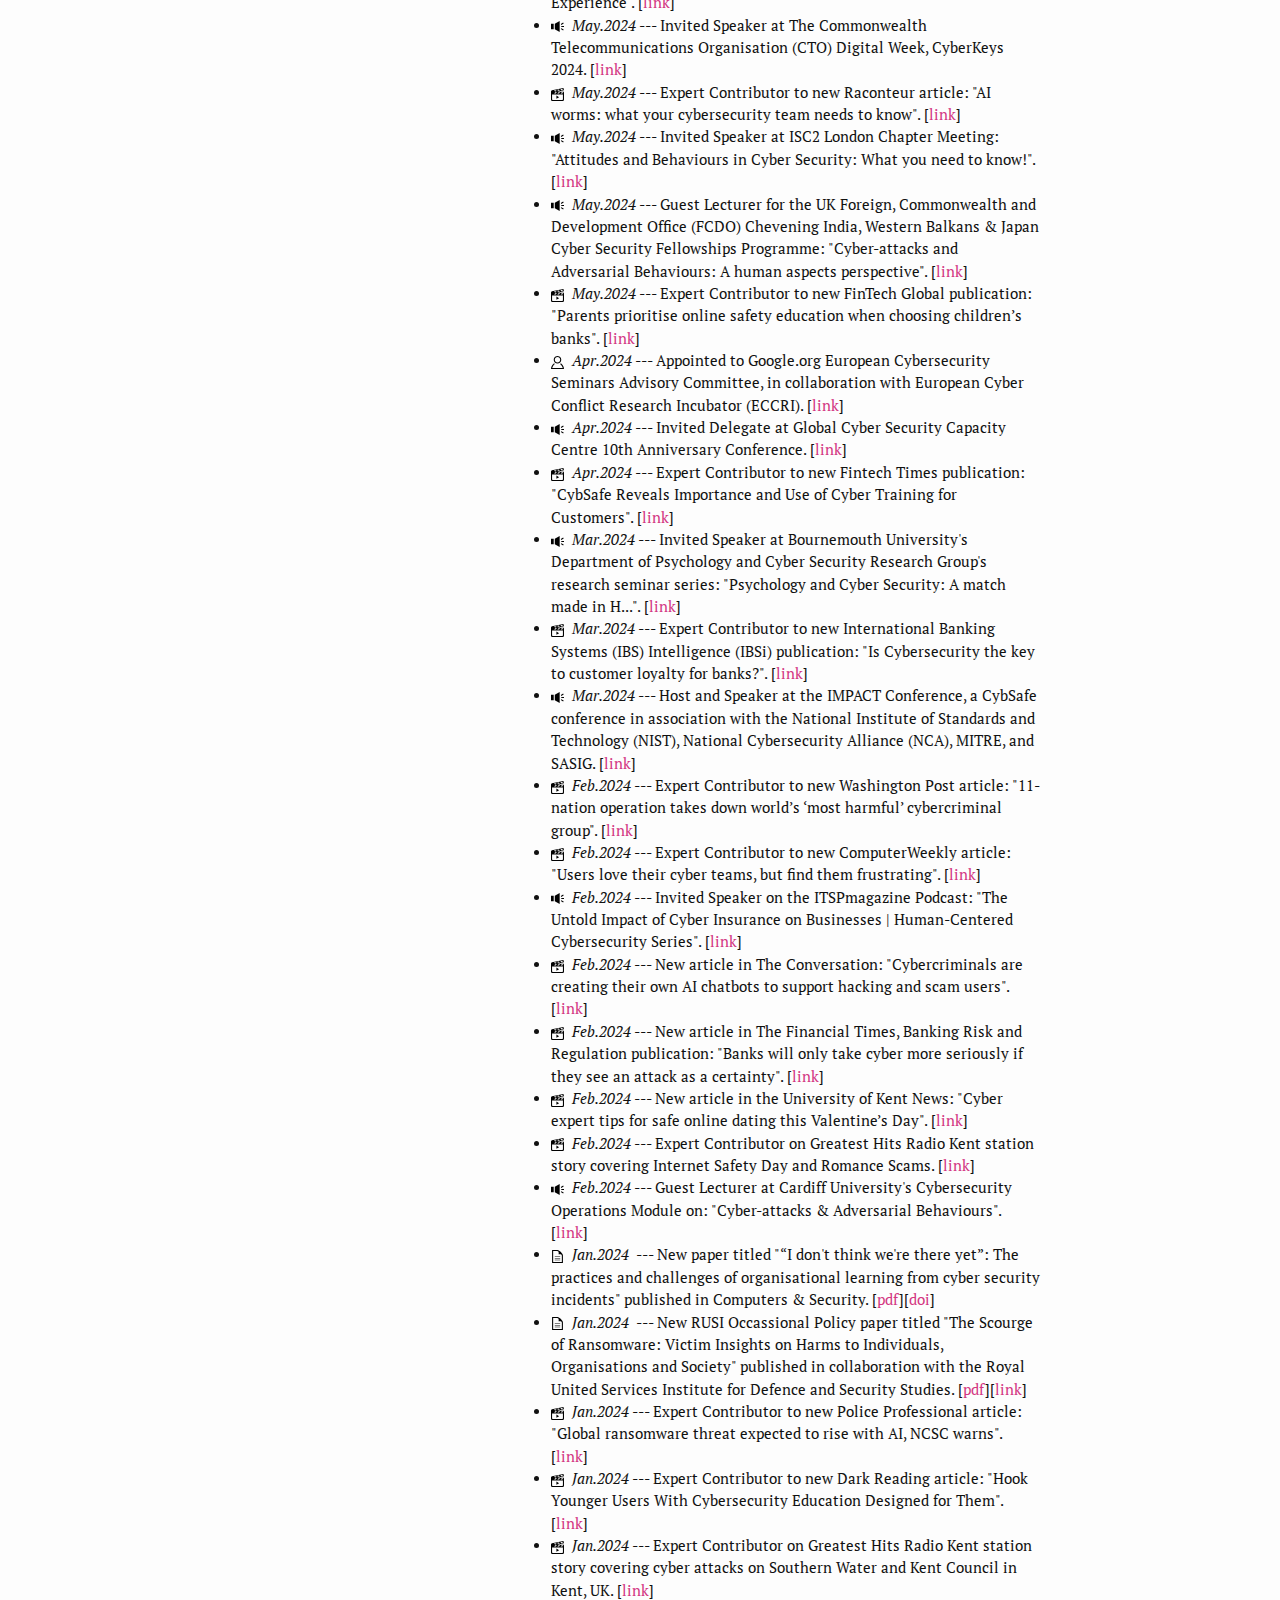
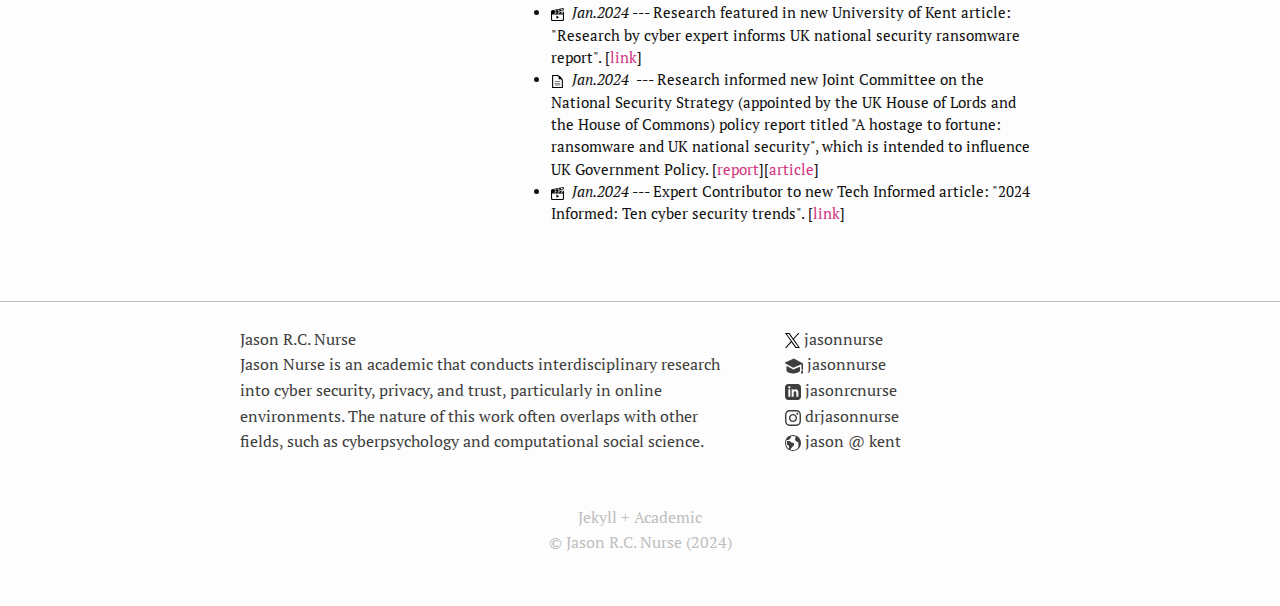
==== commit aee12f09: "update" ====
--- a/index.html
+++ b/index.html
@@ -290,7 +290,8 @@
   <li><img src="assets/images/speaker.svg" title="speaker" alt="speaker">&nbsp;&nbsp;<em>Nov.2024</em> --- Invited Speaker at iNetwork (Tameside Metropolitan Borough Council) Webinar: "Human Factor: Behavioural Insights in Cyber Security". [<a href="https://i-network.org.uk/2024/12/20/a-reflection-of-the-human-factor-behavioural-insights-in-cyber-security/" target="_blank">link</a>]</li>
   <li><img src="assets/images/speaker.svg" title="speaker" alt="speaker">&nbsp;&nbsp;<em>Nov.2024</em> --- Speaker (joint) at Institute of Cyber Security for Society (iCSS) Seminar: "Does Cyber Insurance promote Cyber Security Best Practice? An Analysis based on Insurance Application Forms". [<a href="https://doi.org/10.1145/3676283" target="_blank">link</a>]</li>
   <li><img src="assets/images/paper.svg" title="article" alt="article" />&nbsp;&nbsp;<em>Oct.2024</em>&nbsp; --- New paper titled "Assessing Cyber Security Support for Small and Medium-Sized Enterprises" published in IFIP WG 11.12 International Symposium on Human Aspects of Information Security and Assurance. [<a href="https://kar.kent.ac.uk/106167/" target="_blank">pdf</a>][<a href="https://doi.org/10.1007/978-3-031-72559-3_11" target="_blank">doi</a>]</li>
-
+  <li><img src="assets/images/speaker.svg" title="speaker" alt="speaker">&nbsp;&nbsp;<em>Oct.2024</em> --- Invited Speaker at ISC2 London Chapter Meeting: "The 2024 Oh Behave! The Annual Cybersecurity Attitudes and Behaviors Report". [<a href="https://isc2londonchapter.co.uk/event/isc2-london-chapter-2024-event-oct/" target="_blank">link</a>]</li>
+  <li><img src="assets/images/speaker.svg" title="speaker" alt="speaker">&nbsp;&nbsp;<em>Oct.2024</em> --- Host for RUSI Webinar featuring Dr Claudia Natanson, CEO of UK Cyber Security Council: "Building a Diverse and Resilient Cyber Workforce". [<a href="https://rusi.org/research-event-recordings/recording-claudia-natanson-building-diverse-and-resilient-cyber-workforce" target="_blank">link</a>]</li>
   <li><img src="/assets/images/media.svg" title="media" alt="media"  />&nbsp;&nbsp;<em>Oct.2024</em> --- Expert Contributor to new The Telegraph article: "Evil Corp: The Russian family business that cheated British taxpayers out of millions". [<a href="https://www.telegraph.co.uk/news/2024/10/03/evil-corp-ransomware-russia-national-crime-agency/" target="_blank">link</a>]</li> 
   <li><img src="assets/images/paper.svg" title="article" alt="article" />&nbsp;&nbsp;<em>Oct.2024</em>&nbsp; --- New paper titled "Does Cyber Insurance promote Cyber Security Best Practice? An Analysis based on Insurance Application Forms" published in ACM Digital Threats: Research and Practice Journal. [<a href="https://doi.org/10.1145/3676283" target="_blank">pdf</a>][<a href="https://doi.org/10.1145/3676283" target="_blank">doi</a>]</li>
   <li><img src="/assets/images/media.svg" title="media" alt="media"  />&nbsp;&nbsp;<em>Sep.2024</em> --- Expert Contributor to new DarkTrace The Inference article: "Malware-as-a-Service: what you need to know about this persistent cyber threat". [<a href="https://darktrace.com/the-inference/malware-as-a-service-what-you-need-to-know" target="_blank">link</a>]</li> 
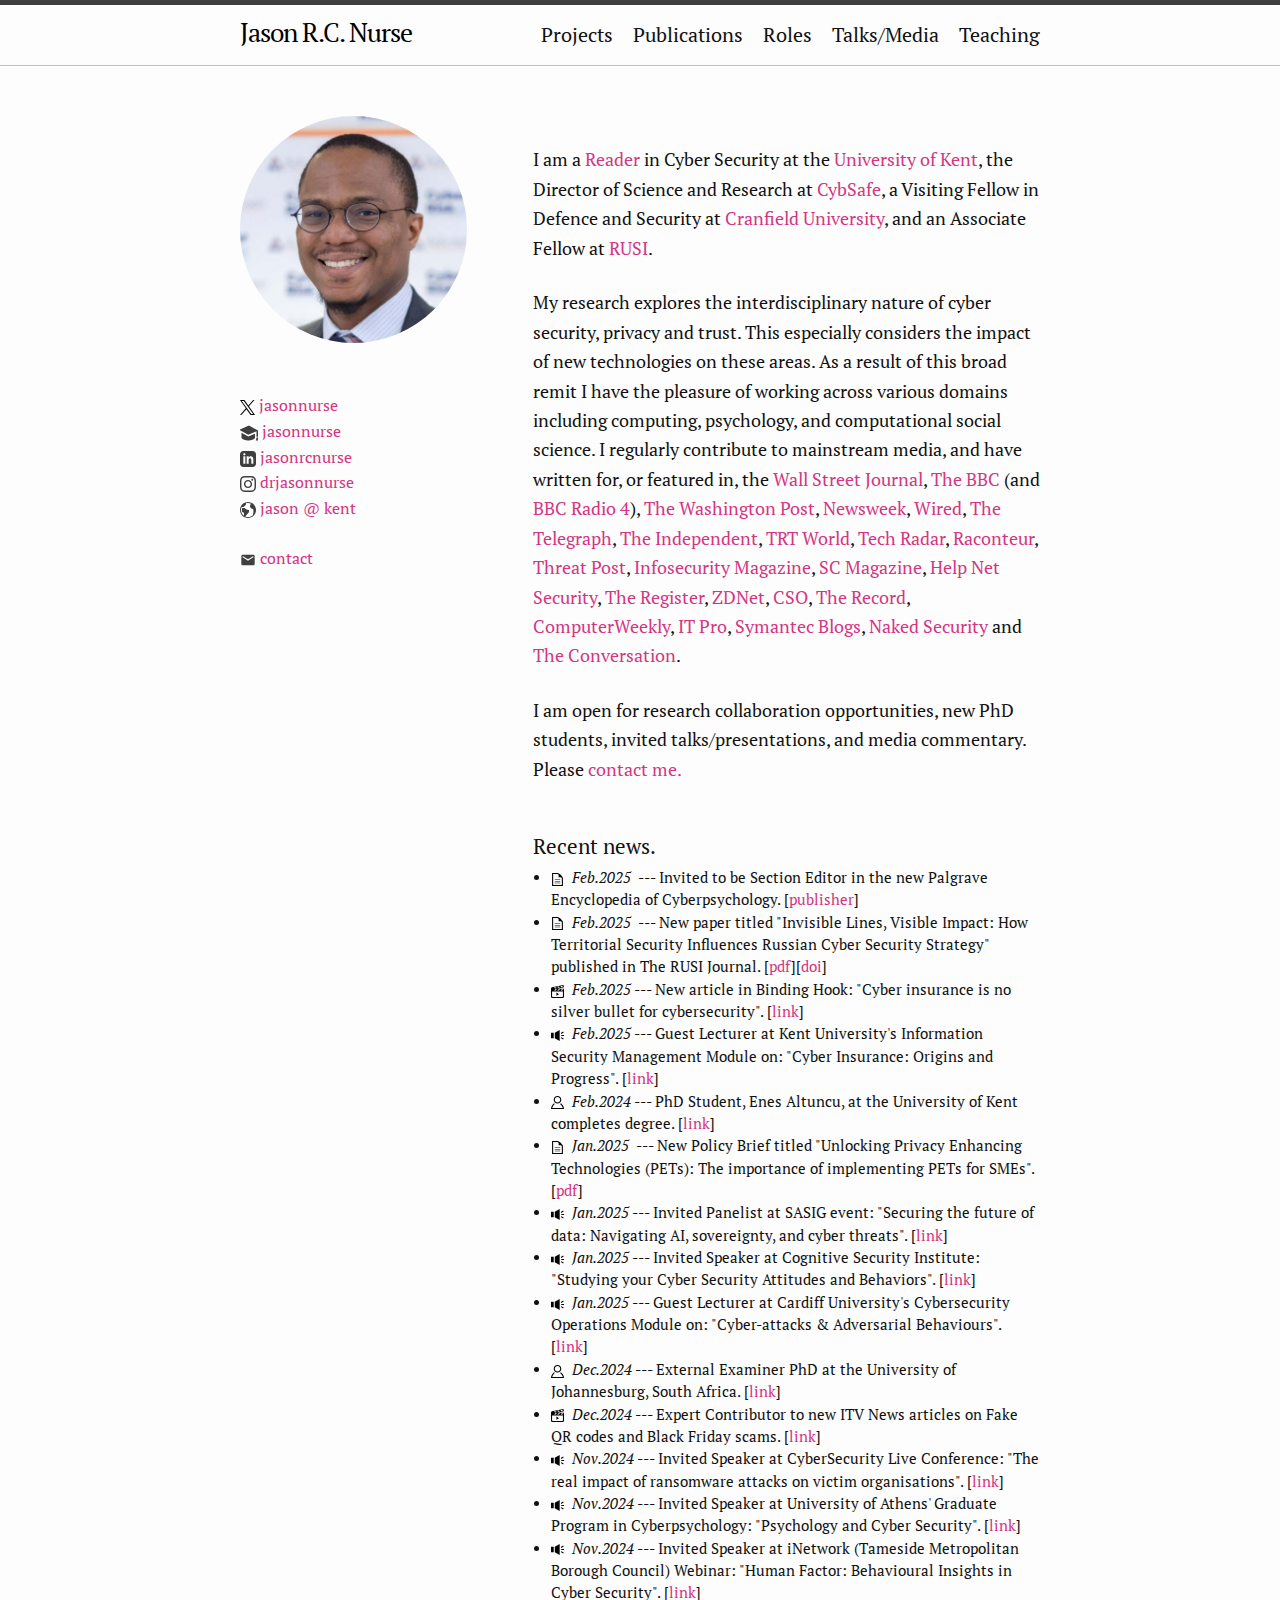
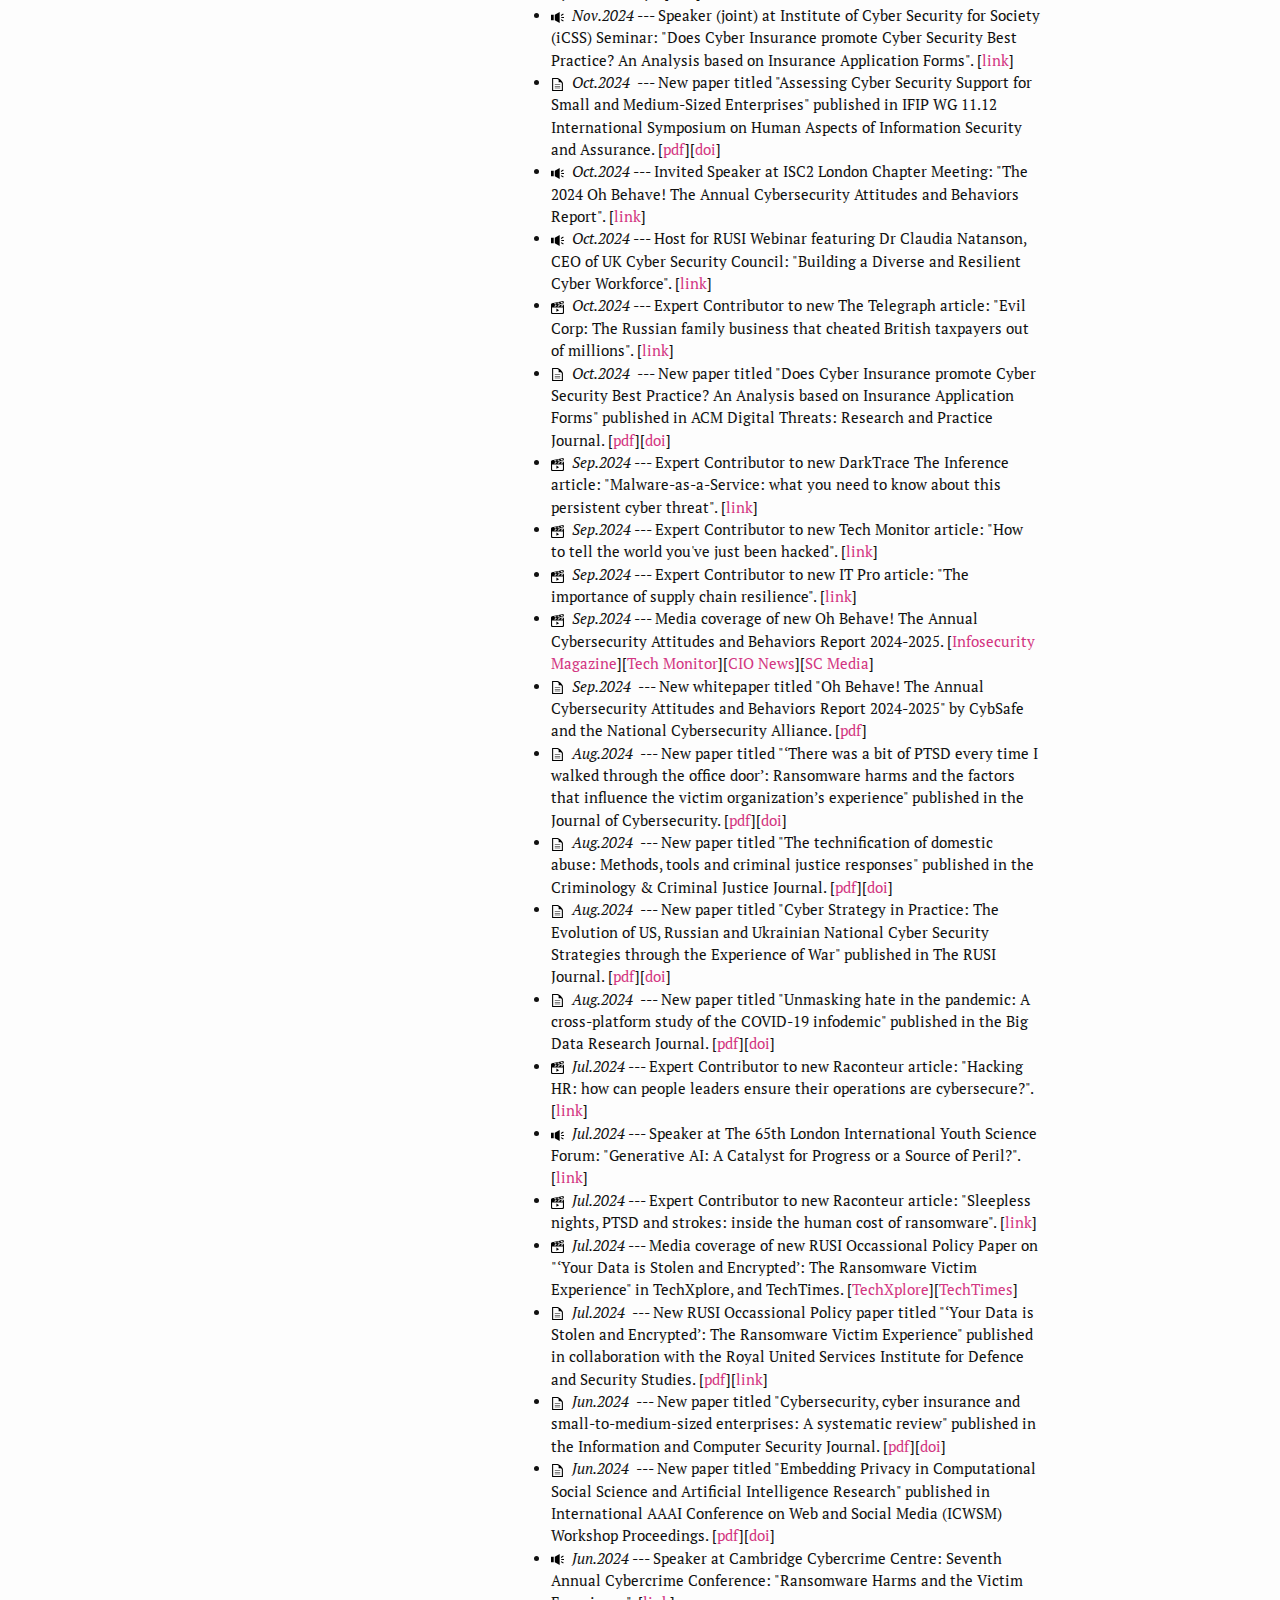
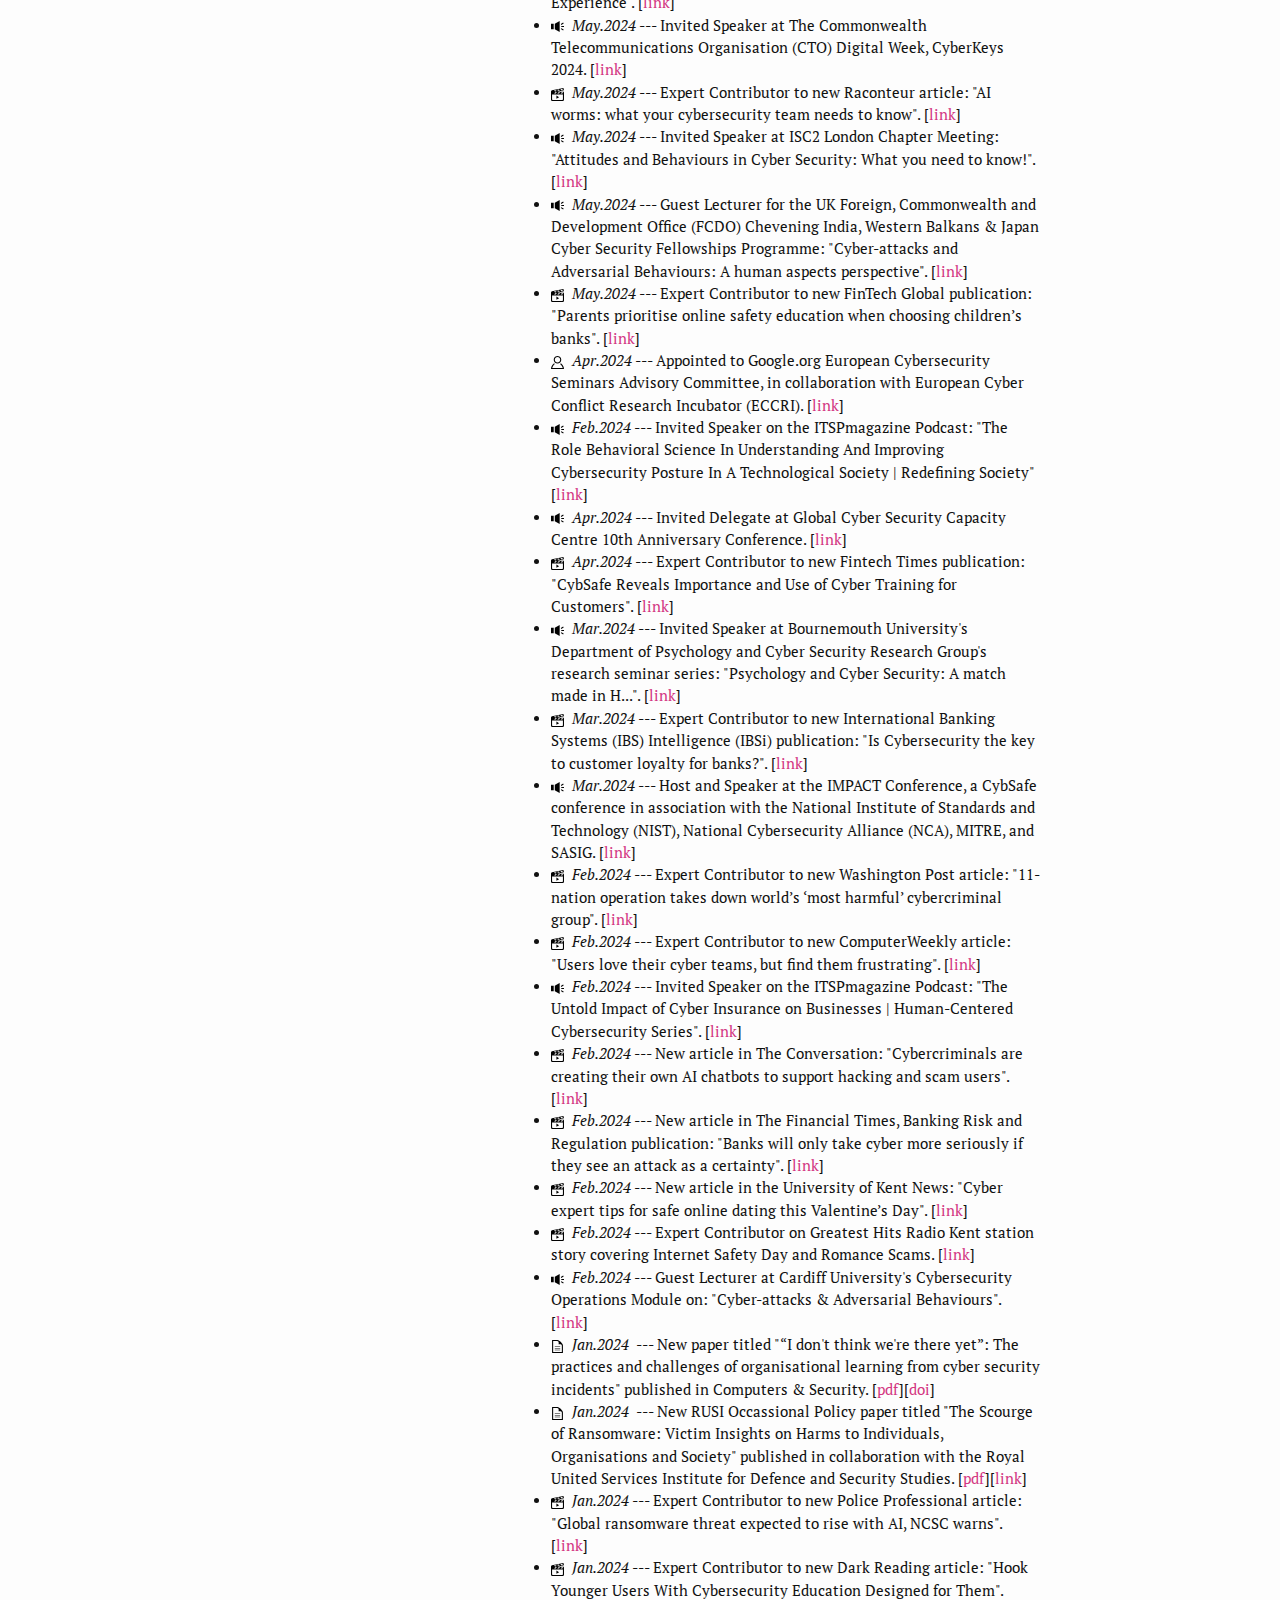
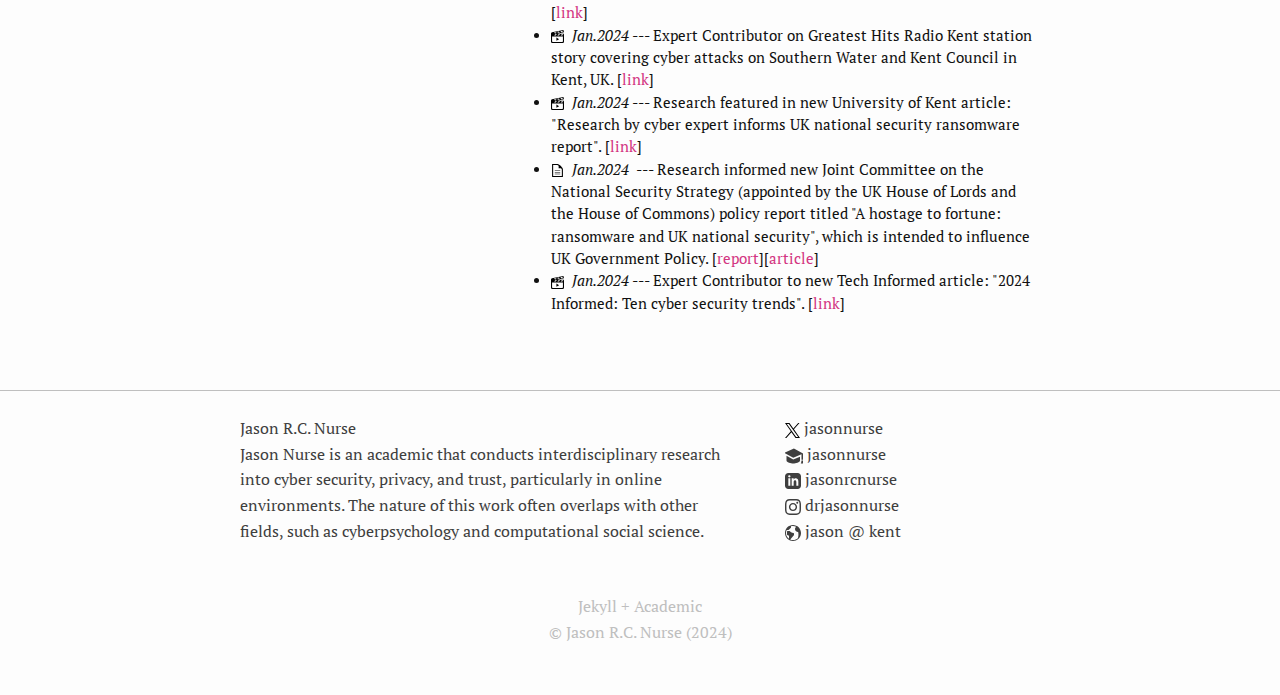
==== commit 998f9b3f: "update" ====
--- a/index.html
+++ b/index.html
@@ -318,6 +318,7 @@
   <li><img src="/assets/images/media.svg" title="media" alt="media"  />&nbsp;&nbsp;<em>May.2024</em> --- Expert Contributor to new FinTech Global publication: "Parents prioritise online safety education when choosing children’s banks". [<a href="https://fintech.global/2024/05/14/parents-prioritise-online-safety-education-when-choosing-childrens-banks/" target="_blank">link</a>]</li> 
   <li><img src="assets/images/role.svg" title="role" alt="role" />&nbsp;&nbsp;<em>Apr.2024</em> --- Appointed to Google.org European Cybersecurity
     Seminars Advisory Committee, in collaboration with European Cyber Conflict Research Incubator (ECCRI). [<a href="https://cyberseminars.withgoogle.com/" target="_blank">link</a>]</li>
+  <li><img src="assets/images/speaker.svg" title="speaker" alt="speaker">&nbsp;&nbsp;<em>Feb.2024</em> --- Invited Speaker on the ITSPmagazine Podcast: "The Role Behavioral Science In Understanding And Improving Cybersecurity Posture In A Technological Society | Redefining Society" [<a href="https://www.youtube.com/watch?v=2ZxekSQEtj8" target="_blank">link</a>]</li>
   <li><img src="assets/images/speaker.svg" title="speaker" alt="speaker">&nbsp;&nbsp;<em>Apr.2024</em> --- Invited Delegate at Global Cyber Security Capacity Centre 10th Anniversary Conference.  [<a href="https://gcscc.ox.ac.uk/event/gcscc-10th-anniversary-conference-oxford" target="_blank">link</a>]</li>
   <li><img src="/assets/images/media.svg" title="media" alt="media"  />&nbsp;&nbsp;<em>Apr.2024</em> --- Expert Contributor to new Fintech Times publication: "CybSafe Reveals Importance and Use of Cyber Training for Customers". [<a href="https://thefintechtimes.com/cybsafe-reveals-importance-and-use-of-cyber-training-for-customers/" target="_blank">link</a>]</li> 
   <li><img src="assets/images/speaker.svg" title="speaker" alt="speaker">&nbsp;&nbsp;<em>Mar.2024</em> --- Invited Speaker at Bournemouth University's Department of Psychology and Cyber Security Research Group's research seminar series: "Psychology and Cyber Security: A match made in H...". [<a href="https://www.bournemouth.ac.uk/research/centres-institutes/computing-informatics-research-centre-circ/bournemouth-university-cyber-security-research-group-bucsr" target="_blank">link</a>]</li>
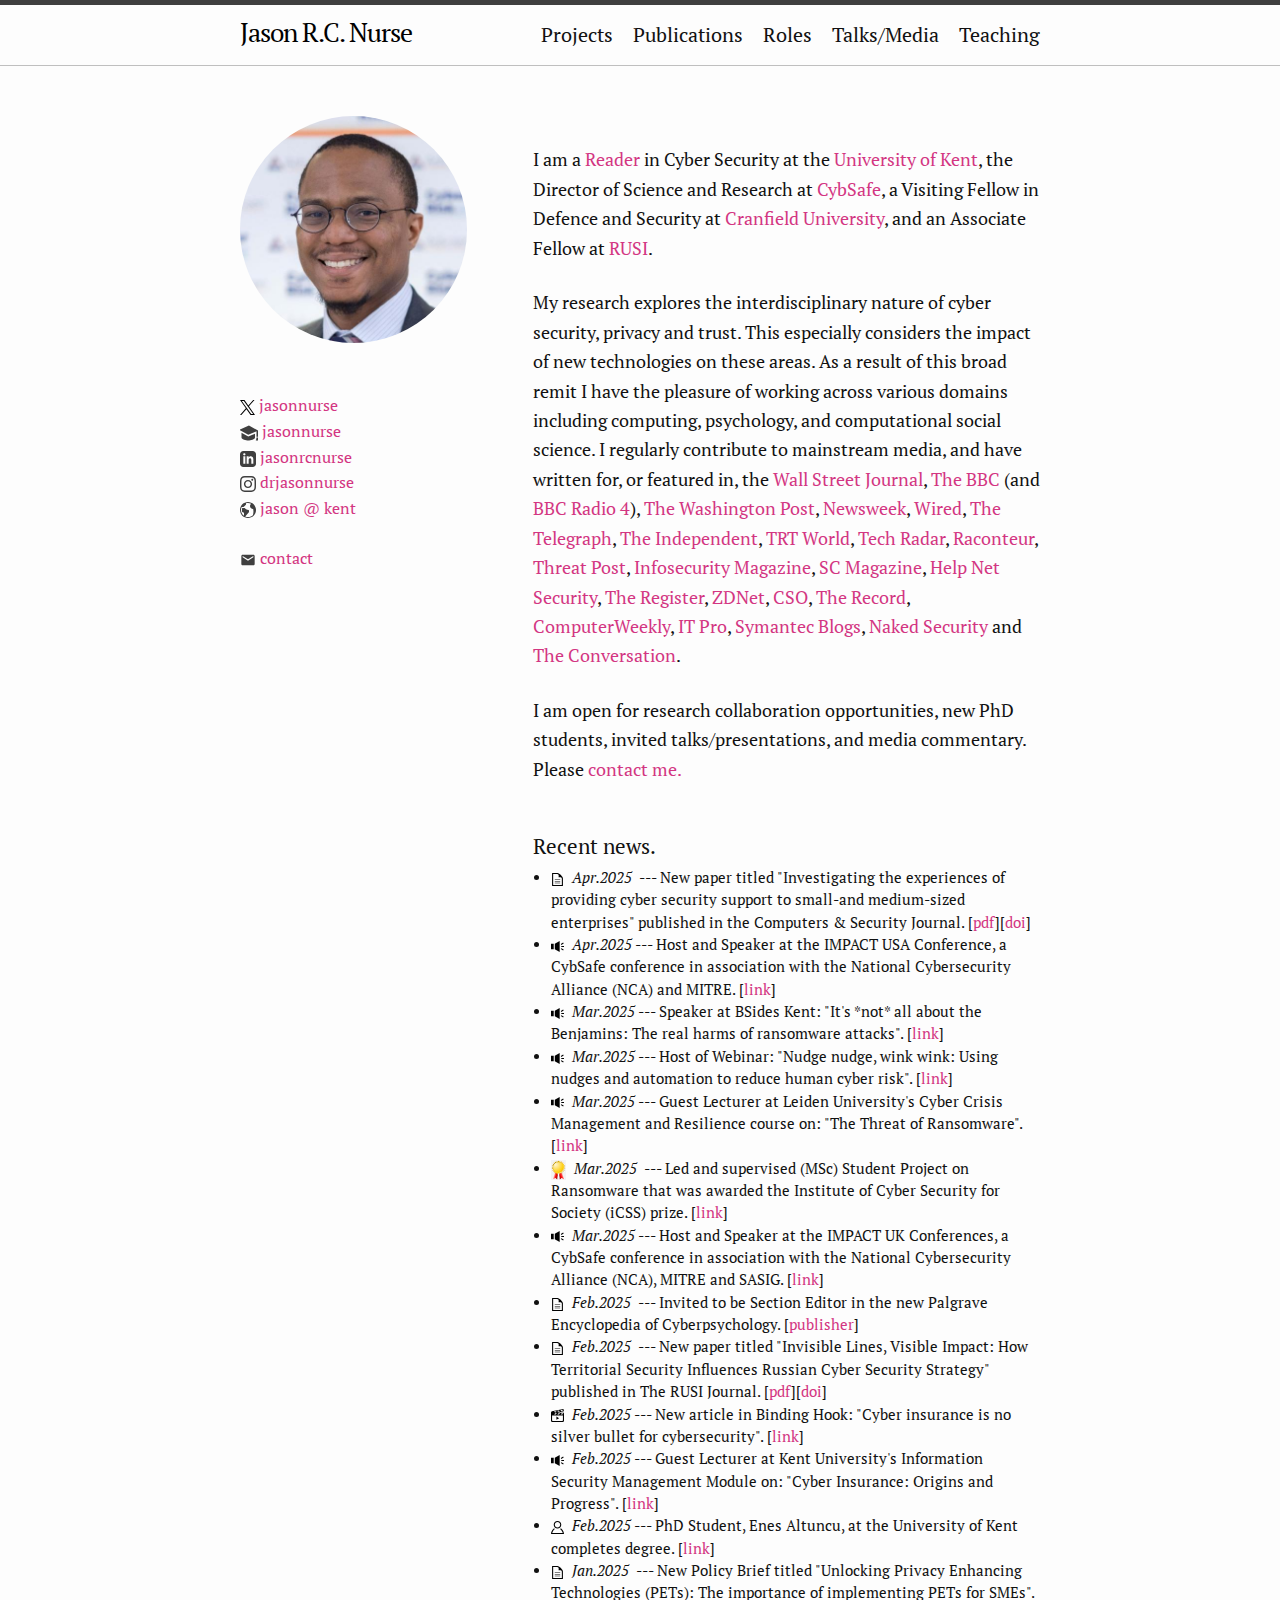
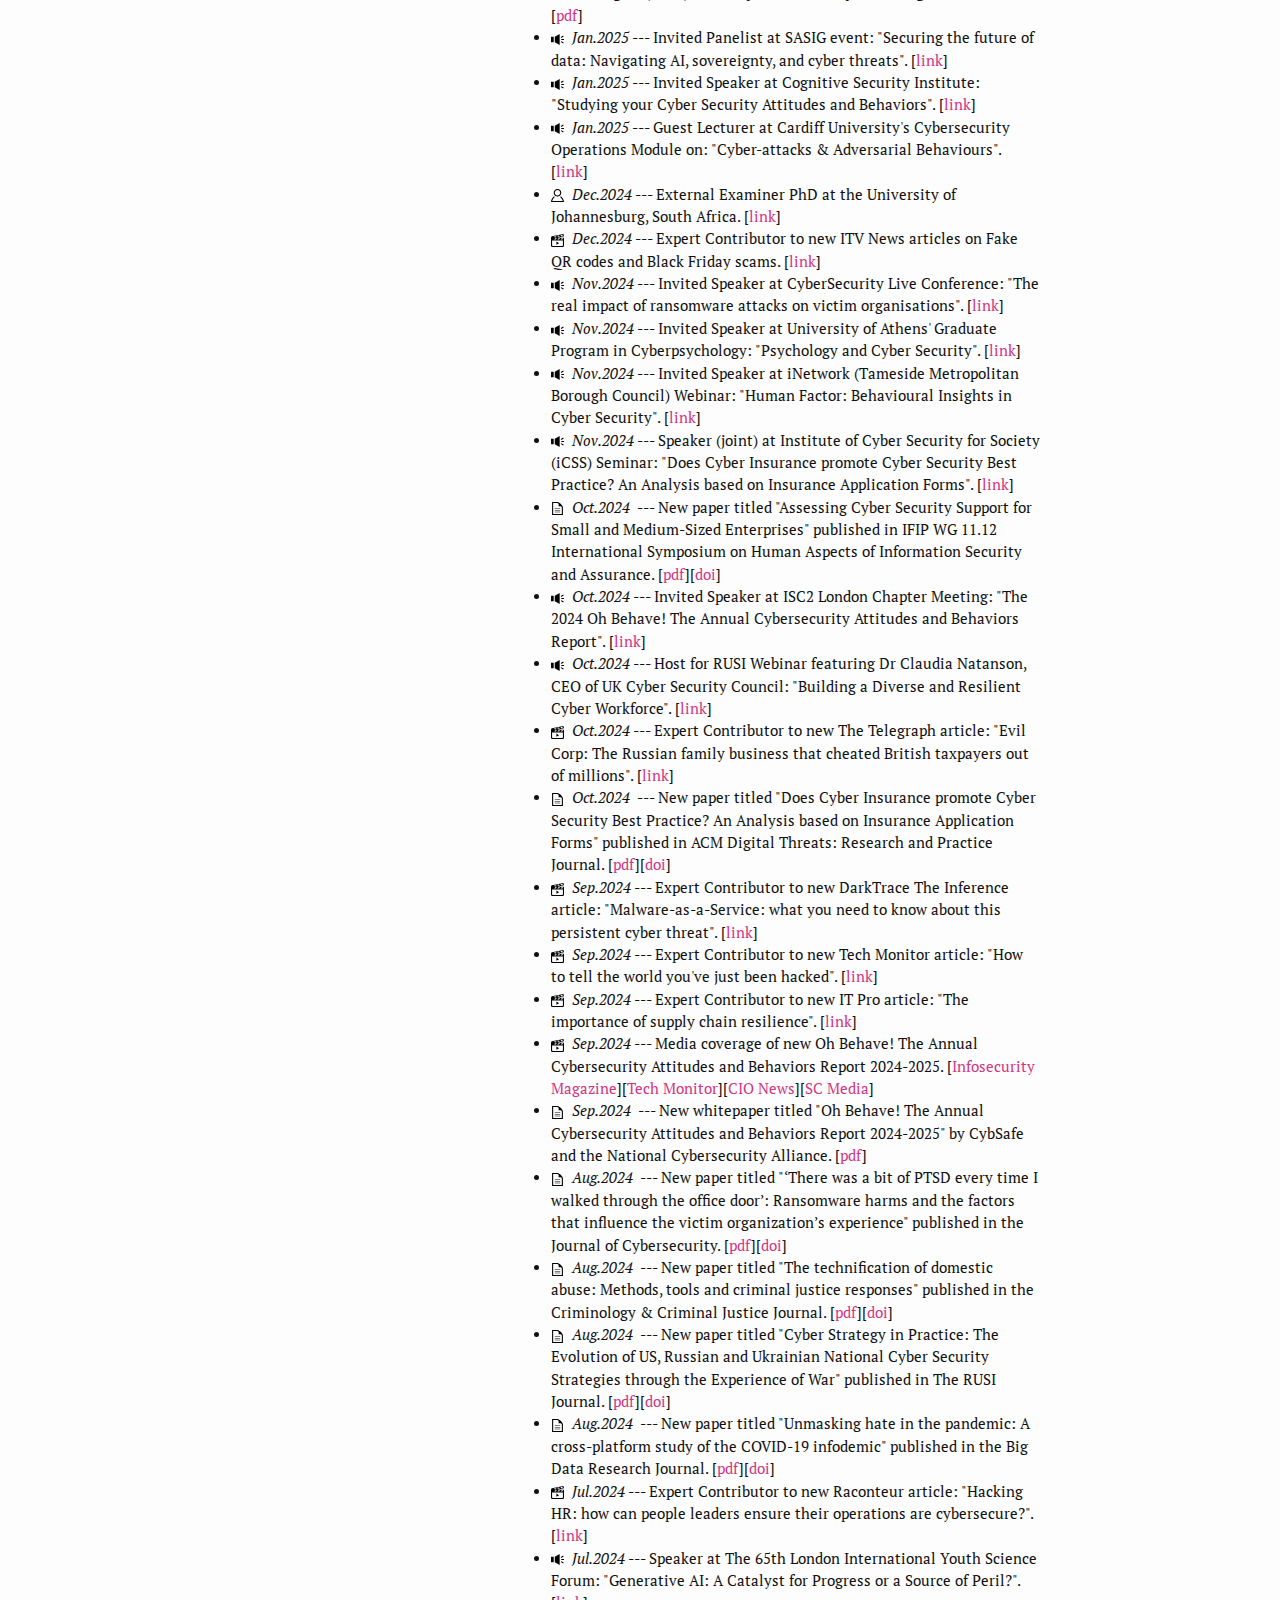
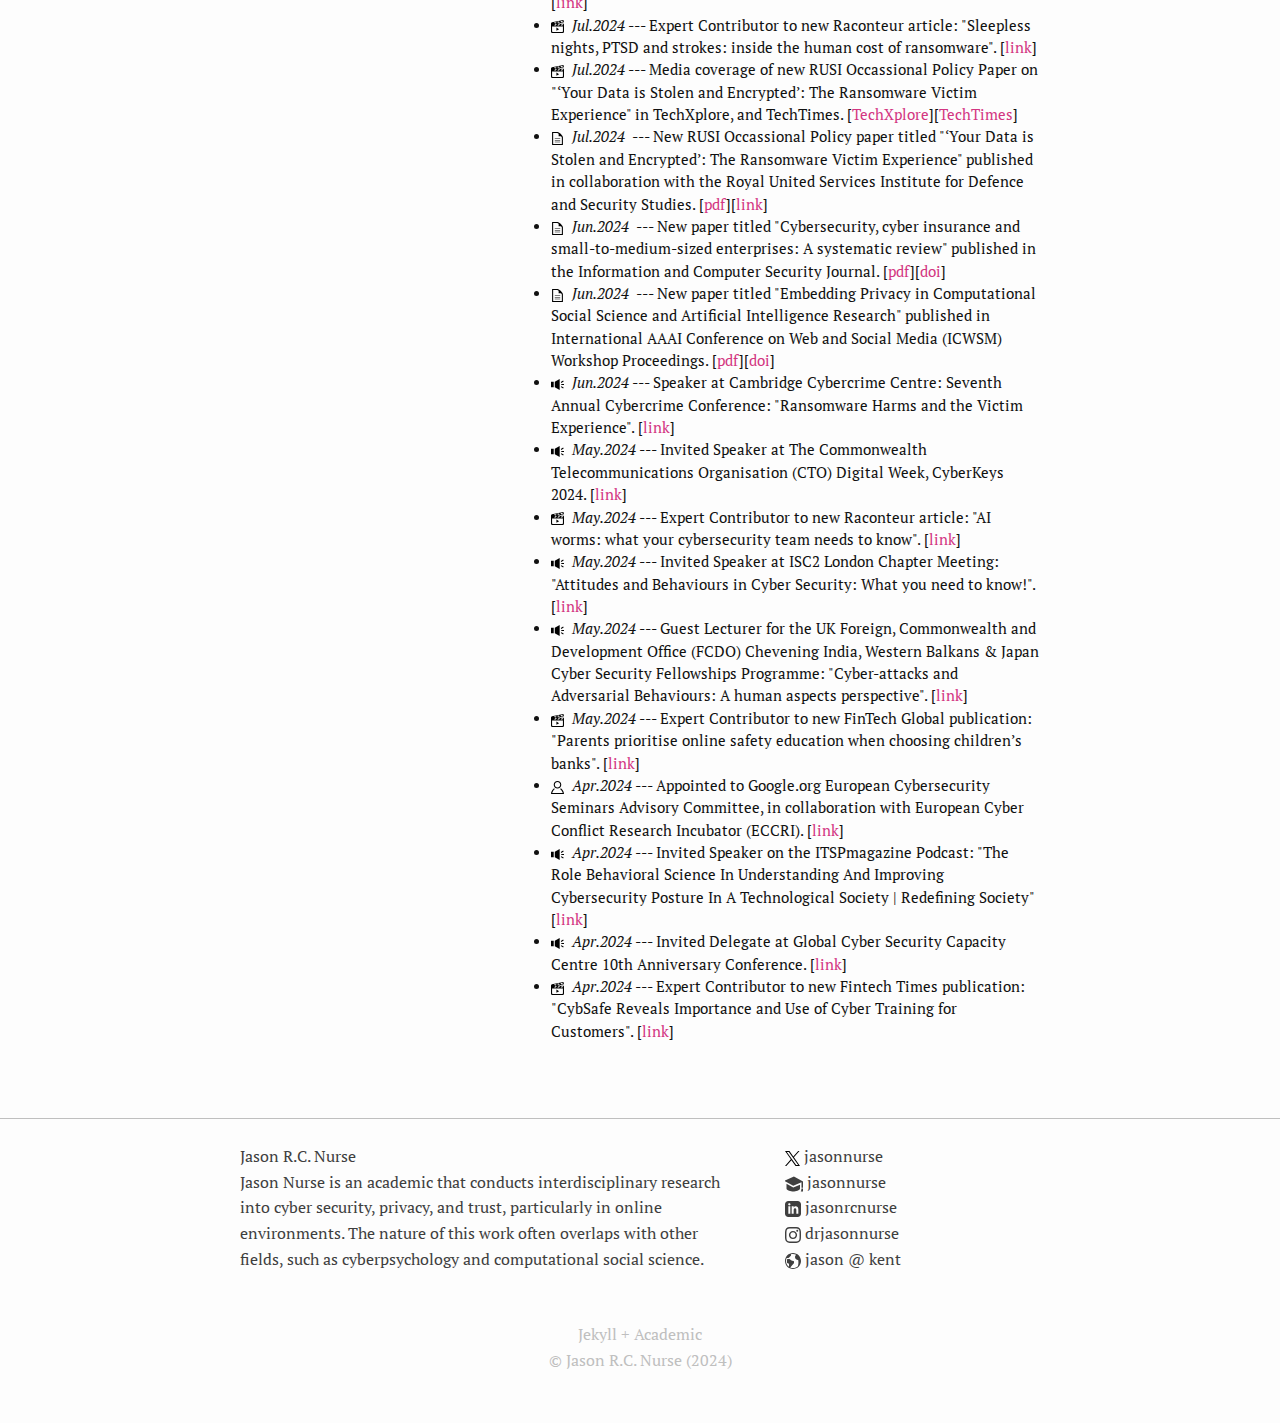
==== commit 5ddc3cbc: "update" ====
--- a/index.html
+++ b/index.html
@@ -272,13 +272,18 @@
 
 <div class="recentnewsd">
 <ul class="recentnewsd">
-
-
+  <li><img src="assets/images/paper.svg" title="article" alt="article" />&nbsp;&nbsp;<em>Apr.2025</em>&nbsp; --- New paper titled "Investigating the experiences of providing cyber security support to small-and medium-sized enterprises" published in the Computers & Security Journal. [<a href="https://kar.kent.ac.uk/109229/" target="_blank">pdf</a>][<a href="https://doi.org/10.1016/j.cose.2025.104448" target="_blank">doi</a>]</li>
+  <li><img src="assets/images/speaker.svg" title="speaker" alt="speaker">&nbsp;&nbsp;<em>Apr.2025</em> --- Host and Speaker at the IMPACT USA Conference, a CybSafe conference in association with the National Cybersecurity Alliance (NCA) and MITRE. [<a href="https://www.theimpactconference.com/" target="_blank">link</a>]</li>
+  <li><img src="assets/images/speaker.svg" title="speaker" alt="speaker">&nbsp;&nbsp;<em>Mar.2025</em> --- Speaker at BSides Kent: "It's *not* all about the Benjamins: The real harms of ransomware attacks". [<a href="https://bsideskent.org/event-details" target="_blank">link</a>]</li>
+  <li><img src="assets/images/speaker.svg" title="speaker" alt="speaker">&nbsp;&nbsp;<em>Mar.2025</em> --- Host of Webinar: "Nudge nudge, wink wink: Using nudges and automation to reduce human cyber risk". [<a href="https://www.cybsafe.com/webinars/nudge-nudge-wink-wink/" target="_blank">link</a>]</li>
+  <li><img src="assets/images/speaker.svg" title="speaker" alt="speaker">&nbsp;&nbsp;<em>Mar.2025</em> --- Guest Lecturer at Leiden University's Cyber Crisis Management and Resilience course on: "The Threat of Ransomware". [<a href="https://www.universiteitleiden.nl/en/education/study-programmes/master/crisis-and-security-management" target="_blank">link</a>]</li>
+  <li><img src="assets/images/award.png" title="award" alt="award" style="width:15px" />&nbsp;&nbsp;<em>Mar.2025</em>&nbsp; --- Led and supervised (MSc) Student Project on Ransomware that was awarded the Institute of Cyber Security for Society (iCSS) prize. [<a href="https://www.linkedin.com/posts/icss-unikent_congratulations-to-cyber-security-students-activity-7312534583927816194-vATV" target="_blank">link</a>]</li>
+  <li><img src="assets/images/speaker.svg" title="speaker" alt="speaker">&nbsp;&nbsp;<em>Mar.2025</em> --- Host and Speaker at the IMPACT UK Conferences, a CybSafe conference in association with the National Cybersecurity Alliance (NCA), MITRE and SASIG. [<a href="https://www.theimpactconference.com/" target="_blank">link</a>]</li>
   <li><img src="assets/images/paper.svg" title="article" alt="article" />&nbsp;&nbsp;<em>Feb.2025</em>&nbsp; --- Invited to be Section Editor in the new Palgrave Encyclopedia of Cyberpsychology. [<a href="https://www.palgrave.com/gp" target="_blank">publisher</a>]</li>
   <li><img src="assets/images/paper.svg" title="article" alt="article" />&nbsp;&nbsp;<em>Feb.2025</em>&nbsp; --- New paper titled "Invisible Lines, Visible Impact: How Territorial Security Influences Russian Cyber Security Strategy" published in The RUSI Journal. [<a href="https://kar.kent.ac.uk/108712/" target="_blank">pdf</a>][<a href="https://doi.org/10.1080/03071847.2025.2458143" target="_blank">doi</a>]</li>
   <li><img src="/assets/images/media.svg" title="media" alt="media"  />&nbsp;&nbsp;<em>Feb.2025</em> --- New article in Binding Hook: "Cyber insurance is no silver bullet for cybersecurity". [<a href="https://bindinghook.com/articles-hooked-on-trends/cyber-insurance-is-no-silver-bullet-for-cybersecurity/" target="_blank">link</a>]</li> 
   <li><img src="assets/images/speaker.svg" title="speaker" alt="speaker">&nbsp;&nbsp;<em>Feb.2025</em> --- Guest Lecturer at Kent University's Information Security Management Module on: "Cyber Insurance: Origins and Progress". [<a href="https://www.kent.ac.uk/courses/modules/module/COMP6644" target="_blank">link</a>]</li>
-  <li><img src="assets/images/role.svg" title="role" alt="role" />&nbsp;&nbsp;<em>Feb.2024</em> --- PhD Student, Enes Altuncu, at the University of Kent completes degree. [<a href="https://scholar.google.com/citations?user=TP64mowAAAAJ&hl=en" target="_blank">link</a>]</li>
+  <li><img src="assets/images/role.svg" title="role" alt="role" />&nbsp;&nbsp;<em>Feb.2025</em> --- PhD Student, Enes Altuncu, at the University of Kent completes degree. [<a href="https://scholar.google.com/citations?user=TP64mowAAAAJ&hl=en" target="_blank">link</a>]</li>
   <li><img src="assets/images/paper.svg" title="article" alt="article" />&nbsp;&nbsp;<em>Jan.2025</em>&nbsp; --- New Policy Brief titled "Unlocking Privacy Enhancing Technologies (PETs): The importance of implementing PETs for SMEs". [<a href="https://bpb-eu-w2.wpmucdn.com/blogs.bristol.ac.uk/dist/1/670/files/2025/02/REPHRAIN-PETS-for-SMEs-Policy-Brief-January-2025.pdf" target="_blank">pdf</a>]</li>
   <li><img src="assets/images/speaker.svg" title="speaker" alt="speaker">&nbsp;&nbsp;<em>Jan.2025</em> --- Invited Panelist at SASIG event: "Securing the future of data: Navigating AI, sovereignty, and cyber threats". [<a href="https://www.thesasig.com/calendar/event/2025-01-16-gdpr/" target="_blank">link</a>]</li>
   <li><img src="assets/images/speaker.svg" title="speaker" alt="speaker">&nbsp;&nbsp;<em>Jan.2025</em> --- Invited Speaker at Cognitive Security Institute: "Studying your Cyber Security Attitudes and Behaviors". [<a href="https://www.cognitivesecurity.institute/" target="_blank">link</a>]</li>
@@ -318,9 +323,12 @@
   <li><img src="/assets/images/media.svg" title="media" alt="media"  />&nbsp;&nbsp;<em>May.2024</em> --- Expert Contributor to new FinTech Global publication: "Parents prioritise online safety education when choosing children’s banks". [<a href="https://fintech.global/2024/05/14/parents-prioritise-online-safety-education-when-choosing-childrens-banks/" target="_blank">link</a>]</li> 
   <li><img src="assets/images/role.svg" title="role" alt="role" />&nbsp;&nbsp;<em>Apr.2024</em> --- Appointed to Google.org European Cybersecurity
     Seminars Advisory Committee, in collaboration with European Cyber Conflict Research Incubator (ECCRI). [<a href="https://cyberseminars.withgoogle.com/" target="_blank">link</a>]</li>
-  <li><img src="assets/images/speaker.svg" title="speaker" alt="speaker">&nbsp;&nbsp;<em>Feb.2024</em> --- Invited Speaker on the ITSPmagazine Podcast: "The Role Behavioral Science In Understanding And Improving Cybersecurity Posture In A Technological Society | Redefining Society" [<a href="https://www.youtube.com/watch?v=2ZxekSQEtj8" target="_blank">link</a>]</li>
+  <li><img src="assets/images/speaker.svg" title="speaker" alt="speaker">&nbsp;&nbsp;<em>Apr.2024</em> --- Invited Speaker on the ITSPmagazine Podcast: "The Role Behavioral Science In Understanding And Improving Cybersecurity Posture In A Technological Society | Redefining Society" [<a href="https://www.youtube.com/watch?v=2ZxekSQEtj8" target="_blank">link</a>]</li>
   <li><img src="assets/images/speaker.svg" title="speaker" alt="speaker">&nbsp;&nbsp;<em>Apr.2024</em> --- Invited Delegate at Global Cyber Security Capacity Centre 10th Anniversary Conference.  [<a href="https://gcscc.ox.ac.uk/event/gcscc-10th-anniversary-conference-oxford" target="_blank">link</a>]</li>
   <li><img src="/assets/images/media.svg" title="media" alt="media"  />&nbsp;&nbsp;<em>Apr.2024</em> --- Expert Contributor to new Fintech Times publication: "CybSafe Reveals Importance and Use of Cyber Training for Customers". [<a href="https://thefintechtimes.com/cybsafe-reveals-importance-and-use-of-cyber-training-for-customers/" target="_blank">link</a>]</li> 
+
+  <!--
+
   <li><img src="assets/images/speaker.svg" title="speaker" alt="speaker">&nbsp;&nbsp;<em>Mar.2024</em> --- Invited Speaker at Bournemouth University's Department of Psychology and Cyber Security Research Group's research seminar series: "Psychology and Cyber Security: A match made in H...". [<a href="https://www.bournemouth.ac.uk/research/centres-institutes/computing-informatics-research-centre-circ/bournemouth-university-cyber-security-research-group-bucsr" target="_blank">link</a>]</li>
   <li><img src="/assets/images/media.svg" title="media" alt="media"  />&nbsp;&nbsp;<em>Mar.2024</em> --- Expert Contributor to new International Banking Systems (IBS) Intelligence (IBSi) publication: "Is Cybersecurity the key to customer loyalty for banks?". [<a href="https://ibsintelligence.com/blogs/is-cybersecurity-the-key-to-customer-loyalty-for-banks/" target="_blank">link</a>]</li> 
   <li><img src="assets/images/speaker.svg" title="speaker" alt="speaker">&nbsp;&nbsp;<em>Mar.2024</em> --- Host and Speaker at the IMPACT Conference, a CybSafe conference in association with the National Institute of Standards and Technology (NIST), National Cybersecurity Alliance (NCA), MITRE, and SASIG. [<a href="https://www.theimpactconference.com/" target="_blank">link</a>]</li>
@@ -341,7 +349,7 @@
   <li><img src="assets/images/paper.svg" title="article" alt="article" />&nbsp;&nbsp;<em>Jan.2024</em>&nbsp; --- Research informed new Joint Committee on the National Security Strategy (appointed by the UK House of Lords and the House of Commons) policy report titled "A hostage to fortune: ransomware and UK national security", which  is intended to influence UK Government Policy. [<a href="https://committees.parliament.uk/publications/42493/documents/211438/default/" target="_blank">report</a>][<a href="https://doi.org/10.1016/j.cose.2023.103162" target="_blank">article</a>]</li>
   <li><img src="/assets/images/media.svg" title="media" alt="media"  />&nbsp;&nbsp;<em>Jan.2024</em> --- Expert Contributor to new Tech Informed article: "2024 Informed: Ten cyber security trends". [<a href="https://techinformed.com/2024-informed-ten-cybersecurity-trends/" target="_blank">link</a>]</li>
 
-  <!--
+
   <li><img src="assets/images/paper.svg" title="article" alt="article" />&nbsp;&nbsp;<em>Dec.2023</em>&nbsp; --- New paper titled "Supporting Small and Medium-sized Enterprises in using Privacy Enhancing Technologies" published in 5th International Conference on HCI for Cybersecurity, Privacy and Trust (HCII). [<a href="https://kar.kent.ac.uk/100198/1/HCII-2023-SME-PETs.pdf" target="_blank">pdf</a>][<a href="https://doi.org/10.1007/978-3-031-35822-7_19" target="_blank">doi</a>]</li>
   <li><img src="/assets/images/media.svg" title="media" alt="media"  />&nbsp;&nbsp;<em>Dec.2023</em> --- Expert Contributor to new Cyber Security Hub article: "How ransomware extortion is evolving". [<a href="https://www.cshub.com/attacks/interviews/how-ransomware-extortion-is-evolving" target="_blank">link</a>]</li>
   <li><img src="/assets/images/media.svg" title="media" alt="media"  />&nbsp;&nbsp;<em>Dec.2023</em> --- Expert Contributor to new Silicon Republic article: "Joy to the world of books: Recommendations from tech leaders". [<a href="https://www.siliconrepublic.com/business/books-recommendations-business-tech-leaders-fiction-christmas-ai-holidays" target="_blank">link</a>]</li>
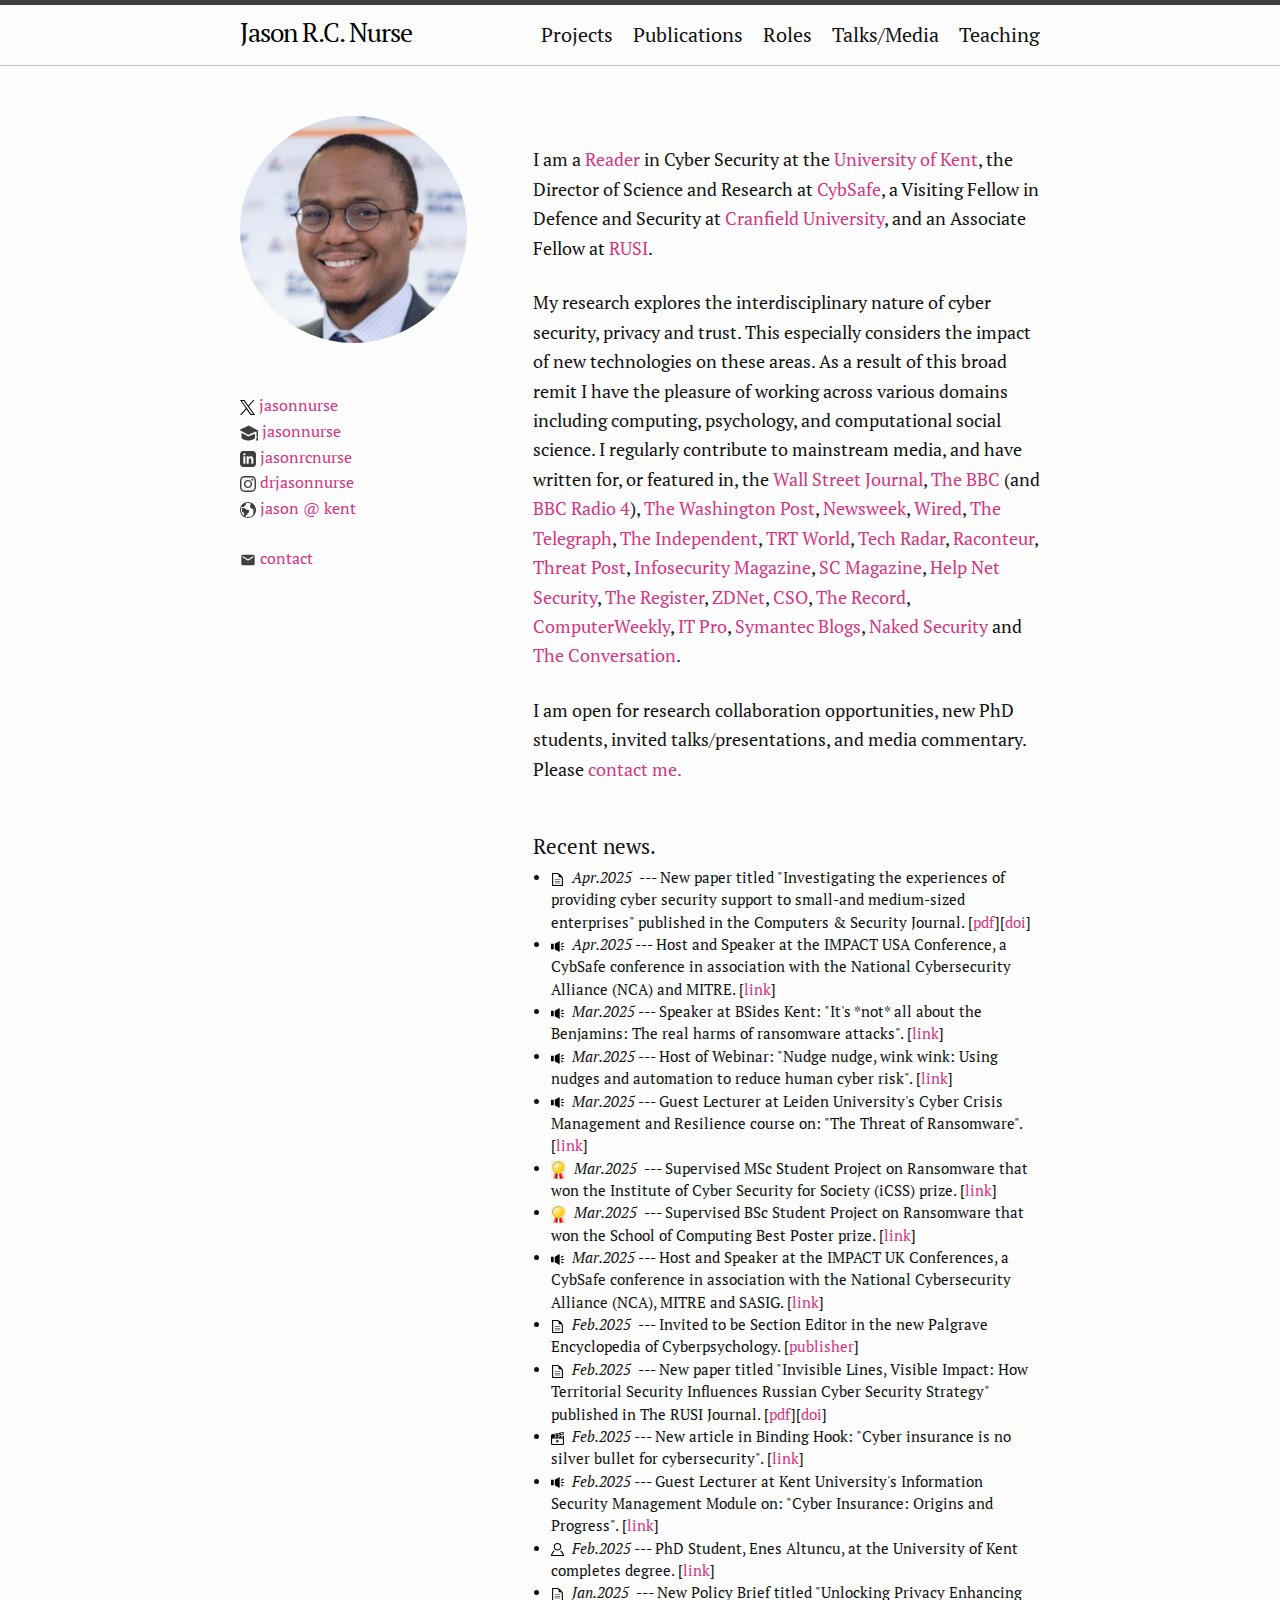
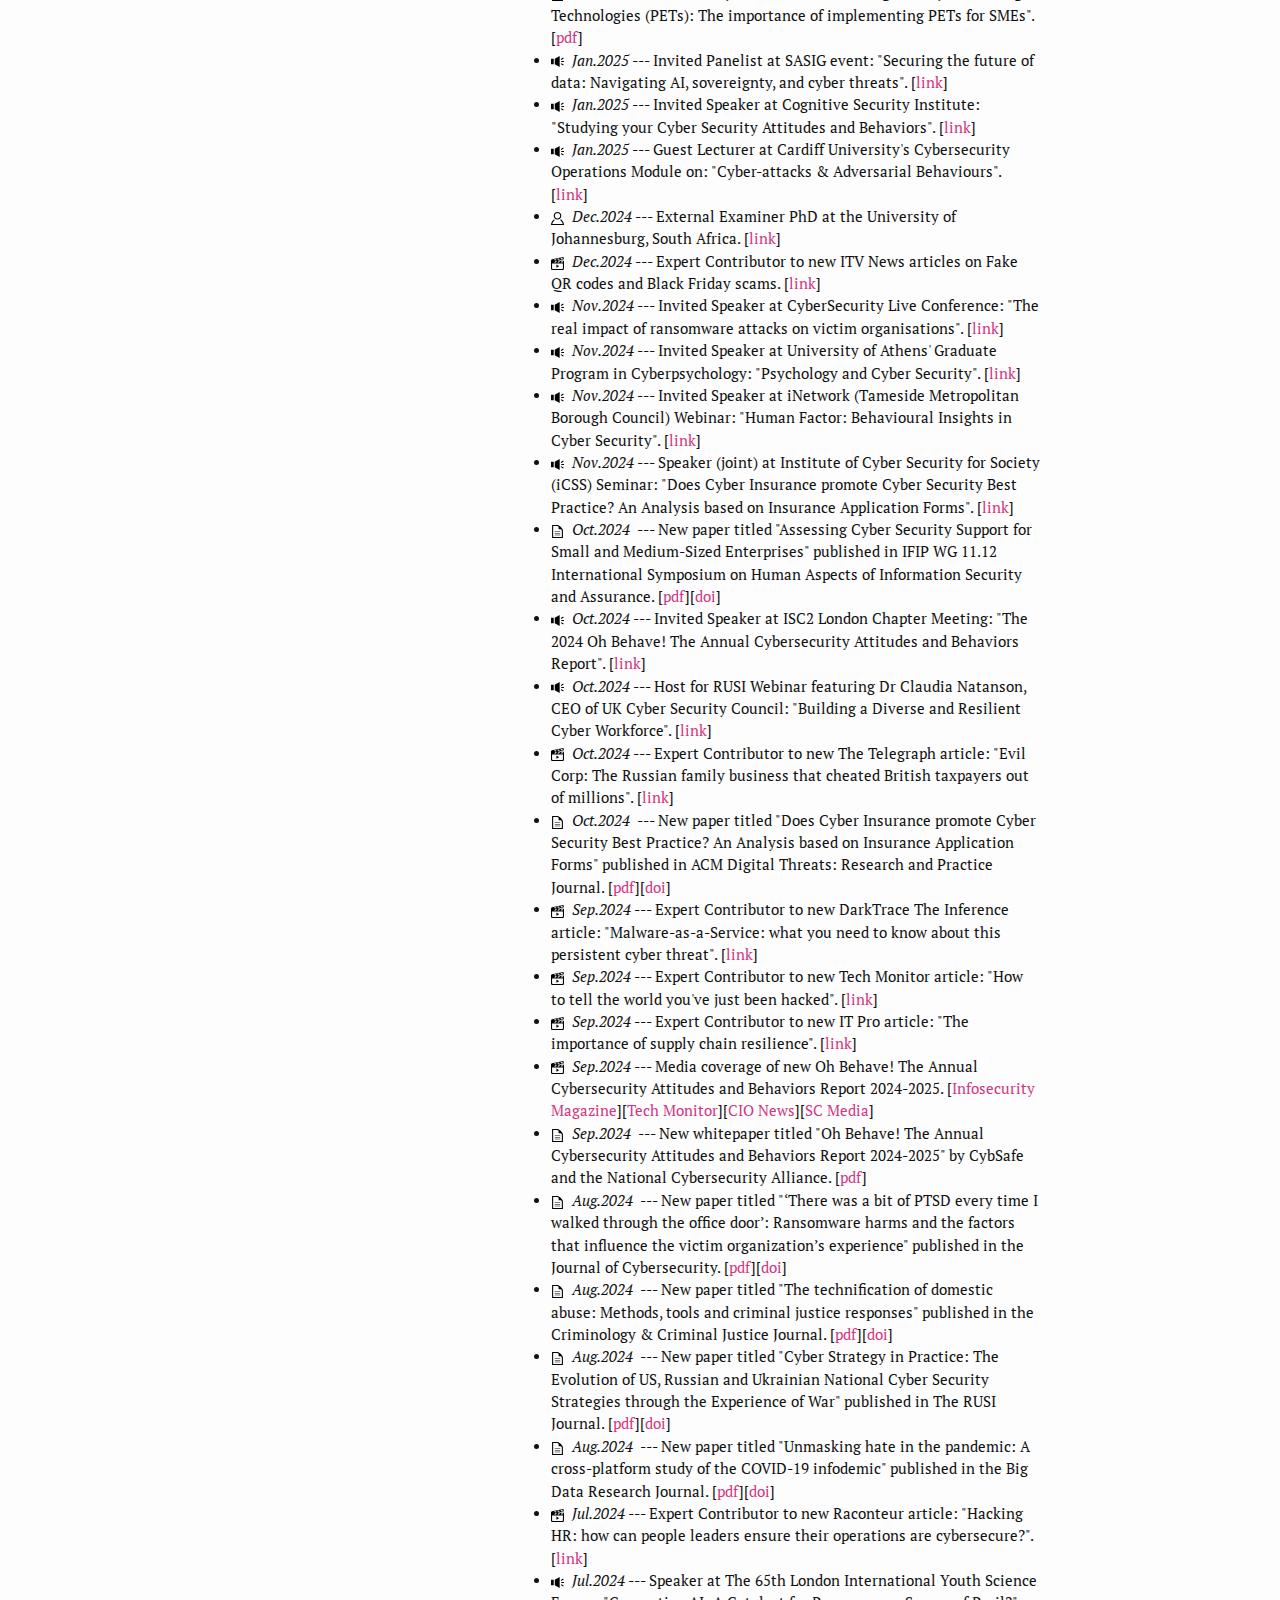
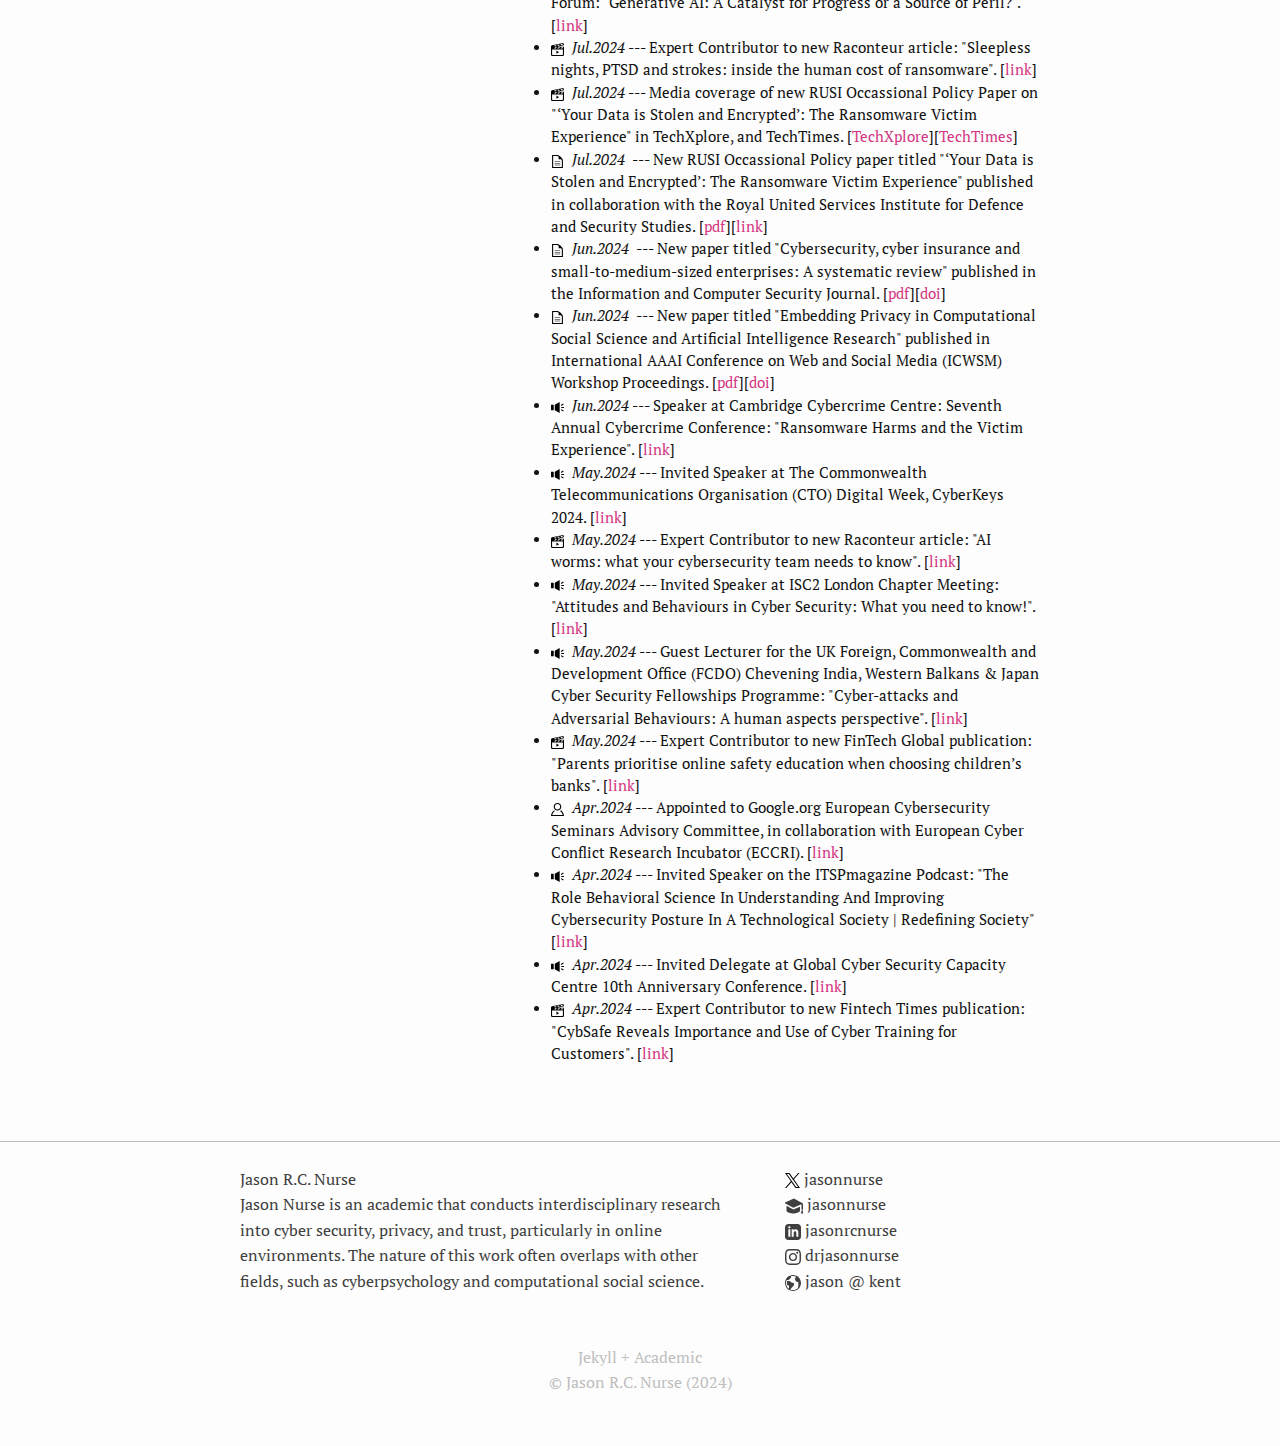
==== commit 59cefe56: "update" ====
--- a/index.html
+++ b/index.html
@@ -277,7 +277,8 @@
   <li><img src="assets/images/speaker.svg" title="speaker" alt="speaker">&nbsp;&nbsp;<em>Mar.2025</em> --- Speaker at BSides Kent: "It's *not* all about the Benjamins: The real harms of ransomware attacks". [<a href="https://bsideskent.org/event-details" target="_blank">link</a>]</li>
   <li><img src="assets/images/speaker.svg" title="speaker" alt="speaker">&nbsp;&nbsp;<em>Mar.2025</em> --- Host of Webinar: "Nudge nudge, wink wink: Using nudges and automation to reduce human cyber risk". [<a href="https://www.cybsafe.com/webinars/nudge-nudge-wink-wink/" target="_blank">link</a>]</li>
   <li><img src="assets/images/speaker.svg" title="speaker" alt="speaker">&nbsp;&nbsp;<em>Mar.2025</em> --- Guest Lecturer at Leiden University's Cyber Crisis Management and Resilience course on: "The Threat of Ransomware". [<a href="https://www.universiteitleiden.nl/en/education/study-programmes/master/crisis-and-security-management" target="_blank">link</a>]</li>
-  <li><img src="assets/images/award.png" title="award" alt="award" style="width:15px" />&nbsp;&nbsp;<em>Mar.2025</em>&nbsp; --- Led and supervised (MSc) Student Project on Ransomware that was awarded the Institute of Cyber Security for Society (iCSS) prize. [<a href="https://www.linkedin.com/posts/icss-unikent_congratulations-to-cyber-security-students-activity-7312534583927816194-vATV" target="_blank">link</a>]</li>
+  <li><img src="assets/images/award.png" title="award" alt="award" style="width:15px" />&nbsp;&nbsp;<em>Mar.2025</em>&nbsp; --- Supervised MSc Student Project on Ransomware that won the Institute of Cyber Security for Society (iCSS) prize. [<a href="https://www.linkedin.com/posts/icss-unikent_congratulations-to-cyber-security-students-activity-7312534583927816194-vATV" target="_blank">link</a>]</li>
+  <li><img src="assets/images/award.png" title="award" alt="award" style="width:15px" />&nbsp;&nbsp;<em>Mar.2025</em>&nbsp; --- Supervised BSc Student Project on Ransomware that won the School of Computing Best Poster prize. [<a href="https://www.kent.ac.uk/school-of-computing" target="_blank">link</a>]</li>
   <li><img src="assets/images/speaker.svg" title="speaker" alt="speaker">&nbsp;&nbsp;<em>Mar.2025</em> --- Host and Speaker at the IMPACT UK Conferences, a CybSafe conference in association with the National Cybersecurity Alliance (NCA), MITRE and SASIG. [<a href="https://www.theimpactconference.com/" target="_blank">link</a>]</li>
   <li><img src="assets/images/paper.svg" title="article" alt="article" />&nbsp;&nbsp;<em>Feb.2025</em>&nbsp; --- Invited to be Section Editor in the new Palgrave Encyclopedia of Cyberpsychology. [<a href="https://www.palgrave.com/gp" target="_blank">publisher</a>]</li>
   <li><img src="assets/images/paper.svg" title="article" alt="article" />&nbsp;&nbsp;<em>Feb.2025</em>&nbsp; --- New paper titled "Invisible Lines, Visible Impact: How Territorial Security Influences Russian Cyber Security Strategy" published in The RUSI Journal. [<a href="https://kar.kent.ac.uk/108712/" target="_blank">pdf</a>][<a href="https://doi.org/10.1080/03071847.2025.2458143" target="_blank">doi</a>]</li>
